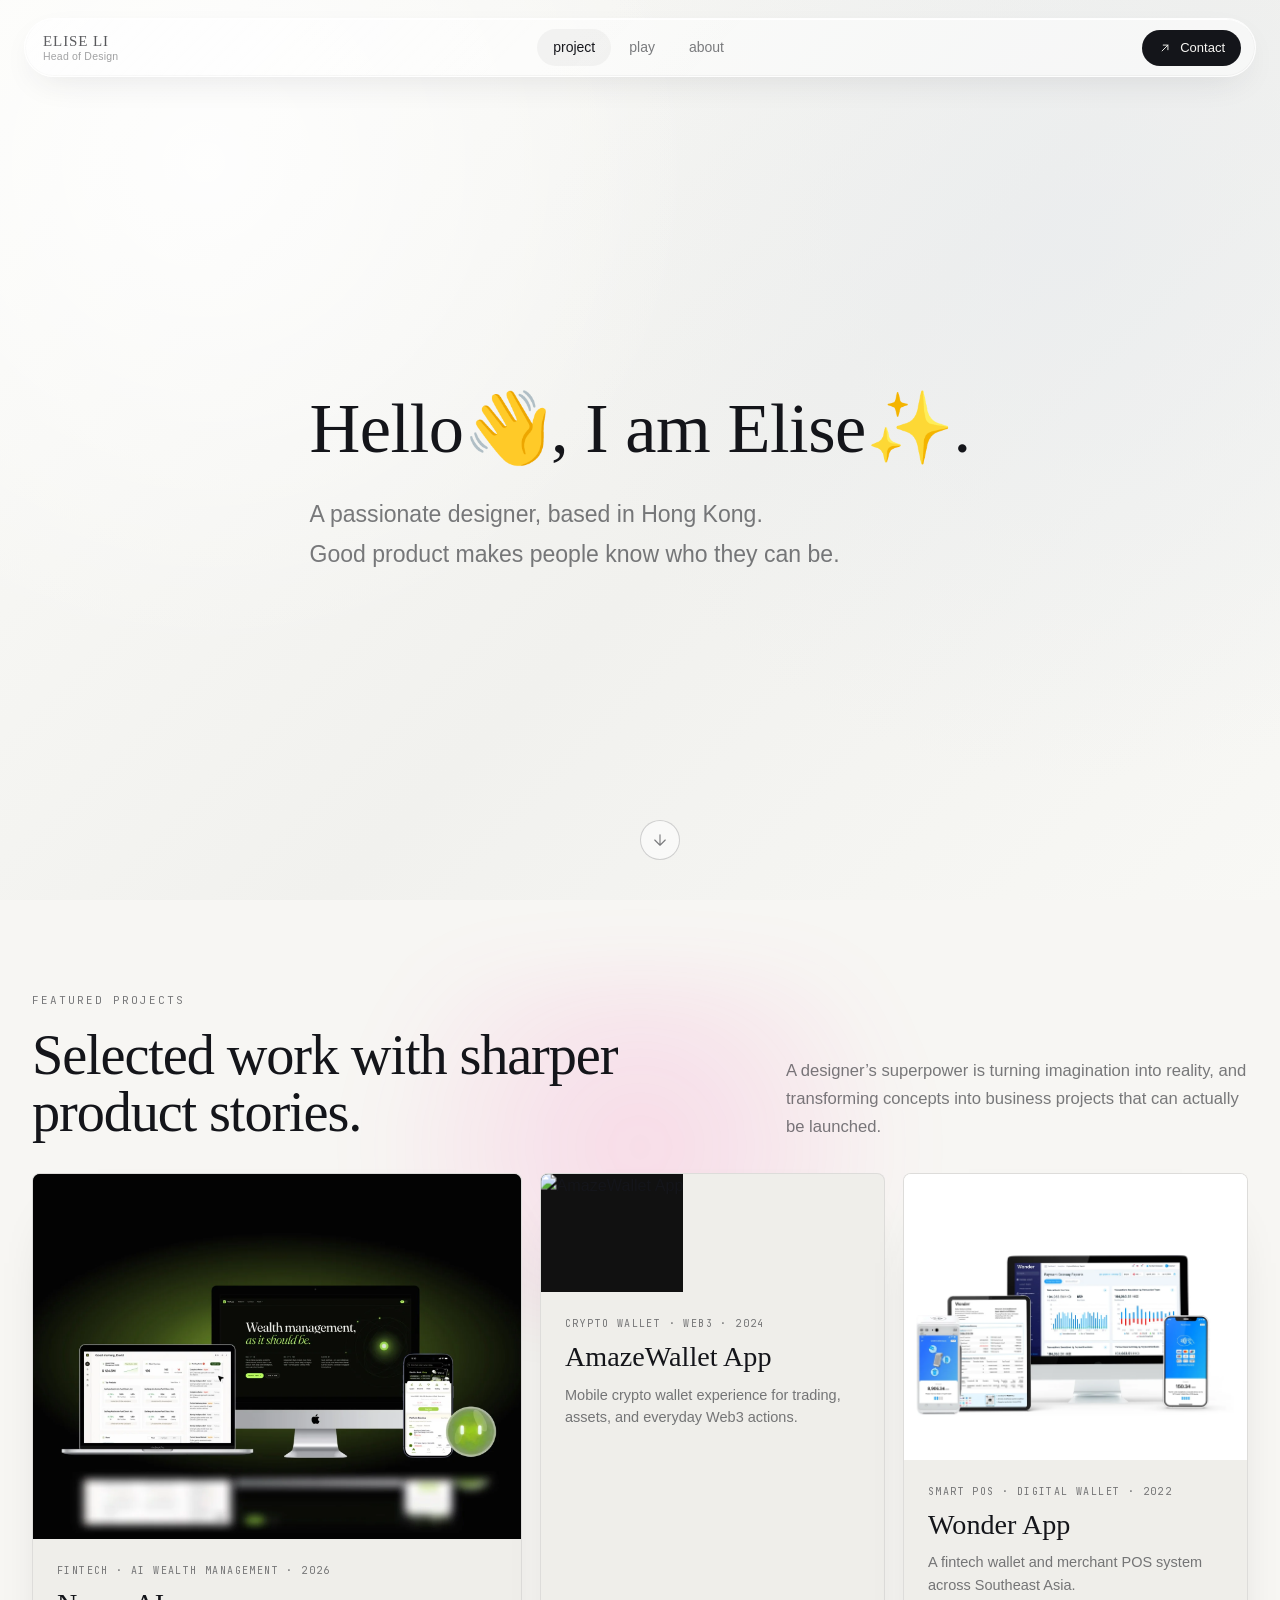
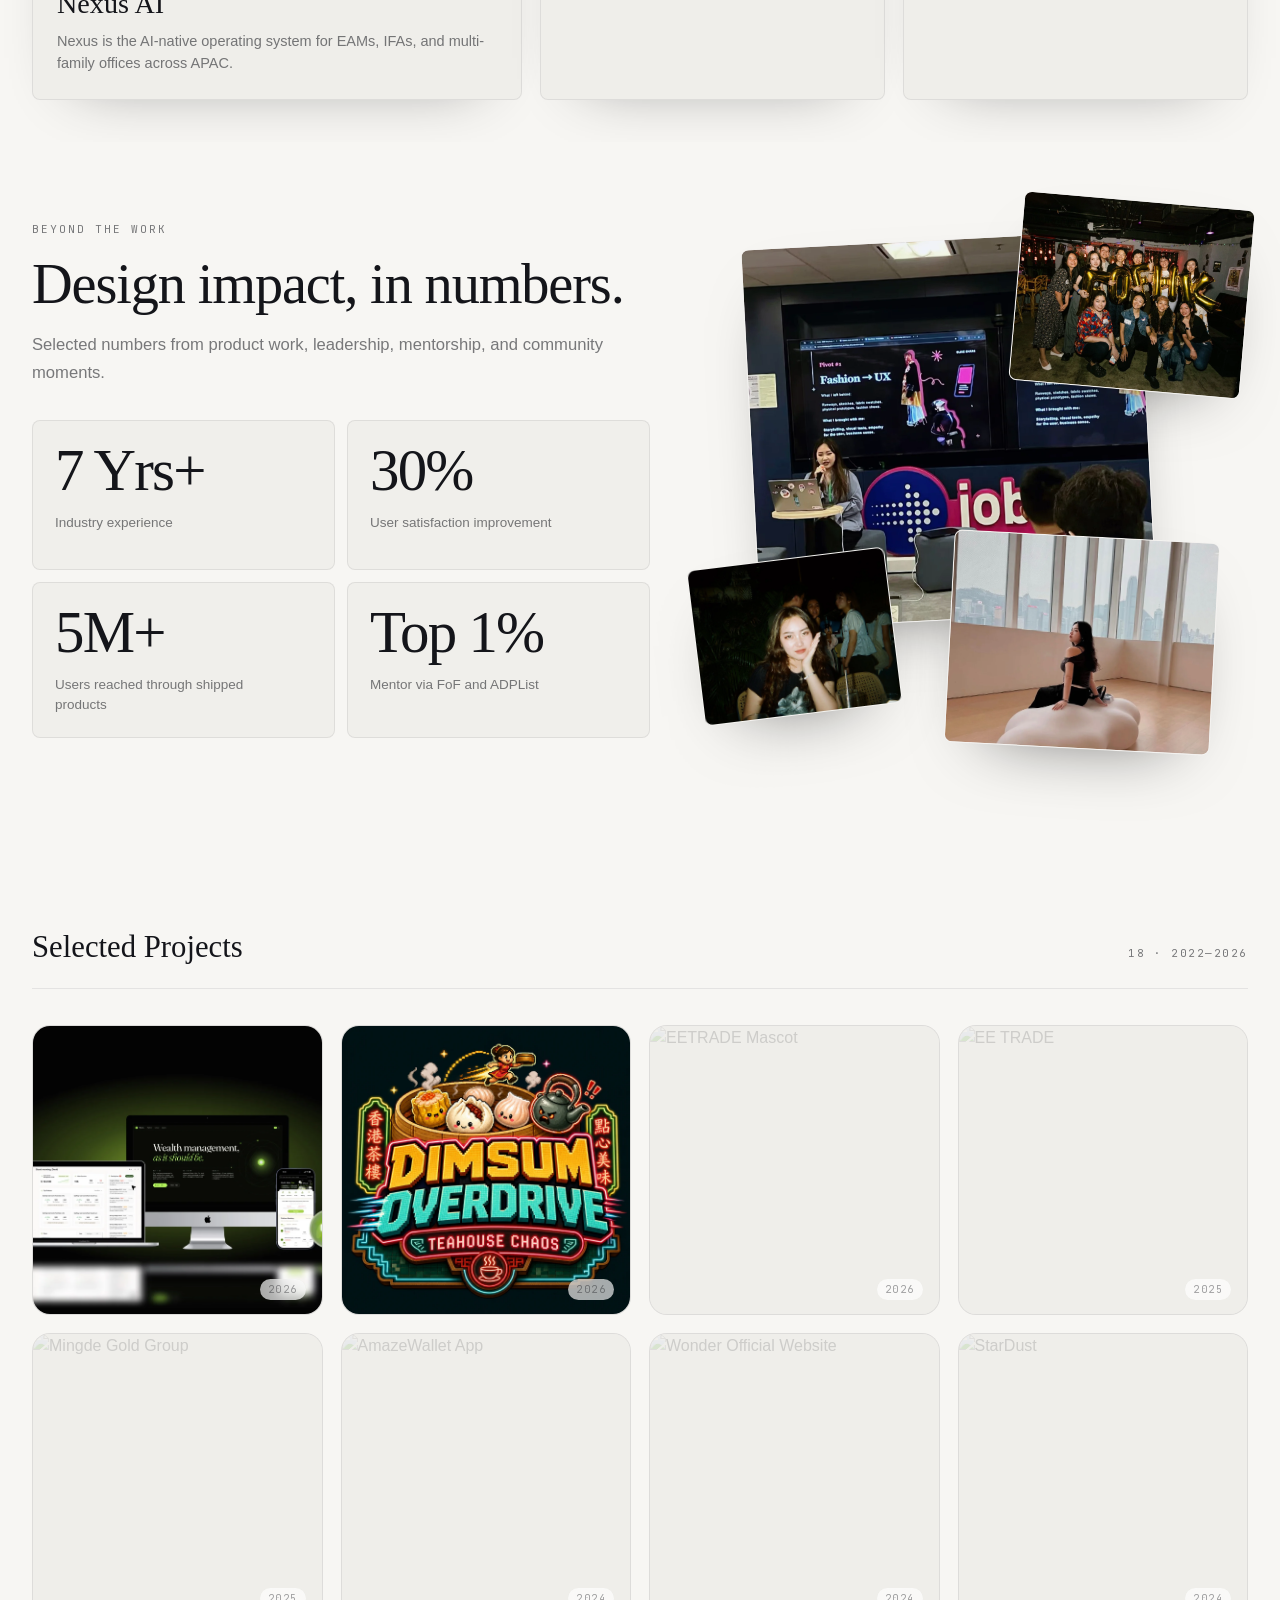
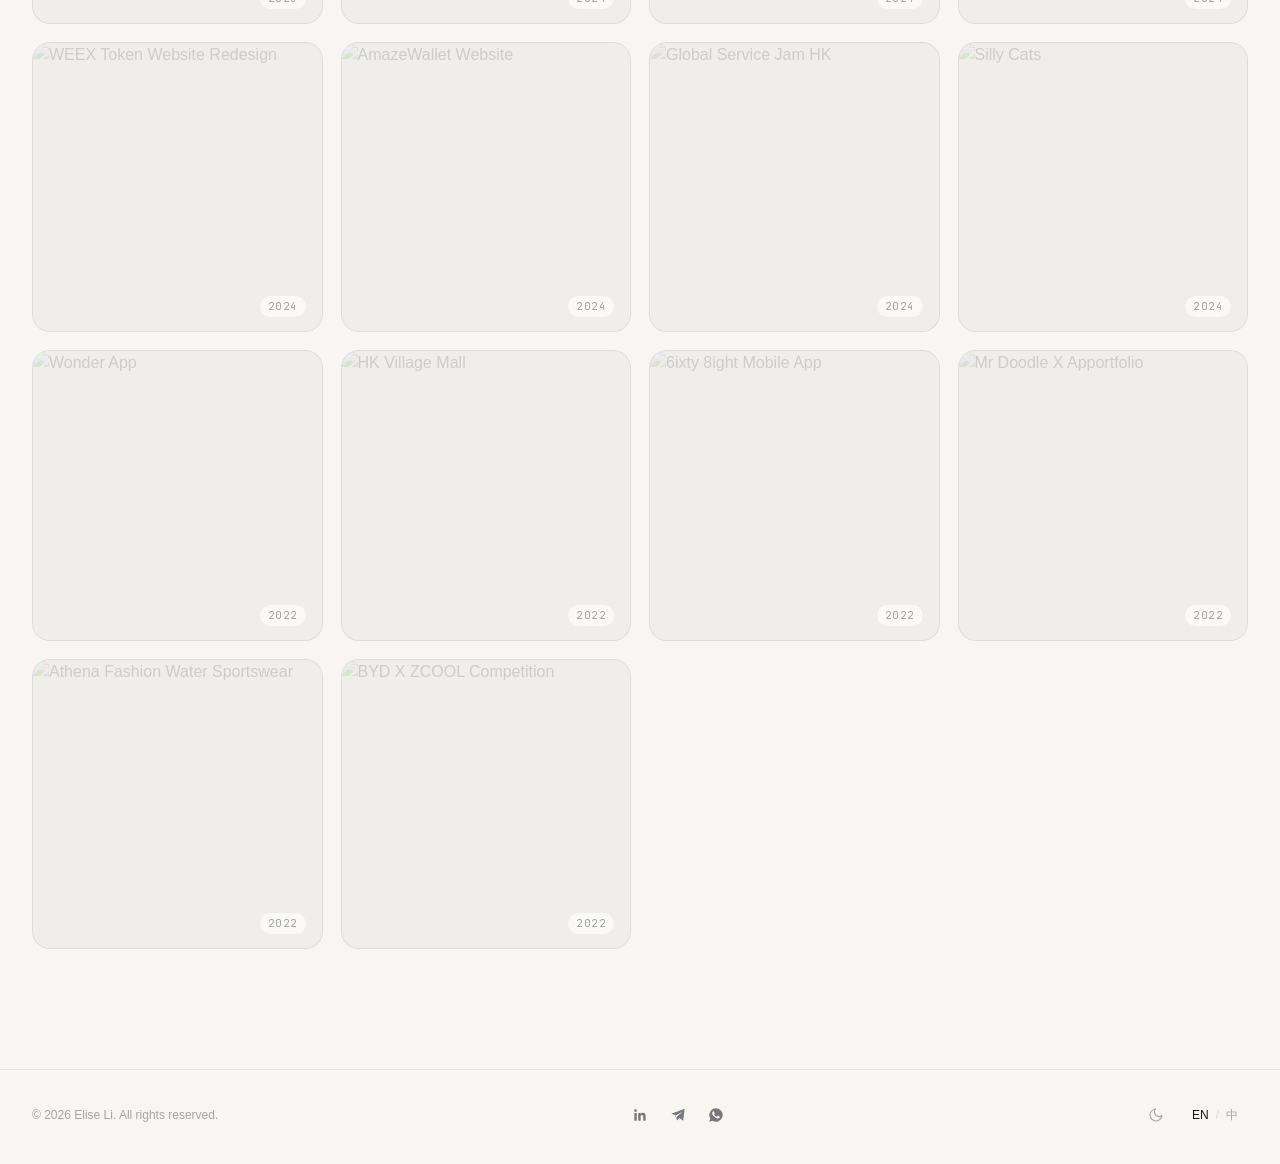
==== index.html @ 741d51d2 "Optimize portfolio loading performance" ====
<!DOCTYPE html>
<html lang="en"><head>
  <meta charset="UTF-8">
  <meta name="viewport" content="width=device-width, initial-scale=1.0">
  <title>Elise Li - Head of Design | Hong Kong</title>
  <link rel="preconnect" href="https://fonts.googleapis.com">
  <link rel="preconnect" href="https://fonts.gstatic.com" crossorigin="">
  <style>/* latin-ext */
@font-face {
  font-family: 'Instrument Serif';
  font-style: normal;
  font-weight: 400;
  font-display: swap;
  src: url("assets/runtime/008b05d5-8cd9-433d-9e8f-557899715bc1.woff2") format('woff2');
  unicode-range: U+0100-02BA, U+02BD-02C5, U+02C7-02CC, U+02CE-02D7, U+02DD-02FF, U+0304, U+0308, U+0329, U+1D00-1DBF, U+1E00-1E9F, U+1EF2-1EFF, U+2020, U+20A0-20AB, U+20AD-20C0, U+2113, U+2C60-2C7F, U+A720-A7FF;
}
/* latin */
@font-face {
  font-family: 'Instrument Serif';
  font-style: normal;
  font-weight: 400;
  font-display: swap;
  src: url("assets/runtime/35f47444-be4a-43a5-807c-e7fccd4fcd2a.woff2") format('woff2');
  unicode-range: U+0000-00FF, U+0131, U+0152-0153, U+02BB-02BC, U+02C6, U+02DA, U+02DC, U+0304, U+0308, U+0329, U+2000-206F, U+20AC, U+2122, U+2191, U+2193, U+2212, U+2215, U+FEFF, U+FFFD;
}
/* cyrillic-ext */
@font-face {
  font-family: 'Inter';
  font-style: normal;
  font-weight: 400;
  font-display: swap;
  src: url("assets/runtime/ab819bc1-9896-49fd-ade2-323b6c40a4cc.woff2") format('woff2');
  unicode-range: U+0460-052F, U+1C80-1C8A, U+20B4, U+2DE0-2DFF, U+A640-A69F, U+FE2E-FE2F;
}
/* cyrillic */
@font-face {
  font-family: 'Inter';
  font-style: normal;
  font-weight: 400;
  font-display: swap;
  src: url("assets/runtime/bf87e690-3f64-4522-810c-c35e4664015d.woff2") format('woff2');
  unicode-range: U+0301, U+0400-045F, U+0490-0491, U+04B0-04B1, U+2116;
}
/* greek-ext */
@font-face {
  font-family: 'Inter';
  font-style: normal;
  font-weight: 400;
  font-display: swap;
  src: url("assets/runtime/e9f978b3-cc55-4256-b772-7b486fe2147c.woff2") format('woff2');
  unicode-range: U+1F00-1FFF;
}
/* greek */
@font-face {
  font-family: 'Inter';
  font-style: normal;
  font-weight: 400;
  font-display: swap;
  src: url("assets/runtime/9557c598-feda-454b-9891-9af9fdb4c35d.woff2") format('woff2');
  unicode-range: U+0370-0377, U+037A-037F, U+0384-038A, U+038C, U+038E-03A1, U+03A3-03FF;
}
/* vietnamese */
@font-face {
  font-family: 'Inter';
  font-style: normal;
  font-weight: 400;
  font-display: swap;
  src: url("assets/runtime/21217ab7-f72a-4574-85fb-38e9f02f89db.woff2") format('woff2');
  unicode-range: U+0102-0103, U+0110-0111, U+0128-0129, U+0168-0169, U+01A0-01A1, U+01AF-01B0, U+0300-0301, U+0303-0304, U+0308-0309, U+0323, U+0329, U+1EA0-1EF9, U+20AB;
}
/* latin-ext */
@font-face {
  font-family: 'Inter';
  font-style: normal;
  font-weight: 400;
  font-display: swap;
  src: url("assets/runtime/d8df1a5a-8e14-4586-86bd-1c649bebc2a8.woff2") format('woff2');
  unicode-range: U+0100-02BA, U+02BD-02C5, U+02C7-02CC, U+02CE-02D7, U+02DD-02FF, U+0304, U+0308, U+0329, U+1D00-1DBF, U+1E00-1E9F, U+1EF2-1EFF, U+2020, U+20A0-20AB, U+20AD-20C0, U+2113, U+2C60-2C7F, U+A720-A7FF;
}
/* latin */
@font-face {
  font-family: 'Inter';
  font-style: normal;
  font-weight: 400;
  font-display: swap;
  src: url("assets/runtime/eeb7d9b5-f7ee-4813-8830-a12bee518d24.woff2") format('woff2');
  unicode-range: U+0000-00FF, U+0131, U+0152-0153, U+02BB-02BC, U+02C6, U+02DA, U+02DC, U+0304, U+0308, U+0329, U+2000-206F, U+20AC, U+2122, U+2191, U+2193, U+2212, U+2215, U+FEFF, U+FFFD;
}
/* cyrillic-ext */
@font-face {
  font-family: 'Inter';
  font-style: normal;
  font-weight: 500;
  font-display: swap;
  src: url("assets/runtime/ab819bc1-9896-49fd-ade2-323b6c40a4cc.woff2") format('woff2');
  unicode-range: U+0460-052F, U+1C80-1C8A, U+20B4, U+2DE0-2DFF, U+A640-A69F, U+FE2E-FE2F;
}
/* cyrillic */
@font-face {
  font-family: 'Inter';
  font-style: normal;
  font-weight: 500;
  font-display: swap;
  src: url("assets/runtime/bf87e690-3f64-4522-810c-c35e4664015d.woff2") format('woff2');
  unicode-range: U+0301, U+0400-045F, U+0490-0491, U+04B0-04B1, U+2116;
}
/* greek-ext */
@font-face {
  font-family: 'Inter';
  font-style: normal;
  font-weight: 500;
  font-display: swap;
  src: url("assets/runtime/e9f978b3-cc55-4256-b772-7b486fe2147c.woff2") format('woff2');
  unicode-range: U+1F00-1FFF;
}
/* greek */
@font-face {
  font-family: 'Inter';
  font-style: normal;
  font-weight: 500;
  font-display: swap;
  src: url("assets/runtime/9557c598-feda-454b-9891-9af9fdb4c35d.woff2") format('woff2');
  unicode-range: U+0370-0377, U+037A-037F, U+0384-038A, U+038C, U+038E-03A1, U+03A3-03FF;
}
/* vietnamese */
@font-face {
  font-family: 'Inter';
  font-style: normal;
  font-weight: 500;
  font-display: swap;
  src: url("assets/runtime/21217ab7-f72a-4574-85fb-38e9f02f89db.woff2") format('woff2');
  unicode-range: U+0102-0103, U+0110-0111, U+0128-0129, U+0168-0169, U+01A0-01A1, U+01AF-01B0, U+0300-0301, U+0303-0304, U+0308-0309, U+0323, U+0329, U+1EA0-1EF9, U+20AB;
}
/* latin-ext */
@font-face {
  font-family: 'Inter';
  font-style: normal;
  font-weight: 500;
  font-display: swap;
  src: url("assets/runtime/d8df1a5a-8e14-4586-86bd-1c649bebc2a8.woff2") format('woff2');
  unicode-range: U+0100-02BA, U+02BD-02C5, U+02C7-02CC, U+02CE-02D7, U+02DD-02FF, U+0304, U+0308, U+0329, U+1D00-1DBF, U+1E00-1E9F, U+1EF2-1EFF, U+2020, U+20A0-20AB, U+20AD-20C0, U+2113, U+2C60-2C7F, U+A720-A7FF;
}
/* latin */
@font-face {
  font-family: 'Inter';
  font-style: normal;
  font-weight: 500;
  font-display: swap;
  src: url("assets/runtime/eeb7d9b5-f7ee-4813-8830-a12bee518d24.woff2") format('woff2');
  unicode-range: U+0000-00FF, U+0131, U+0152-0153, U+02BB-02BC, U+02C6, U+02DA, U+02DC, U+0304, U+0308, U+0329, U+2000-206F, U+20AC, U+2122, U+2191, U+2193, U+2212, U+2215, U+FEFF, U+FFFD;
}
/* cyrillic-ext */
@font-face {
  font-family: 'Inter';
  font-style: normal;
  font-weight: 600;
  font-display: swap;
  src: url("assets/runtime/ab819bc1-9896-49fd-ade2-323b6c40a4cc.woff2") format('woff2');
  unicode-range: U+0460-052F, U+1C80-1C8A, U+20B4, U+2DE0-2DFF, U+A640-A69F, U+FE2E-FE2F;
}
/* cyrillic */
@font-face {
  font-family: 'Inter';
  font-style: normal;
  font-weight: 600;
  font-display: swap;
  src: url("assets/runtime/bf87e690-3f64-4522-810c-c35e4664015d.woff2") format('woff2');
  unicode-range: U+0301, U+0400-045F, U+0490-0491, U+04B0-04B1, U+2116;
}
/* greek-ext */
@font-face {
  font-family: 'Inter';
  font-style: normal;
  font-weight: 600;
  font-display: swap;
  src: url("assets/runtime/e9f978b3-cc55-4256-b772-7b486fe2147c.woff2") format('woff2');
  unicode-range: U+1F00-1FFF;
}
/* greek */
@font-face {
  font-family: 'Inter';
  font-style: normal;
  font-weight: 600;
  font-display: swap;
  src: url("assets/runtime/9557c598-feda-454b-9891-9af9fdb4c35d.woff2") format('woff2');
  unicode-range: U+0370-0377, U+037A-037F, U+0384-038A, U+038C, U+038E-03A1, U+03A3-03FF;
}
/* vietnamese */
@font-face {
  font-family: 'Inter';
  font-style: normal;
  font-weight: 600;
  font-display: swap;
  src: url("assets/runtime/21217ab7-f72a-4574-85fb-38e9f02f89db.woff2") format('woff2');
  unicode-range: U+0102-0103, U+0110-0111, U+0128-0129, U+0168-0169, U+01A0-01A1, U+01AF-01B0, U+0300-0301, U+0303-0304, U+0308-0309, U+0323, U+0329, U+1EA0-1EF9, U+20AB;
}
/* latin-ext */
@font-face {
  font-family: 'Inter';
  font-style: normal;
  font-weight: 600;
  font-display: swap;
  src: url("assets/runtime/d8df1a5a-8e14-4586-86bd-1c649bebc2a8.woff2") format('woff2');
  unicode-range: U+0100-02BA, U+02BD-02C5, U+02C7-02CC, U+02CE-02D7, U+02DD-02FF, U+0304, U+0308, U+0329, U+1D00-1DBF, U+1E00-1E9F, U+1EF2-1EFF, U+2020, U+20A0-20AB, U+20AD-20C0, U+2113, U+2C60-2C7F, U+A720-A7FF;
}
/* latin */
@font-face {
  font-family: 'Inter';
  font-style: normal;
  font-weight: 600;
  font-display: swap;
  src: url("assets/runtime/eeb7d9b5-f7ee-4813-8830-a12bee518d24.woff2") format('woff2');
  unicode-range: U+0000-00FF, U+0131, U+0152-0153, U+02BB-02BC, U+02C6, U+02DA, U+02DC, U+0304, U+0308, U+0329, U+2000-206F, U+20AC, U+2122, U+2191, U+2193, U+2212, U+2215, U+FEFF, U+FFFD;
}
/* cyrillic-ext */
@font-face {
  font-family: 'JetBrains Mono';
  font-style: normal;
  font-weight: 400;
  font-display: swap;
  src: url("assets/runtime/959c5e12-c4d9-45f0-aefe-ec2b4e2d69d8.woff2") format('woff2');
  unicode-range: U+0460-052F, U+1C80-1C8A, U+20B4, U+2DE0-2DFF, U+A640-A69F, U+FE2E-FE2F;
}
/* cyrillic */
@font-face {
  font-family: 'JetBrains Mono';
  font-style: normal;
  font-weight: 400;
  font-display: swap;
  src: url("assets/runtime/a4d61aa7-5b30-4887-9541-67537c19de74.woff2") format('woff2');
  unicode-range: U+0301, U+0400-045F, U+0490-0491, U+04B0-04B1, U+2116;
}
/* greek */
@font-face {
  font-family: 'JetBrains Mono';
  font-style: normal;
  font-weight: 400;
  font-display: swap;
  src: url("assets/runtime/e99760e6-d2be-4e75-8763-7844ebb234a1.woff2") format('woff2');
  unicode-range: U+0370-0377, U+037A-037F, U+0384-038A, U+038C, U+038E-03A1, U+03A3-03FF;
}
/* vietnamese */
@font-face {
  font-family: 'JetBrains Mono';
  font-style: normal;
  font-weight: 400;
  font-display: swap;
  src: url("assets/runtime/e647b325-373a-4dce-a54d-a87c7304df06.woff2") format('woff2');
  unicode-range: U+0102-0103, U+0110-0111, U+0128-0129, U+0168-0169, U+01A0-01A1, U+01AF-01B0, U+0300-0301, U+0303-0304, U+0308-0309, U+0323, U+0329, U+1EA0-1EF9, U+20AB;
}
/* latin-ext */
@font-face {
  font-family: 'JetBrains Mono';
  font-style: normal;
  font-weight: 400;
  font-display: swap;
  src: url("assets/runtime/f8cf8564-e335-4ba7-b437-d4a718598fdc.woff2") format('woff2');
  unicode-range: U+0100-02BA, U+02BD-02C5, U+02C7-02CC, U+02CE-02D7, U+02DD-02FF, U+0304, U+0308, U+0329, U+1D00-1DBF, U+1E00-1E9F, U+1EF2-1EFF, U+2020, U+20A0-20AB, U+20AD-20C0, U+2113, U+2C60-2C7F, U+A720-A7FF;
}
/* latin */
@font-face {
  font-family: 'JetBrains Mono';
  font-style: normal;
  font-weight: 400;
  font-display: swap;
  src: url("assets/runtime/9a275c7b-12c1-49a5-88e5-d423906c7288.woff2") format('woff2');
  unicode-range: U+0000-00FF, U+0131, U+0152-0153, U+02BB-02BC, U+02C6, U+02DA, U+02DC, U+0304, U+0308, U+0329, U+2000-206F, U+20AC, U+2122, U+2191, U+2193, U+2212, U+2215, U+FEFF, U+FFFD;
}
/* cyrillic-ext */
@font-face {
  font-family: 'JetBrains Mono';
  font-style: normal;
  font-weight: 500;
  font-display: swap;
  src: url("assets/runtime/959c5e12-c4d9-45f0-aefe-ec2b4e2d69d8.woff2") format('woff2');
  unicode-range: U+0460-052F, U+1C80-1C8A, U+20B4, U+2DE0-2DFF, U+A640-A69F, U+FE2E-FE2F;
}
/* cyrillic */
@font-face {
  font-family: 'JetBrains Mono';
  font-style: normal;
  font-weight: 500;
  font-display: swap;
  src: url("assets/runtime/a4d61aa7-5b30-4887-9541-67537c19de74.woff2") format('woff2');
  unicode-range: U+0301, U+0400-045F, U+0490-0491, U+04B0-04B1, U+2116;
}
/* greek */
@font-face {
  font-family: 'JetBrains Mono';
  font-style: normal;
  font-weight: 500;
  font-display: swap;
  src: url("assets/runtime/e99760e6-d2be-4e75-8763-7844ebb234a1.woff2") format('woff2');
  unicode-range: U+0370-0377, U+037A-037F, U+0384-038A, U+038C, U+038E-03A1, U+03A3-03FF;
}
/* vietnamese */
@font-face {
  font-family: 'JetBrains Mono';
  font-style: normal;
  font-weight: 500;
  font-display: swap;
  src: url("assets/runtime/e647b325-373a-4dce-a54d-a87c7304df06.woff2") format('woff2');
  unicode-range: U+0102-0103, U+0110-0111, U+0128-0129, U+0168-0169, U+01A0-01A1, U+01AF-01B0, U+0300-0301, U+0303-0304, U+0308-0309, U+0323, U+0329, U+1EA0-1EF9, U+20AB;
}
/* latin-ext */
@font-face {
  font-family: 'JetBrains Mono';
  font-style: normal;
  font-weight: 500;
  font-display: swap;
  src: url("assets/runtime/f8cf8564-e335-4ba7-b437-d4a718598fdc.woff2") format('woff2');
  unicode-range: U+0100-02BA, U+02BD-02C5, U+02C7-02CC, U+02CE-02D7, U+02DD-02FF, U+0304, U+0308, U+0329, U+1D00-1DBF, U+1E00-1E9F, U+1EF2-1EFF, U+2020, U+20A0-20AB, U+20AD-20C0, U+2113, U+2C60-2C7F, U+A720-A7FF;
}
/* latin */
@font-face {
  font-family: 'JetBrains Mono';
  font-style: normal;
  font-weight: 500;
  font-display: swap;
  src: url("assets/runtime/9a275c7b-12c1-49a5-88e5-d423906c7288.woff2") format('woff2');
  unicode-range: U+0000-00FF, U+0131, U+0152-0153, U+02BB-02BC, U+02C6, U+02DA, U+02DC, U+0304, U+0308, U+0329, U+2000-206F, U+20AC, U+2122, U+2191, U+2193, U+2212, U+2215, U+FEFF, U+FFFD;
}
/* vietnamese */
@font-face {
  font-family: 'Space Grotesk';
  font-style: normal;
  font-weight: 400;
  font-display: swap;
  src: url("assets/runtime/344ca8e6-dadb-447f-9f24-f32189b959aa.woff2") format('woff2');
  unicode-range: U+0102-0103, U+0110-0111, U+0128-0129, U+0168-0169, U+01A0-01A1, U+01AF-01B0, U+0300-0301, U+0303-0304, U+0308-0309, U+0323, U+0329, U+1EA0-1EF9, U+20AB;
}
/* latin-ext */
@font-face {
  font-family: 'Space Grotesk';
  font-style: normal;
  font-weight: 400;
  font-display: swap;
  src: url("assets/runtime/6c886e21-f636-4505-a0e7-46f597de5b56.woff2") format('woff2');
  unicode-range: U+0100-02BA, U+02BD-02C5, U+02C7-02CC, U+02CE-02D7, U+02DD-02FF, U+0304, U+0308, U+0329, U+1D00-1DBF, U+1E00-1E9F, U+1EF2-1EFF, U+2020, U+20A0-20AB, U+20AD-20C0, U+2113, U+2C60-2C7F, U+A720-A7FF;
}
/* latin */
@font-face {
  font-family: 'Space Grotesk';
  font-style: normal;
  font-weight: 400;
  font-display: swap;
  src: url("assets/runtime/3b78ec64-e31f-42fb-864a-60ef7f6c1920.woff2") format('woff2');
  unicode-range: U+0000-00FF, U+0131, U+0152-0153, U+02BB-02BC, U+02C6, U+02DA, U+02DC, U+0304, U+0308, U+0329, U+2000-206F, U+20AC, U+2122, U+2191, U+2193, U+2212, U+2215, U+FEFF, U+FFFD;
}
/* vietnamese */
@font-face {
  font-family: 'Space Grotesk';
  font-style: normal;
  font-weight: 500;
  font-display: swap;
  src: url("assets/runtime/344ca8e6-dadb-447f-9f24-f32189b959aa.woff2") format('woff2');
  unicode-range: U+0102-0103, U+0110-0111, U+0128-0129, U+0168-0169, U+01A0-01A1, U+01AF-01B0, U+0300-0301, U+0303-0304, U+0308-0309, U+0323, U+0329, U+1EA0-1EF9, U+20AB;
}
/* latin-ext */
@font-face {
  font-family: 'Space Grotesk';
  font-style: normal;
  font-weight: 500;
  font-display: swap;
  src: url("assets/runtime/6c886e21-f636-4505-a0e7-46f597de5b56.woff2") format('woff2');
  unicode-range: U+0100-02BA, U+02BD-02C5, U+02C7-02CC, U+02CE-02D7, U+02DD-02FF, U+0304, U+0308, U+0329, U+1D00-1DBF, U+1E00-1E9F, U+1EF2-1EFF, U+2020, U+20A0-20AB, U+20AD-20C0, U+2113, U+2C60-2C7F, U+A720-A7FF;
}
/* latin */
@font-face {
  font-family: 'Space Grotesk';
  font-style: normal;
  font-weight: 500;
  font-display: swap;
  src: url("assets/runtime/3b78ec64-e31f-42fb-864a-60ef7f6c1920.woff2") format('woff2');
  unicode-range: U+0000-00FF, U+0131, U+0152-0153, U+02BB-02BC, U+02C6, U+02DA, U+02DC, U+0304, U+0308, U+0329, U+2000-206F, U+20AC, U+2122, U+2191, U+2193, U+2212, U+2215, U+FEFF, U+FFFD;
}
/* vietnamese */
@font-face {
  font-family: 'Space Grotesk';
  font-style: normal;
  font-weight: 600;
  font-display: swap;
  src: url("assets/runtime/344ca8e6-dadb-447f-9f24-f32189b959aa.woff2") format('woff2');
  unicode-range: U+0102-0103, U+0110-0111, U+0128-0129, U+0168-0169, U+01A0-01A1, U+01AF-01B0, U+0300-0301, U+0303-0304, U+0308-0309, U+0323, U+0329, U+1EA0-1EF9, U+20AB;
}
/* latin-ext */
@font-face {
  font-family: 'Space Grotesk';
  font-style: normal;
  font-weight: 600;
  font-display: swap;
  src: url("assets/runtime/6c886e21-f636-4505-a0e7-46f597de5b56.woff2") format('woff2');
  unicode-range: U+0100-02BA, U+02BD-02C5, U+02C7-02CC, U+02CE-02D7, U+02DD-02FF, U+0304, U+0308, U+0329, U+1D00-1DBF, U+1E00-1E9F, U+1EF2-1EFF, U+2020, U+20A0-20AB, U+20AD-20C0, U+2113, U+2C60-2C7F, U+A720-A7FF;
}
/* latin */
@font-face {
  font-family: 'Space Grotesk';
  font-style: normal;
  font-weight: 600;
  font-display: swap;
  src: url("assets/runtime/3b78ec64-e31f-42fb-864a-60ef7f6c1920.woff2") format('woff2');
  unicode-range: U+0000-00FF, U+0131, U+0152-0153, U+02BB-02BC, U+02C6, U+02DA, U+02DC, U+0304, U+0308, U+0329, U+2000-206F, U+20AC, U+2122, U+2191, U+2193, U+2212, U+2215, U+FEFF, U+FFFD;
}
/* vietnamese */
@font-face {
  font-family: 'Space Grotesk';
  font-style: normal;
  font-weight: 700;
  font-display: swap;
  src: url("assets/runtime/344ca8e6-dadb-447f-9f24-f32189b959aa.woff2") format('woff2');
  unicode-range: U+0102-0103, U+0110-0111, U+0128-0129, U+0168-0169, U+01A0-01A1, U+01AF-01B0, U+0300-0301, U+0303-0304, U+0308-0309, U+0323, U+0329, U+1EA0-1EF9, U+20AB;
}
/* latin-ext */
@font-face {
  font-family: 'Space Grotesk';
  font-style: normal;
  font-weight: 700;
  font-display: swap;
  src: url("assets/runtime/6c886e21-f636-4505-a0e7-46f597de5b56.woff2") format('woff2');
  unicode-range: U+0100-02BA, U+02BD-02C5, U+02C7-02CC, U+02CE-02D7, U+02DD-02FF, U+0304, U+0308, U+0329, U+1D00-1DBF, U+1E00-1E9F, U+1EF2-1EFF, U+2020, U+20A0-20AB, U+20AD-20C0, U+2113, U+2C60-2C7F, U+A720-A7FF;
}
/* latin */
@font-face {
  font-family: 'Space Grotesk';
  font-style: normal;
  font-weight: 700;
  font-display: swap;
  src: url("assets/runtime/3b78ec64-e31f-42fb-864a-60ef7f6c1920.woff2") format('woff2');
  unicode-range: U+0000-00FF, U+0131, U+0152-0153, U+02BB-02BC, U+02C6, U+02DA, U+02DC, U+0304, U+0308, U+0329, U+2000-206F, U+20AC, U+2122, U+2191, U+2193, U+2212, U+2215, U+FEFF, U+FFFD;
}

/* Codex update 2026-07-06: Design impact micro-interactions */
.beyond-work .section-kicker,
.beyond-work__copy h2,
.beyond-work__copy > p,
.beyond-stat {
  opacity: 0;
  transition: opacity .7s ease, transform .7s cubic-bezier(.2,.8,.2,1), box-shadow .28s ease, border-color .28s ease;
}
.speaker-photo {
  opacity: 0;
  transition: opacity .7s ease, filter .7s ease;
}
.beyond-work .section-kicker { transform: translateY(12px); }
.beyond-work__copy h2 { transform: translateY(16px); }
.beyond-work__copy > p { transform: translateY(18px); }
.beyond-stat { transform: translateY(22px); will-change: transform; }
.speaker-photo { filter: saturate(.96) brightness(.98); }
.beyond-work.is-visible .section-kicker,
.beyond-work.is-visible .beyond-work__copy h2,
.beyond-work.is-visible .beyond-work__copy > p,
.beyond-work.is-visible .beyond-stat {
  opacity: 1;
  transform: translateY(0);
}
.beyond-work.is-visible .speaker-photo { opacity: 1; }
.beyond-work.is-visible .beyond-work__copy h2 { transition-delay: .08s; }
.beyond-work.is-visible .beyond-work__copy > p { transition-delay: .14s; }
.beyond-work.is-visible .beyond-stat:nth-child(1) { transition-delay: .20s; }
.beyond-work.is-visible .beyond-stat:nth-child(2) { transition-delay: .27s; }
.beyond-work.is-visible .beyond-stat:nth-child(3) { transition-delay: .34s; }
.beyond-work.is-visible .beyond-stat:nth-child(4) { transition-delay: .41s; }
.beyond-work.is-visible .speaker-photo { animation: beyondPhotoBreath 6.5s ease-in-out infinite; }
.beyond-work.is-visible .speaker-photo--top { animation-delay: .35s; }
.beyond-work.is-visible .speaker-photo--bottom { animation-delay: .7s; }
.beyond-work.is-visible .speaker-photo--side { animation-delay: 1s; }
.beyond-stat:hover {
  transform: translateY(-5px) !important;
  border-color: color-mix(in srgb, var(--ink) 18%, var(--hairline));
  box-shadow: 0 24px 70px -52px rgba(20,21,26,.62);
}
.beyond-stat__value { font-variant-numeric: tabular-nums; }
@keyframes beyondPhotoBreath {
  0%, 100% { filter: saturate(1) brightness(1); }
  50% { filter: saturate(1.06) brightness(1.035); }
}
@media (prefers-reduced-motion: reduce) {
  .beyond-work .section-kicker,
  .beyond-work__copy h2,
  .beyond-work__copy > p,
  .beyond-stat,
  .speaker-photo { opacity: 1 !important; transform: none !important; transition: none !important; animation: none !important; }
}


/* Codex update 2026-07-13: final about typography alignment */
.about-values .section-label,
.about-community--impact .impact-heading {
  font-family: var(--font-display) !important;
  font-size: clamp(44px, 4.2vw, 70px) !important;
  line-height: 1.08 !important;
  font-weight: 400 !important;
  letter-spacing: -0.01em !important;
  text-transform: none !important;
  color: var(--ink) !important;
  max-width: 1180px !important;
}
.about-values .section-label { margin-bottom: 34px !important; }
.about-community--impact .impact-heading { margin-bottom: 34px !important; }
.value-card__title,
.impact-card h4 {
  font-family: var(--font-display) !important;
  font-size: clamp(30px, 2.25vw, 40px) !important;
  line-height: 1.08 !important;
  font-weight: 400 !important;
  letter-spacing: -0.01em !important;
  color: var(--ink) !important;
}
.value-card__desc,
.impact-card p {
  font-family: var(--font-body) !important;
}
@media (max-width: 760px) {
  .about-values .section-label,
  .about-community--impact .impact-heading {
    font-size: clamp(36px, 11vw, 50px) !important;
  }
  .value-card__title,
  .impact-card h4 {
    font-size: clamp(26px, 8vw, 34px) !important;
  }
}


/* Codex update 2026-07-13: collage drift and Nexus lightweight orb */
.beyond-work.is-visible .speaker-photo {
  animation-name: beyondPhotoBreath, collageSoftDrift;
  animation-duration: 6.5s, 9s;
  animation-timing-function: ease-in-out, ease-in-out;
  animation-iteration-count: infinite, infinite;
}
.beyond-work.is-visible .speaker-photo--large { animation-duration: 6.5s, 10s; }
.beyond-work.is-visible .speaker-photo--top { animation-delay: .35s, .2s; animation-duration: 6.5s, 8.8s; }
.beyond-work.is-visible .speaker-photo--bottom { animation-delay: .7s, .45s; animation-duration: 6.5s, 9.6s; }
.beyond-work.is-visible .speaker-photo--side { animation-delay: 1s, .7s; animation-duration: 6.5s, 8.4s; }
@keyframes collageSoftDrift {
  0%, 100% { translate: 0 0; }
  35% { translate: 0 -8px; }
  70% { translate: 7px 4px; }
}
.nexus-detail__header-orb { display: none !important; }
.nexus-agent-section--visual {
  max-width: 1120px;
  min-height: 360px;
  margin: 34px auto;
  padding: clamp(36px, 6vw, 72px);
  display: grid !important;
  grid-template-columns: 1fr !important;
  place-items: center;
  overflow: hidden;
  contain: layout paint;
}
.nexus-agent-section--visual::before {
  content: "";
  position: absolute;
  inset: -30%;
  background: radial-gradient(circle at 50% 50%, rgba(188,255,57,0.18), transparent 38%), radial-gradient(circle at 58% 42%, rgba(0,255,196,0.10), transparent 28%);
  pointer-events: none;
}
.nexus-light-orb {
  position: relative;
  width: min(42vw, 360px);
  aspect-ratio: 1;
  border-radius: 50%;
  display: grid;
  place-items: center;
  background: radial-gradient(circle at 50% 50%, rgba(188,255,57,.42), rgba(113,166,35,.18) 34%, rgba(0,0,0,.04) 62%, transparent 72%);
  filter: drop-shadow(0 0 38px rgba(188,255,57,.22));
  animation: nexusOrbPulse 5.8s ease-in-out infinite;
  z-index: 1;
}
.nexus-light-orb__core {
  width: 18%;
  aspect-ratio: 1;
  border-radius: 50%;
  background: radial-gradient(circle, #fff 0 22%, #bcff39 42%, rgba(188,255,57,.24) 72%, transparent 100%);
  box-shadow: 0 0 34px rgba(188,255,57,.68), 0 0 96px rgba(188,255,57,.32);
}
.nexus-light-orb__ring {
  position: absolute;
  inset: 22%;
  border: 1.4px solid rgba(188,255,57,.42);
  border-radius: 50%;
  transform: rotateX(64deg) rotateZ(0deg);
  animation: nexusOrbSpin 12s linear infinite;
}
.nexus-light-orb__ring--two { transform: rotateX(64deg) rotateZ(60deg); animation-duration: 15s; opacity: .72; }
.nexus-light-orb__ring--three { transform: rotateX(64deg) rotateZ(120deg); animation-duration: 18s; opacity: .5; }
@keyframes nexusOrbPulse { 0%,100% { scale: .985; opacity: .88; } 50% { scale: 1.025; opacity: 1; } }
@keyframes nexusOrbSpin { to { rotate: 360deg; } }
@media (prefers-reduced-motion: reduce) {
  .beyond-work.is-visible .speaker-photo,
  .nexus-light-orb,
  .nexus-light-orb__ring { animation: none !important; }
}


/* Codex update 2026-07-13: final small typography and real Nexus orb */
.about-values .shell > .section-label,
.about-community--impact .impact-heading {
  font-family: var(--font-display) !important;
  font-size: clamp(38px, 3.1vw, 56px) !important;
  line-height: 1.10 !important;
  font-weight: 400 !important;
  letter-spacing: -0.01em !important;
  text-transform: none !important;
  color: var(--ink) !important;
  max-width: 1120px !important;
}
.about-values .value-card .value-card__title,
.about-community--impact .impact-card h4 {
  font-family: var(--font-display) !important;
  font-size: clamp(23px, 1.55vw, 30px) !important;
  line-height: 1.12 !important;
  font-weight: 400 !important;
  letter-spacing: -0.005em !important;
  color: var(--ink) !important;
}
.about-values .value-card .value-card__desc {
  font-size: clamp(14px, 1.05vw, 17px) !important;
  line-height: 1.55 !important;
}
.about-community--impact .impact-card__num {
  font-size: clamp(42px, 4vw, 62px) !important;
  line-height: .95 !important;
}
.about-community--impact .impact-card p {
  font-size: clamp(13px, .95vw, 15px) !important;
  line-height: 1.45 !important;
}
.nexus-light-orb { display: none !important; }
.nexus-agent-single-orb {
  min-height: 330px;
  display: grid;
  place-items: center;
  position: relative;
  z-index: 1;
}
.nexus-agent-single-orb smoke-orb {
  display: block;
  filter: drop-shadow(0 22px 64px rgba(188,255,57,.24));
}
@media (max-width: 760px) {
  .about-values .shell > .section-label,
  .about-community--impact .impact-heading { font-size: clamp(32px, 9vw, 44px) !important; }
  .about-values .value-card .value-card__title,
  .about-community--impact .impact-card h4 { font-size: clamp(22px, 7vw, 28px) !important; }
  .about-community--impact .impact-card__num { font-size: clamp(38px, 12vw, 52px) !important; }
}


/* Codex update 2026-07-13: Nexus video orb performance */
.nexus-agent-section--video {
  min-height: 380px;
  display: grid !important;
  grid-template-columns: 1fr !important;
  place-items: center;
  contain: layout paint;
}
.nexus-agent-video-wrap {
  width: min(44vw, 380px);
  aspect-ratio: 1;
  border-radius: 50%;
  display: grid;
  place-items: center;
  position: relative;
  overflow: visible;
  filter: drop-shadow(0 28px 80px rgba(188,255,57,.20));
}
.nexus-agent-video-wrap::before {
  content: "";
  position: absolute;
  inset: -16%;
  border-radius: 50%;
  background: radial-gradient(circle, rgba(188,255,57,.24), rgba(68,255,197,.08) 42%, transparent 70%);
  animation: nexusVideoAura 5s ease-in-out infinite;
}
.nexus-agent-video {
  width: 100%;
  height: 100%;
  display: block;
  border-radius: 50%;
  object-fit: cover;
  position: relative;
  z-index: 1;
  background: #030503;
}
.nexus-agent-single-orb,
.nexus-light-orb { display: none !important; }
@keyframes nexusVideoAura { 0%,100% { transform: scale(.96); opacity: .68; } 50% { transform: scale(1.05); opacity: 1; } }
@media (prefers-reduced-motion: reduce) { .nexus-agent-video-wrap::before { animation: none !important; } }


/* Codex update 2026-07-13: rollback to real Nexus smoke orb */
.nexus-agent-section--video .nexus-agent-video-wrap,
.nexus-agent-video-wrap,
.nexus-agent-video { display: none !important; }
.nexus-agent-single-orb {
  min-height: 330px;
  display: grid !important;
  place-items: center;
  position: relative;
  z-index: 1;
}
.nexus-agent-single-orb smoke-orb {
  display: block !important;
  filter: drop-shadow(0 22px 64px rgba(188,255,57,.24));
}

</style>
  <style>:root {
  --bg: #F7F6F3;
  --bg-soft: #EFEEEA;
  --ink: #14151A;
  --ink-80: rgba(20,21,26,0.78);
  --ink-60: rgba(20,21,26,0.56);
  --ink-40: rgba(20,21,26,0.36);
  --hairline: rgba(20,21,26,0.08);
  --hairline-strong: rgba(20,21,26,0.18);
  --glass-bg: rgba(255,255,255,0.52);
  --glass-bg-strong: rgba(255,255,255,0.72);
  --glass-border: rgba(255,255,255,0.78);
  --glass-blur: 24px;
  --glass-shadow:
    0 1px 0 rgba(255,255,255,0.9) inset,
    0 0 0 1px rgba(20,21,26,0.03) inset,
    0 12px 36px -14px rgba(40,40,60,0.14);
  --font-display: Georgia, "Times New Roman", serif;
  --font-body: "Avenir", "Avenir Next", -apple-system, "Helvetica Neue", sans-serif;
  --font-mono: "JetBrains Mono", ui-monospace, monospace;
  --font-serif: Georgia, "Times New Roman", serif;
  --radius: 18px;
  --radius-lg: 28px;
  --accent: #9FC2FF;
}

/* DARK MODE — sci-fi glassmorphism */
body.dark {
  --bg: #08090E;
  --bg-soft: #0E1018;
  --ink: #E8ECF8;
  --ink-80: rgba(232,236,248,0.78);
  --ink-60: rgba(232,236,248,0.50);
  --ink-40: rgba(232,236,248,0.30);
  --hairline: rgba(232,236,248,0.06);
  --hairline-strong: rgba(232,236,248,0.12);
  --glass-bg: rgba(16,20,36,0.65);
  --glass-bg-strong: rgba(16,20,36,0.80);
  --glass-border: rgba(120,140,200,0.12);
  --glass-blur: 32px;
  --glass-shadow:
    0 1px 0 rgba(255,255,255,0.04) inset,
    0 0 0 1px rgba(255,255,255,0.03) inset,
    0 24px 60px -16px rgba(0,0,0,0.7);
  --accent: #7B9EFF;
}

* { box-sizing: border-box; margin: 0; padding: 0; }

html, body {
  background: var(--bg);
  color: var(--ink);
  font-family: var(--font-body);
  font-size: 16px; line-height: 1.5; font-weight: 300;
  -webkit-font-smoothing: antialiased;
  overflow-x: hidden;
  transition: background 0.6s ease, color 0.6s ease;
}

img { display: block; max-width: 100%; }
a { color: inherit; text-decoration: none; }
button { font: inherit; cursor: pointer; border: 0; background: 0; color: inherit; }

/* ═══ DARK FLUID MESH BG ═══ */
.dark-mesh {
  position: fixed; inset: 0; z-index: 0; pointer-events: none;
  opacity: 0; transition: opacity 0.8s ease;
}
body.dark .dark-mesh { opacity: 1; }

.dark-mesh__orb {
  position: absolute; border-radius: 50%;
  filter: blur(100px);
  animation: orb-float 20s ease-in-out infinite;
}
.dark-mesh__orb--1 {
  width: 50vw; height: 50vw; top: -15%; left: -10%;
  background: radial-gradient(circle, rgba(80,100,220,0.15) 0%, transparent 70%);
  animation-delay: 0s;
}
.dark-mesh__orb--2 {
  width: 40vw; height: 40vw; top: 30%; right: -10%;
  background: radial-gradient(circle, rgba(60,180,160,0.10) 0%, transparent 70%);
  animation-delay: -7s;
}
.dark-mesh__orb--3 {
  width: 45vw; height: 45vw; bottom: -20%; left: 30%;
  background: radial-gradient(circle, rgba(120,80,200,0.10) 0%, transparent 70%);
  animation-delay: -14s;
}
@keyframes orb-float {
  0%, 100% { transform: translate(0,0) scale(1); }
  33% { transform: translate(3vw, -2vw) scale(1.08); }
  66% { transform: translate(-2vw, 3vw) scale(0.95); }
}

/* ═══ LIQUID (light mode) ═══ */
.liquid { position: absolute; inset: 0; z-index: 0; overflow: hidden; pointer-events: none; }
body.dark .liquid { opacity: 0; }
.liquid__base { position: absolute; inset: -10%; filter: blur(60px) saturate(1.4); opacity: 0.7; }
.liquid__blob { position: absolute; border-radius: 50%; mix-blend-mode: multiply; animation: blob-drift 30s ease-in-out infinite; }
.liquid__blob--a { width: 60vw; height: 60vw; top: -20%; left: -10%; background: radial-gradient(circle, #B5C8FF 0%, transparent 65%); }
.liquid__blob--b { width: 55vw; height: 55vw; top: -10%; right: -15%; background: radial-gradient(circle, #C8DCC8 0%, transparent 65%); animation-delay: -10s; }
.liquid__blob--c { width: 50vw; height: 50vw; bottom: -30%; left: 25%; background: radial-gradient(circle, #BFE8FF 0%, transparent 65%); animation-delay: -18s; }
.liquid__blob--d { width: 38vw; height: 38vw; top: 35%; left: 50%; background: radial-gradient(circle, #E0D8C4 0%, transparent 65%); animation-delay: -6s; }
.liquid__blob--e { width: 32vw; height: 32vw; top: 10%; left: 38%; background: radial-gradient(circle, #FFE4B5 0%, transparent 65%); animation-delay: -22s; }
@keyframes blob-drift {
  0%, 100% { transform: translate3d(0,0,0) scale(1) rotate(0deg); }
  25% { transform: translate3d(4vw,-2vw,0) scale(1.06) rotate(20deg); }
  50% { transform: translate3d(-3vw,3vw,0) scale(0.94) rotate(-15deg); }
  75% { transform: translate3d(2vw,4vw,0) scale(1.08) rotate(10deg); }
}
.liquid__grain {
  position: absolute; inset: 0;
  background-image: url("data:image/svg+xml;utf8,<svg xmlns='http://www.w3.org/2000/svg' width='200' height='200'><filter id='n'><feTurbulence type='fractalNoise' baseFrequency='0.85' numOctaves='2'/><feColorMatrix values='0 0 0 0 0 0 0 0 0 0 0 0 0 0 0 0 0 0 0.05 0'/></filter><rect width='200' height='200' filter='url(%23n)'/></svg>");
  opacity: 0.35; mix-blend-mode: multiply;
}
body.dark .liquid__grain { mix-blend-mode: screen; opacity: 0.15; }

.particles-canvas { position: absolute; inset: 0; width: 100%; height: 100%; z-index: 1; pointer-events: none; }

/* ═══ GLASS ═══ */
.glass {
  background: var(--glass-bg);
  backdrop-filter: blur(var(--glass-blur)) saturate(180%);
  -webkit-backdrop-filter: blur(var(--glass-blur)) saturate(180%);
  border: 1px solid var(--glass-border);
  border-radius: var(--radius);
  box-shadow: var(--glass-shadow);
  position: relative;
}
.glass::after {
  content: ""; position: absolute; inset: 0; border-radius: inherit;
  background: linear-gradient(135deg, rgba(255,255,255,0.35) 0%, rgba(255,255,255,0.02) 40%, transparent 60%);
  pointer-events: none;
}
body.dark .glass::after {
  background: linear-gradient(135deg, rgba(255,255,255,0.06) 0%, rgba(255,255,255,0.01) 40%, transparent 60%);
}

/* ═══ LAYOUT ═══ */
.shell { max-width: 1480px; margin: 0 auto; padding: 0 32px; position: relative; z-index: 2; }
@media (max-width: 720px) { .shell { padding: 0 18px; } }

/* ═══ HEADER ═══ */
.header { position: fixed; top: 18px; left: 0; right: 0; z-index: 50; padding: 0 24px; }
@media (max-width: 720px) { .header { padding: 0 12px; top: 12px; } }

.header__bar {
  max-width: 1480px; margin: 0 auto;
  display: grid; grid-template-columns: auto 1fr auto;
  align-items: center; gap: 24px;
  padding: 10px 14px 10px 18px; border-radius: 999px;
}

.brand { display: flex; align-items: center; gap: 10px; color: var(--ink); }
.brand svg { flex-shrink: 0; }
.brand__text { display: flex; flex-direction: column; line-height: 1.2; }
.brand__name {
  font-family: Georgia, serif;
  font-size: 15px; font-weight: 400; letter-spacing: 0.06em;
  color: var(--ink);
}
.brand__sub {
  font-family: var(--font-body);
  font-size: 10.5px; font-weight: 300;
  color: var(--ink-60); letter-spacing: 0.02em;
}

.nav-center { display: flex; justify-content: center; gap: 2px; }
.nav-center a {
  padding: 8px 16px; border-radius: 999px;
  font-size: 14px; font-weight: 300; text-transform: lowercase;
  color: var(--ink-60); font-family: var(--font-body);
  transition: background 0.2s ease, color 0.2s ease;
}
.nav-center a:hover, .nav-center a.active { color: var(--ink); background: rgba(128,128,128,0.08); }

.header__right { display: flex; align-items: center; gap: 4px; }

.contact-btn {
  height: 36px; padding: 0 16px; border-radius: 999px;
  background: var(--ink); color: var(--bg);
  font-size: 13px; font-weight: 400; font-family: var(--font-body);
  display: inline-flex; align-items: center; gap: 8px;
  transition: transform 0.2s ease, opacity 0.2s ease;
}
.contact-btn:hover { transform: translateY(-1px); opacity: 0.9; }
.contact-btn__arrow {
  display: inline-flex; transition: transform 0.3s cubic-bezier(0.4,0,0.2,1);
}
.contact-btn:hover .contact-btn__arrow { transform: translate(2px, -2px); }

@media (max-width: 760px) {
  .nav-center { display: none; }
  .contact-btn span { display: none; }
  .contact-btn { padding: 0 12px; width: 36px; justify-content: center; }
}

/* ═══ BANNER ═══ */
.banner {
  position: relative; min-height: 100vh;
  display: flex; align-items: center;
  padding: 140px 0 80px; overflow: hidden;
}
.banner__inner {
  position: relative; z-index: 2;
  display: flex; flex-direction: column; gap: 28px; max-width: 900px;
}
.banner__hero { font-family: Georgia, serif; font-weight: 400; letter-spacing: -0.02em; }
.banner__hero-line {
  display: block; opacity: 0; transform: translateY(24px);
  animation: rise 1s cubic-bezier(0.2,0.8,0.2,1) forwards;
  font-size: clamp(40px, 5.5vw, 72px); line-height: 1.15;
}
@keyframes rise { to { opacity: 1; transform: translateY(0); } }
.banner__wave-emoji { display: inline-block; animation: wave 2.6s ease-in-out infinite; transform-origin: 70% 80%; }
@keyframes wave { 0%,60%,100% { transform: rotate(0); } 10%,30% { transform: rotate(18deg); } 20%,40% { transform: rotate(-12deg); } }

.banner__subs {
  display: flex; flex-direction: column; gap: 6px;
  opacity: 0; animation: rise 1s cubic-bezier(0.2,0.8,0.2,1) 0.2s forwards;
}
.banner__sub-line {
  font-family: var(--font-body);
  font-size: clamp(17px, 1.8vw, 24px);
  font-weight: 300; color: var(--ink-60); line-height: 1.5;
}

/* SCROLL ARROW */
.scroll-arrow {
  position: absolute; bottom: 40px; left: 50%; transform: translateX(-50%);
  z-index: 3; width: 40px; height: 40px; border-radius: 50%;
  border: 1px solid var(--hairline-strong);
  display: flex; align-items: center; justify-content: center;
  color: var(--ink-60); background: var(--glass-bg);
  backdrop-filter: blur(10px);
  transition: transform 0.3s ease, color 0.3s ease, border-color 0.3s ease;
  opacity: 0; animation: rise 1s ease 0.8s forwards; cursor: pointer;
}
.scroll-arrow:hover { transform: translateX(-50%) translateY(3px); color: var(--ink); border-color: var(--ink-40); }
.scroll-arrow svg { animation: bounce-down 2s ease-in-out infinite; }
@keyframes bounce-down { 0%,100% { transform: translateY(0); } 50% { transform: translateY(3px); } }

/* PAGE BANNER */
.page-banner {
  position: relative; min-height: 40vh;
  display: flex; align-items: center;
  padding: 140px 0 60px; overflow: hidden;
}
.page-banner__inner { position: relative; z-index: 2; }
.page-banner__title { font-family: Georgia, serif; font-weight: 400; font-size: clamp(48px,8vw,100px); line-height: 1; letter-spacing: -0.02em; }
.page-banner__title em { font-style: italic; color: var(--ink-60); }
.page-banner__sub { font-family: var(--font-body); font-weight: 300; font-size: clamp(16px,1.6vw,22px); color: var(--ink-60); margin-top: 16px; max-width: 540px; }


/* ═══ FEATURED PROJECTS ═══ */
.section-kicker {
  font-family: var(--font-mono); font-size: 11px; letter-spacing: 0.18em; text-transform: uppercase; color: var(--ink-60); margin-bottom: 18px;
}
.featured-projects { padding: 92px 0 42px; position: relative; overflow: hidden; }
.featured-projects::before {
  content: ""; position: absolute; left: 50%; top: 8%; width: min(820px, 78vw); height: 360px; transform: translateX(-50%);
  background: radial-gradient(circle, rgba(255, 46, 158, 0.14), transparent 62%); filter: blur(34px); pointer-events: none;
}
body.dark .featured-projects::before { background: radial-gradient(circle, rgba(130, 255, 168, 0.12), rgba(255, 46, 158, 0.08) 38%, transparent 68%); }
.featured-projects__head { display: grid; grid-template-columns: minmax(0, 1.1fr) minmax(260px, 0.7fr); gap: 28px; align-items: end; margin-bottom: 32px; }
.featured-projects__head h2, .beyond-work__copy h2 { font-family: Georgia, serif; font-size: clamp(34px, 4.4vw, 72px); line-height: 1.02; font-weight: 400; letter-spacing: -0.02em; max-width: 860px; }
.featured-projects__head p, .beyond-work__copy > p { color: var(--ink-60); font-size: clamp(15px, 1.3vw, 18px); line-height: 1.7; font-weight: 300; }
.featured-projects__grid { display: grid; grid-template-columns: 1.25fr 0.88fr 0.88fr; gap: 18px; align-items: stretch; }
.featured-card {
  appearance: none; border: 1px solid var(--hairline); background: var(--bg-soft); color: var(--ink); text-align: left; padding: 0; border-radius: 8px; overflow: hidden; cursor: pointer;
  display: flex; flex-direction: column; min-height: 520px; box-shadow: 0 24px 60px -45px rgba(0,0,0,0.45); transition: transform 0.45s cubic-bezier(0.2,0.8,0.2,1), box-shadow 0.45s ease, border-color 0.45s ease;
}
.featured-card:hover { transform: translateY(-6px); border-color: var(--ink-40); box-shadow: 0 34px 80px -44px rgba(0,0,0,0.56); }
.featured-card__media { display: block; position: relative; aspect-ratio: 1.2/1; overflow: hidden; background: #111; }
.featured-card--1 .featured-card__media { aspect-ratio: 1.34/1; }
.featured-card__media img { width: 100%; height: 100%; object-fit: cover; transform: scale(1.01); transition: transform 0.7s cubic-bezier(0.2,0.8,0.2,1), filter 0.45s ease; }
.featured-card:hover .featured-card__media img { transform: scale(1.055); filter: saturate(1.06) contrast(1.02); }
.featured-card__body { display: flex; flex-direction: column; gap: 12px; padding: 24px; flex: 1; }
.featured-card__meta { font-family: var(--font-mono); font-size: 10px; letter-spacing: 0.14em; text-transform: uppercase; color: var(--ink-60); }
.featured-card__title { font-family: Georgia, serif; font-size: clamp(24px, 2.2vw, 36px); line-height: 1; }
.featured-card__brief { color: var(--ink-60); font-size: 14.5px; line-height: 1.55; font-weight: 300; max-width: 520px; }

/* ═══ BEYOND THE WORK ═══ */
.beyond-work { padding: 58px 0 84px; position: relative; overflow: hidden; }
.beyond-work__inner { display: grid; grid-template-columns: minmax(0, 0.95fr) minmax(360px, 0.85fr); gap: 44px; align-items: center; }
.beyond-work__copy > p { max-width: 720px; margin-top: 18px; }
.beyond-work__stats { display: grid; grid-template-columns: repeat(2, minmax(0, 1fr)); gap: 12px; margin-top: 32px; }
.beyond-stat { min-height: 150px; border: 1px solid var(--hairline); border-radius: 8px; padding: 22px; background: color-mix(in srgb, var(--bg-soft) 88%, transparent); }
.beyond-stat span { display: block; font-family: Georgia, serif; font-size: clamp(42px, 5vw, 76px); line-height: 0.95; letter-spacing: -0.03em; }
.beyond-stat p { margin-top: 14px; color: var(--ink-60); font-size: 13.5px; line-height: 1.5; font-weight: 300; }
.speaker-board { position: relative; min-height: 560px; }
.speaker-photo {
  position: absolute; border-radius: 8px; border: 1px solid rgba(255,255,255,0.44); overflow: hidden; box-shadow: 0 28px 70px -42px rgba(0,0,0,0.62);
  background: linear-gradient(135deg, rgba(255,255,255,0.82), rgba(255,46,158,0.2) 42%, rgba(134,255,191,0.22));
}
.speaker-photo::before { content: ""; position: absolute; inset: 0; background: linear-gradient(135deg, rgba(0,0,0,0.04), rgba(255,255,255,0.24)), repeating-linear-gradient(90deg, rgba(255,255,255,0.16) 0 1px, transparent 1px 18px); }
.speaker-photo span { position: absolute; left: 22px; bottom: 20px; font-family: var(--font-mono); font-size: 11px; letter-spacing: 0.16em; text-transform: uppercase; color: rgba(20,20,26,0.58); z-index: 1; }
.speaker-photo--large { width: 72%; height: 68%; left: 10%; top: 7%; transform: rotate(-3deg); }
.speaker-photo--top { width: 42%; height: 34%; right: 0; top: 0; transform: rotate(5deg); background: linear-gradient(135deg, rgba(224,248,255,0.92), rgba(255,46,158,0.18)); }
.speaker-photo--bottom { width: 48%; height: 38%; right: 6%; bottom: 2%; transform: rotate(3deg); background: linear-gradient(135deg, rgba(255,255,255,0.9), rgba(154,255,184,0.24), rgba(255,46,158,0.14)); }
body.dark .speaker-photo { border-color: rgba(255,255,255,0.1); background: linear-gradient(135deg, rgba(12,18,18,0.95), rgba(56,255,188,0.2) 46%, rgba(255,46,158,0.16)); }
body.dark .speaker-photo span { color: rgba(255,255,255,0.58); }

@media (max-width: 960px) {
  .featured-projects__head, .beyond-work__inner { grid-template-columns: 1fr; }
  .featured-projects__grid { grid-template-columns: 1fr; }
  .featured-card { min-height: auto; }
  .featured-card__media, .featured-card--1 .featured-card__media { aspect-ratio: 1.42/1; }
  .speaker-board { min-height: 460px; }
}
@media (max-width: 560px) {
  .featured-projects { padding: 72px 0 30px; }
  .beyond-work { padding: 42px 0 60px; }
  .featured-projects__head h2, .beyond-work__copy h2 { font-size: 38px; }
  .featured-card__body { padding: 20px; }
  .beyond-work__stats { grid-template-columns: 1fr; }
  .beyond-stat { min-height: 128px; }
  .speaker-board { min-height: 380px; }
  .speaker-photo--large { width: 76%; height: 62%; left: 2%; }
  .speaker-photo--top { width: 50%; height: 30%; }
  .speaker-photo--bottom { width: 58%; height: 34%; right: 0; }
}

/* ═══ PROJECTS ═══ */
.projects { padding: 80px 0 120px; position: relative; }
.projects__head {
  display: flex; justify-content: space-between; align-items: baseline;
  margin-bottom: 36px; padding-bottom: 18px; border-bottom: 1px solid var(--hairline);
}
.projects__title { font-family: Georgia, serif; font-size: clamp(22px,2.4vw,32px); font-weight: 400; }
.projects__count { font-family: var(--font-mono); font-size: 11px; letter-spacing: 0.14em; color: var(--ink-60); }

.grid { display: grid; grid-template-columns: repeat(auto-fill, minmax(220px, 1fr)); gap: 18px; }
@media (min-width: 1080px) { .grid { grid-template-columns: repeat(4, 1fr); } }
@media (max-width: 540px) { .grid { grid-template-columns: repeat(2, 1fr); gap: 12px; } }

.tile {
  position: relative; aspect-ratio: 1/1;
  border-radius: var(--radius); overflow: hidden;
  background: var(--bg-soft); border: 1px solid var(--hairline);
  cursor: pointer;
  transition: transform 0.5s cubic-bezier(0.2,0.8,0.2,1), box-shadow 0.5s ease;
  opacity: 0; transform: translateY(16px);
}
.tile.in { opacity: 1; transform: translateY(0); transition: transform 0.7s cubic-bezier(0.2,0.8,0.2,1) var(--d,0s), opacity 0.7s ease var(--d,0s); }
.tile:hover { transform: translateY(-4px) !important; box-shadow: 0 24px 50px -20px rgba(0,0,30,0.25); }
body.dark .tile:hover { box-shadow: 0 24px 60px -16px rgba(0,0,0,0.6); }

.tile__media { position: absolute; inset: 0; background: var(--bg-soft); }
.tile__media img { width: 100%; height: 100%; object-fit: cover; transition: transform 0.8s cubic-bezier(0.2,0.8,0.2,1), filter 0.5s ease; }
.tile__placeholder { width: 100%; height: 100%; }
.tile:hover .tile__media img { transform: scale(1.06); filter: brightness(0.5) saturate(1.1); }

.tile__overlay {
  position: absolute; inset: 0; padding: 22px 20px 18px;
  display: flex; flex-direction: column; justify-content: flex-end;
  background: linear-gradient(180deg, transparent 40%, rgba(8,9,18,0.88) 100%);
  opacity: 0; transition: opacity 0.35s ease; color: #FAFAF7;
}
.tile:hover .tile__overlay { opacity: 1; }
.tile__tag { font-family: var(--font-mono); font-size: 10px; letter-spacing: 0.16em; text-transform: uppercase; opacity: 0.7; margin-bottom: 8px; transform: translateY(8px); transition: transform 0.4s ease 0.05s; }
.tile__name { font-family: Georgia, serif; font-size: 18px; font-weight: 400; line-height: 1.15; transform: translateY(8px); transition: transform 0.4s ease 0.1s; }
.tile__brief { font-size: 12.5px; line-height: 1.45; margin-top: 8px; color: rgba(255,255,255,0.78); font-weight: 300; transform: translateY(8px); transition: transform 0.4s ease 0.15s; }
.tile__arrow {
  position: absolute; top: 16px; right: 16px; width: 30px; height: 30px;
  border-radius: 50%; background: rgba(255,255,255,0.15); backdrop-filter: blur(10px);
  display: flex; align-items: center; justify-content: center; color: white;
  opacity: 0; transform: translate(6px,-6px); transition: opacity 0.35s ease, transform 0.4s ease;
}
.tile:hover .tile__overlay > * { transform: translateY(0); }
.tile:hover .tile__arrow { opacity: 1; transform: translate(0,0); }

.tile__year {
  position: absolute; bottom: 14px; right: 16px;
  font-family: var(--font-mono); font-size: 10px; letter-spacing: 0.14em;
  color: rgba(20,21,26,0.4); background: rgba(255,255,255,0.65);
  padding: 3px 8px; border-radius: 999px; backdrop-filter: blur(10px);
  z-index: 2; transition: opacity 0.3s ease;
}
body.dark .tile__year { color: rgba(232,236,248,0.4); background: rgba(16,20,36,0.6); }
.tile:hover .tile__year { opacity: 0; }

/* ═══ PROJECT DETAIL ═══ */
.project-detail { padding: 100px 0 80px; position: relative; z-index: 2; }
.project-detail__back { display: inline-flex; align-items: center; gap: 8px; font-size: 14px; font-weight: 300; color: var(--ink-60); margin-bottom: 32px; transition: color 0.2s; }
.project-detail__back:hover { color: var(--ink); }
.project-detail__hero { margin-bottom: 40px; }
.project-detail__hero-img { width: 100%; aspect-ratio: 16/9; border-radius: var(--radius-lg); overflow: hidden; background: var(--bg-soft); }
.project-detail__hero-img img { width: 100%; height: 100%; object-fit: cover; }
.project-detail__header { margin-bottom: 48px; }
.project-detail__title { font-family: Georgia, serif; font-size: clamp(32px,4vw,56px); font-weight: 400; letter-spacing: -0.02em; margin-bottom: 12px; }
.project-detail__meta { display: flex; gap: 16px; align-items: center; }
.project-detail__tag { font-family: var(--font-mono); font-size: 11px; letter-spacing: 0.12em; text-transform: uppercase; color: var(--ink-60); }
.project-detail__year { font-family: var(--font-mono); font-size: 11px; letter-spacing: 0.12em; color: var(--ink-40); }
.project-detail__content { max-width: 800px; }
.project-detail__section { margin-bottom: 40px; padding-bottom: 40px; border-bottom: 1px solid var(--hairline); }
.project-detail__section:last-child { border-bottom: none; }
.project-detail__section h3 { font-family: Georgia, serif; font-size: 20px; font-weight: 400; margin-bottom: 14px; }
.project-detail__section p { font-size: 16px; line-height: 1.7; color: var(--ink-80); font-weight: 300; }
.project-detail__section ul { list-style: none; padding: 0; }
.project-detail__section li { font-size: 16px; line-height: 1.7; color: var(--ink-80); font-weight: 300; padding-left: 20px; position: relative; margin-bottom: 8px; }
.project-detail__section li::before { content: ""; position: absolute; left: 0; top: 10px; width: 6px; height: 6px; border-radius: 50%; background: var(--ink-40); }
.project-detail__grid-2 { display: grid; grid-template-columns: 1fr 1fr; gap: 24px; margin-bottom: 40px; padding-bottom: 40px; border-bottom: 1px solid var(--hairline); }
@media (max-width: 540px) { .project-detail__grid-2 { grid-template-columns: 1fr; } }
.project-detail__grid-2 .project-detail__section { margin-bottom: 0; padding-bottom: 0; border-bottom: none; }
.project-detail__stats { display: grid; grid-template-columns: repeat(3,1fr); gap: 16px; }
@media (max-width: 540px) { .project-detail__stats { grid-template-columns: 1fr; } }
.stat-card { padding: 24px 20px; border-radius: var(--radius); text-align: center; }
.stat-card__num { font-family: Georgia, serif; font-size: 32px; font-weight: 400; margin-bottom: 4px; }
.stat-card__label { font-size: 13px; color: var(--ink-60); font-weight: 300; }

/* ═══ ABOUT ═══ */
.about-intro { padding: 0 0 80px; position: relative; z-index: 2; }
.about-intro__grid { display: grid; grid-template-columns: 1fr 1fr; gap: 48px; align-items: start; }
@media (max-width: 760px) { .about-intro__grid { grid-template-columns: 1fr; } }
.about-intro__text { font-size: 17px; line-height: 1.75; color: var(--ink-80); font-weight: 300; }
.about-intro__email { display: inline-flex; align-items: center; gap: 8px; margin-top: 24px; font-family: var(--font-mono); font-size: 13px; color: var(--ink-60); border-bottom: 1px solid var(--hairline); padding-bottom: 2px; transition: color 0.2s; }
.about-intro__email:hover { color: var(--ink); }
.about-intro__photo-placeholder { aspect-ratio: 3/4; border-radius: var(--radius-lg); display: flex; align-items: center; justify-content: center; color: var(--ink-40); font-family: var(--font-mono); font-size: 13px; overflow: hidden; }
.about-intro__photo-placeholder img { width: 100%; height: 100%; object-fit: cover; }

.about-values, .about-community, .about-interests { padding: 40px 0; position: relative; z-index: 2; }
.section-label { font-family: var(--font-body); font-size: 12px; font-weight: 600; letter-spacing: 0.12em; text-transform: uppercase; color: var(--ink-40); margin-bottom: 24px; }

.values-grid, .community-grid { display: grid; grid-template-columns: repeat(3,1fr); gap: 18px; }
@media (max-width: 760px) { .values-grid, .community-grid { grid-template-columns: 1fr; } }

.value-card { padding: 28px 24px; border-radius: var(--radius); transition: transform 0.3s ease; }
.value-card:hover { transform: translateY(-2px); }
.value-card__icon { font-size: 28px; margin-bottom: 14px; }
.value-card__title { font-family: Georgia, serif; font-size: 18px; font-weight: 400; margin-bottom: 8px; }
.value-card__desc { font-size: 14px; color: var(--ink-60); line-height: 1.5; font-weight: 300; }

.community-card { padding: 28px 24px; border-radius: var(--radius); transition: transform 0.3s ease; }
.community-card:hover { transform: translateY(-2px); }
.community-card__num { font-family: Georgia, serif; font-size: 36px; font-weight: 400; margin-bottom: 8px; }
.community-card h4 { font-family: Georgia, serif; font-size: 16px; font-weight: 400; margin-bottom: 6px; }
.community-card p { font-size: 13px; color: var(--ink-60); line-height: 1.5; font-weight: 300; }

/* INTERACTIVE INTEREST TAGS */
.interests-cols { display: grid; grid-template-columns: 1fr 1fr; gap: 48px; }
@media (max-width: 760px) { .interests-cols { grid-template-columns: 1fr; gap: 32px; } }
.interest-tags { display: flex; flex-wrap: wrap; gap: 10px; }
.interest-tag {
  display: inline-flex; align-items: center; gap: 8px;
  padding: 10px 20px; border-radius: 999px;
  background: var(--glass-bg); backdrop-filter: blur(10px);
  border: 1px solid var(--glass-border);
  font-size: 14px; color: var(--ink-80); font-weight: 300;
  cursor: pointer; user-select: none;
  transition: transform 0.25s cubic-bezier(0.2,0.8,0.2,1), background 0.2s, box-shadow 0.3s, border-color 0.2s;
}
.interest-tag:hover {
  transform: translateY(-3px) scale(1.03);
  background: var(--glass-bg-strong);
  box-shadow: 0 8px 24px -8px rgba(0,0,0,0.12);
}
body.dark .interest-tag:hover { box-shadow: 0 8px 24px -8px rgba(0,0,0,0.4); }
.interest-tag.active {
  background: var(--ink);
  color: var(--bg);
  border-color: var(--ink);
  transform: scale(1.05);
}
.interest-tag__emoji { font-size: 16px; transition: transform 0.3s cubic-bezier(0.2,0.8,0.2,1); }
.interest-tag:hover .interest-tag__emoji { transform: scale(1.2) rotate(-8deg); }
.interest-tag.active .interest-tag__emoji { transform: scale(1.15); }

/* CONTACT */
.contact-page { min-height: calc(100vh - 160px); display: flex; align-items: center; padding: 140px 0 80px; }
.contact-page__inner { max-width: 560px; margin: 0 auto; text-align: center; }
.contact-page__title { font-family: Georgia, serif; font-size: clamp(36px,5vw,56px); font-weight: 400; letter-spacing: -0.02em; margin-bottom: 16px; }
.contact-page__sub { font-size: 17px; color: var(--ink-60); font-weight: 300; line-height: 1.6; margin-bottom: 48px; }
.contact-page__links { display: flex; flex-direction: column; gap: 1px; }
.contact-link { display: flex; align-items: center; gap: 16px; padding: 20px 24px; border-radius: var(--radius); transition: background 0.2s; text-align: left; }
.contact-link:hover { background: var(--glass-bg); }
.contact-link__icon { width: 44px; height: 44px; border-radius: 50%; background: var(--glass-bg); border: 1px solid var(--glass-border); display: flex; align-items: center; justify-content: center; color: var(--ink-80); flex-shrink: 0; }
.contact-link__info { flex: 1; display: flex; flex-direction: column; gap: 2px; }
.contact-link__label { font-size: 12px; color: var(--ink-40); font-weight: 400; letter-spacing: 0.06em; text-transform: uppercase; }
.contact-link__value { font-size: 15px; color: var(--ink-80); font-weight: 300; }

/* ═══ FOOTER ═══ */
.footer { padding: 28px 0 32px; border-top: 1px solid var(--hairline); position: relative; z-index: 2; }
.footer__inner { display: flex; justify-content: space-between; align-items: center; gap: 24px; flex-wrap: wrap; }
.footer__copy { font-family: var(--font-body); font-size: 12px; font-weight: 300; color: var(--ink-40); }
.footer__socials { display: flex; gap: 4px; }
.footer__social { width: 34px; height: 34px; border-radius: 50%; display: flex; align-items: center; justify-content: center; color: var(--ink-60); transition: color 0.2s, transform 0.2s; }
.footer__social:hover { color: var(--ink); transform: translateY(-1px); }
.footer__controls { display: flex; align-items: center; gap: 8px; }
.footer__toggle { display: flex; align-items: center; gap: 4px; padding: 5px 10px; border-radius: 999px; font-size: 12px; color: var(--ink-40); transition: background 0.2s, color 0.2s; }
.footer__toggle:hover { background: var(--glass-bg); color: var(--ink-60); }
.footer__toggle--active { color: var(--ink); font-weight: 500; }
@media (max-width: 600px) { .footer__inner { justify-content: center; text-align: center; } }


/* Codex refinements: Variant-style dark background, About layout, interactive snapshot board */
.dark-mesh { position: fixed; inset: 0; z-index: 0; pointer-events: none; opacity: 0; transition: opacity 0.8s ease; background: radial-gradient(circle at 16% 48%, rgba(90,150,230,0.18), transparent 24%), linear-gradient(90deg, rgba(8,16,32,0.92) 0%, rgba(5,7,12,0.98) 42%, #020307 100%); overflow: hidden; }
body.dark .dark-mesh { opacity: 1; }
.dark-mesh::before { content: ""; position: absolute; width: min(72vw, 900px); height: min(86vw, 1100px); left: max(-42vw, -560px); top: 18vh; border-radius: 50%; border: clamp(34px, 5vw, 72px) solid rgba(210,235,255,0.96); box-shadow: 0 0 18px 8px rgba(255,255,255,0.85) inset, 0 0 28px 12px rgba(190,225,255,0.95), 0 0 80px 34px rgba(110,175,255,0.38), 0 0 160px 64px rgba(45,95,180,0.20); filter: blur(1.8px); transform: rotate(-18deg) scale(1); animation: uplink-pulse 7s ease-in-out infinite; }
.dark-mesh::after { content: "UPLINK_ESTABLISHED_"; position: absolute; left: clamp(28px, 6vw, 76px); bottom: clamp(34px, 7vh, 78px); font-family: var(--font-mono); font-size: 13px; letter-spacing: 0.34em; color: rgba(190,200,220,0.42); }
.dark-mesh__orb { display: none; }
@keyframes uplink-pulse { 0%,100% { transform: rotate(-18deg) translate3d(0,0,0) scale(1); opacity: 0.92; } 45% { transform: rotate(-15deg) translate3d(2.5vw,-1.2vh,0) scale(1.025); opacity: 1; } 70% { transform: rotate(-20deg) translate3d(-1vw,1vh,0) scale(0.985); opacity: 0.86; } }
.about-intro { padding: 0 0 96px; position: relative; z-index: 2; }
.about-intro__grid { display: grid; grid-template-columns: minmax(320px, 0.92fr) minmax(320px, 0.76fr); gap: clamp(44px, 7vw, 96px); align-items: center; max-width: 1240px; margin: 0 auto; }
.about-intro__copy { text-align: center; padding: 24px 0; }
.about-intro__name { font-family: Georgia, serif; font-size: clamp(30px, 3vw, 42px); font-weight: 400; margin-bottom: 18px; }
.about-intro__role { font-family: Georgia, serif; font-size: clamp(18px, 2vw, 24px); letter-spacing: 0.16em; line-height: 1.5; margin-bottom: clamp(42px, 6vw, 68px); color: var(--ink); }
.about-intro__text { max-width: 660px; margin: 0 auto; font-size: clamp(16px, 1.45vw, 20px); line-height: 1.9; color: var(--ink-80); font-weight: 300; }
.about-intro__text p + p { margin-top: 34px; }
.about-intro__email { display: inline-flex; align-items: center; gap: 8px; margin-top: 28px; font-family: var(--font-body); font-size: 17px; color: var(--ink-80); padding-bottom: 2px; transition: color 0.2s; }
.about-intro__photo-placeholder { aspect-ratio: 4/5; border-radius: 8px; overflow: hidden; background: var(--bg-soft); box-shadow: 0 22px 70px -34px rgba(20,21,26,0.28); }
.about-intro__photo-placeholder img { width: 100%; height: 100%; object-fit: cover; }
@media (max-width: 840px) { .about-intro__grid { grid-template-columns: 1fr; gap: 36px; } }
.interest-tag { display: inline-flex; align-items: center; gap: 7px; padding: 8px 14px; border-radius: 999px; background: rgba(255,255,255,0.58); backdrop-filter: blur(10px); border: 1px solid rgba(20,21,26,0.10); font-size: 13px; color: var(--ink-80); font-weight: 300; cursor: pointer; user-select: none; transition: transform 0.25s cubic-bezier(0.2,0.8,0.2,1), background 0.2s, box-shadow 0.3s, border-color 0.2s; }
.interest-tag:hover { transform: translateY(-3px) scale(1.03); background: #fff; box-shadow: 0 10px 24px -14px rgba(0,0,0,0.18); }
body.dark .interest-tag { background: rgba(18,22,34,0.68); border-color: rgba(232,236,248,0.08); }
.about-board { padding: 54px 0 120px; position: relative; z-index: 2; overflow: hidden; }
.about-board__canvas { min-height: 720px; position: relative; border-radius: 8px; background-image: linear-gradient(rgba(20,21,26,0.055) 1px, transparent 1px), linear-gradient(90deg, rgba(20,21,26,0.055) 1px, transparent 1px); background-size: 36px 36px; }
body.dark .about-board__canvas { background-image: linear-gradient(rgba(232,236,248,0.045) 1px, transparent 1px), linear-gradient(90deg, rgba(232,236,248,0.045) 1px, transparent 1px); }
.about-board__headline { position: absolute; z-index: 1; left: 14%; right: 12%; top: 44%; transform: translateY(-50%); font-size: clamp(44px, 7vw, 92px); line-height: 0.98; font-weight: 700; letter-spacing: 0; color: var(--ink); }
.about-board__headline em { font-family: Georgia, serif; font-weight: 400; font-style: italic; }
.about-board__canvas small { display: block; font-family: var(--font-mono); letter-spacing: 0.14em; font-size: 11px; color: var(--ink-40); text-transform: uppercase; }
.about-board__canvas > *:not(.about-board__headline) { position: absolute; z-index: 2; box-shadow: 0 24px 70px -32px rgba(20,21,26,0.32); transition: transform 0.35s ease, box-shadow 0.35s ease; }
.about-board__tilt-a { transform: rotate(-6deg); } .about-board__tilt-a:hover { transform: rotate(-3deg) translateY(-4px); } .about-board__tilt-b { transform: rotate(-3deg); } .about-board__tilt-b:hover { transform: rotate(-1deg) translateY(-4px); } .about-board__tilt-c { transform: rotate(4deg); } .about-board__tilt-c:hover { transform: rotate(2deg) translateY(-4px); } .about-board__tilt-d { transform: rotate(-1deg); } .about-board__tilt-d:hover { transform: rotate(1deg) translateY(-4px); } .about-board__tilt-e { transform: rotate(-5deg); } .about-board__tilt-e:hover { transform: rotate(-2deg) translateY(-4px); } .about-board__tilt-f { transform: rotate(5deg); } .about-board__tilt-f:hover { transform: rotate(2deg) translateY(-4px); } .about-board__tilt-g { transform: rotate(2deg); } .about-board__tilt-g:hover { transform: rotate(1deg) translateY(-4px); } .about-board__tilt-h { transform: rotate(-4deg); } .about-board__tilt-h:hover { transform: rotate(-2deg) translateY(-4px); }
.about-board__polaroid { left: 3%; top: 10%; width: 230px; padding: 14px 14px 22px; border-radius: 18px; background: #fff; color: #111; } .about-board__polaroid img { width: 100%; aspect-ratio: 1/1.15; object-fit: cover; border-radius: 10px; filter: grayscale(1); } .about-board__polaroid span { display: block; margin-top: 14px; text-align: center; font-family: var(--font-mono); color: rgba(20,21,26,0.62); }
.about-board__music { left: 43%; top: 8%; width: 340px; min-height: 142px; display: grid; grid-template-columns: 58px 1fr 38px; align-items: center; gap: 16px; padding: 22px 24px; border-radius: 20px; background: #101010; color: #f9f9f9; text-align: left; }
.about-board__album { width: 58px; height: 58px; border-radius: 8px; overflow: hidden; background: #333; } .about-board__album img { width: 100%; height: 100%; object-fit: cover; filter: grayscale(1) contrast(1.1); }
.about-board__track strong, .about-board__call strong, .about-board__status strong, .about-board__online strong { display: block; font-size: 18px; line-height: 1.2; } .about-board__track span, .about-board__call span, .about-board__online span { display: block; margin-top: 5px; font-size: 13px; color: rgba(255,255,255,0.55); }
.about-board__play { grid-column: 1 / -1; justify-self: center; width: 46px; height: 46px; border-radius: 50%; background: #fff; color: #101010; display: inline-flex; align-items: center; justify-content: center; font-size: 18px; }
.about-board__bars { display: flex; align-items: end; gap: 4px; height: 32px; justify-self: end; } .about-board__bars i { width: 4px; height: 14px; border-radius: 99px; background: rgba(255,255,255,0.7); animation: none; } .about-board__music.is-playing .about-board__bars i { animation: equalize 0.58s ease-in-out infinite alternate; } .about-board__music.is-playing .about-board__bars i:nth-child(2) { animation-delay: -0.16s; } .about-board__music.is-playing .about-board__bars i:nth-child(3) { animation-delay: -0.32s; } .about-board__music.is-playing .about-board__bars i:nth-child(4) { animation-delay: -0.48s; } @keyframes equalize { from { height: 10px; } to { height: 30px; } }
.about-board__call { right: 27%; top: 20%; width: 210px; padding: 24px 28px; border-radius: 18px; background: #101010; color: #fff; } .about-board__status { right: 3%; top: 8%; width: 250px; padding: 28px; border-radius: 18px; background: #74cfaa; color: #123327; } .about-board__status span { display:block; margin-top:5px; font-size:13px; color: rgba(18,51,39,0.78); } .about-board__folder { left: 49%; top: 56%; width: 180px; height: 130px; border-radius: 12px; background: linear-gradient(#f6bd43, #ee9d28); color: rgba(80,50,0,0.62); display: flex; align-items: end; justify-content: center; padding-bottom: 16px; font-family: var(--font-mono); letter-spacing: 0.12em; font-size: 12px; } .about-board__folder span { position: absolute; left: 0; top: -18px; width: 70px; height: 26px; border-radius: 12px 12px 0 0; background: #d88925; }
.about-board__rate { left: 31%; top: 61%; width: 270px; padding: 24px 28px; border-radius: 18px; background: #fff; color: #111; } .about-board__rate div { margin-top: 12px; font-size: 34px; letter-spacing: 0.12em; color: #efb632; }
.about-board__book { right: 23%; top: 48%; width: 220px; padding: 20px 18px; border-radius: 14px; background: #fff; color: #111; } .about-board__book img { width: 100%; aspect-ratio: 3/4; object-fit: cover; border-radius: 10px; margin: 16px 0 12px; } .about-board__book span { font-size: 12px; color: rgba(20,21,26,0.56); }
.about-board__tags { left: 0; bottom: 0; width: 360px; padding: 24px; border-radius: 18px; background: #fff; color: #111; } .about-board__tags > div { display: flex; flex-wrap: wrap; gap: 10px; margin-top: 18px; }
.about-board__online { right: 7%; bottom: 3%; width: 220px; padding: 26px; border-radius: 18px; background: #2f6ecb; color: #fff; }
@media (max-width: 980px) { .about-board__canvas { min-height: auto; display: grid; grid-template-columns: 1fr; gap: 18px; background-size: 28px 28px; padding: 18px 0; } .about-board__canvas > * { position: relative !important; left: auto !important; right: auto !important; top: auto !important; bottom: auto !important; width: min(100%, 420px) !important; margin: 0 auto; } .about-board__headline { transform: none; font-size: clamp(42px, 12vw, 72px); padding: 40px 0 20px; } }





/* Codex adjustment: restore previous home background and hide stray system label */
.dark-mesh::after { content: none !important; display: none !important; }
.banner .liquid { opacity: 1; background: transparent; }
body.dark .banner .liquid { opacity: 0; }
.banner .liquid__base { position: absolute; inset: -10%; filter: blur(60px) saturate(1.4); opacity: 0.7; }
.banner .liquid__base::before, .banner .liquid__base::after { content: none !important; display: none !important; }
.banner .liquid__blob { display: block; }
.banner .liquid__grain { opacity: 0.35; mix-blend-mode: multiply; }
body.dark .banner .liquid__grain { mix-blend-mode: screen; opacity: 0.15; }


/* Codex adjustment: keep smaller about intro */
.about-intro__grid { grid-template-columns: minmax(280px, 0.86fr) minmax(280px, 0.62fr); max-width: 1080px; gap: clamp(34px, 5vw, 68px); }
.about-intro__copy { padding: 10px 0; }
.about-intro__name { font-size: clamp(26px, 2.45vw, 34px); margin-bottom: 14px; }
.about-intro__role { font-size: clamp(15px, 1.55vw, 20px); margin-bottom: clamp(26px, 4vw, 44px); letter-spacing: 0.13em; }
.about-intro__text { max-width: 560px; font-size: clamp(14px, 1.2vw, 17px); line-height: 1.82; }
.about-intro__text p + p { margin-top: 24px; }
.about-intro__email { margin-top: 22px; font-size: 14px; }
.about-intro__photo-placeholder { max-width: 460px; width: 100%; justify-self: center; }
.about-board__track strong { letter-spacing: 0; }


/* Codex adjustment: microsoft.ai-style interactive home aura */
.banner { --mx: 52%; --my: 42%; }
.home-aura { position: absolute; inset: -18%; z-index: 1; pointer-events: none; background: radial-gradient(circle at var(--mx) var(--my), rgba(255,255,255,0.72), rgba(255,255,255,0.20) 10%, transparent 30%), radial-gradient(circle at calc(var(--mx) + 18%) calc(var(--my) - 16%), rgba(180,210,255,0.44), transparent 28%), radial-gradient(circle at calc(var(--mx) - 22%) calc(var(--my) + 20%), rgba(255,190,150,0.36), transparent 32%); filter: blur(30px) saturate(1.22); mix-blend-mode: soft-light; opacity: 0.9; transition: opacity 0.4s ease; }
body.dark .home-aura { background: radial-gradient(circle at var(--mx) var(--my), rgba(160,205,255,0.64), rgba(88,130,230,0.22) 12%, transparent 34%), radial-gradient(circle at calc(var(--mx) + 16%) calc(var(--my) - 14%), rgba(120,90,255,0.30), transparent 30%), radial-gradient(circle at calc(var(--mx) - 20%) calc(var(--my) + 18%), rgba(65,210,230,0.20), transparent 34%); mix-blend-mode: screen; opacity: 0.82; }
.banner .liquid__base { transition: transform 0.3s ease-out; transform: translate3d(calc((var(--mx) - 50%) * 0.018), calc((var(--my) - 50%) * 0.018), 0); }


/* Codex adjustment: microsoft.ai closer hero background */
.banner { --mx: 50%; --my: 48%; background: #f4ad8d; isolation: isolate; }
.banner .liquid { opacity: 1 !important; background: #f4ad8d; }
body.dark .banner .liquid { opacity: 1 !important; background: #101524; }
.banner .liquid__base { inset: -24%; filter: blur(42px) saturate(1.18); opacity: 1; }
.banner .liquid__blob { display: block !important; mix-blend-mode: normal; border-radius: 44% 56% 58% 42% / 46% 42% 58% 54%; animation: mai-cloud-drift 18s ease-in-out infinite; opacity: 0.94; }
.banner .liquid__blob--a { width: 86vw; height: 64vw; top: -18%; left: -18%; background: radial-gradient(ellipse at 45% 45%, rgba(255,236,204,0.98) 0%, rgba(250,176,132,0.76) 38%, transparent 70%); }
.banner .liquid__blob--b { width: 80vw; height: 62vw; top: -12%; right: -24%; background: radial-gradient(ellipse at 42% 50%, rgba(255,204,166,0.95) 0%, rgba(242,143,116,0.72) 42%, transparent 72%); animation-delay: -5s; }
.banner .liquid__blob--c { width: 92vw; height: 56vw; bottom: -24%; left: 6%; background: radial-gradient(ellipse at 50% 50%, rgba(255,222,184,0.9) 0%, rgba(237,137,116,0.62) 48%, transparent 76%); animation-delay: -9s; }
.banner .liquid__blob--d { width: 52vw; height: 40vw; top: 18%; left: 46%; background: radial-gradient(ellipse at 50% 50%, rgba(140,112,138,0.28) 0%, rgba(114,89,122,0.22) 36%, transparent 72%); filter: blur(30px); animation-delay: -13s; }
.banner .liquid__blob--e { width: 58vw; height: 42vw; top: 54%; left: -18%; background: radial-gradient(ellipse at 50% 50%, rgba(125,92,122,0.28) 0%, rgba(105,83,126,0.2) 38%, transparent 72%); filter: blur(34px); animation-delay: -7s; }
.banner .liquid__grain { opacity: 0.10; mix-blend-mode: soft-light; }
.home-aura { position: absolute; inset: -22%; z-index: 1; pointer-events: none; background: radial-gradient(circle at var(--mx) var(--my), rgba(255,255,244,0.98) 0%, rgba(255,231,197,0.82) 10%, rgba(248,167,130,0.38) 25%, transparent 44%), radial-gradient(circle at calc(var(--mx) + 18%) calc(var(--my) - 18%), rgba(255,248,218,0.58), transparent 34%), radial-gradient(circle at calc(var(--mx) - 20%) calc(var(--my) + 22%), rgba(132,104,142,0.28), transparent 38%); filter: blur(24px) saturate(1.18); mix-blend-mode: soft-light; opacity: 1; }
.home-aura::before { content: ""; position: absolute; inset: 8%; background: conic-gradient(from 20deg at var(--mx) var(--my), transparent 0deg, rgba(255,255,245,0.24) 58deg, rgba(255,178,136,0.16) 112deg, transparent 190deg, rgba(118,88,122,0.18) 260deg, transparent 360deg); filter: blur(34px); animation: mai-cloud-breath 9s ease-in-out infinite; }
body.dark .banner .liquid__base { filter: blur(46px) saturate(1.35); }
body.dark .banner .liquid__blob--a { background: radial-gradient(ellipse at 45% 45%, rgba(118,176,255,0.58) 0%, rgba(34,57,120,0.65) 40%, transparent 72%); }
body.dark .banner .liquid__blob--b { background: radial-gradient(ellipse at 42% 50%, rgba(91,112,255,0.48) 0%, rgba(40,27,95,0.58) 44%, transparent 74%); }
body.dark .banner .liquid__blob--c { background: radial-gradient(ellipse at 50% 50%, rgba(58,215,225,0.34) 0%, rgba(22,72,102,0.52) 46%, transparent 74%); }
body.dark .home-aura { background: radial-gradient(circle at var(--mx) var(--my), rgba(215,238,255,0.88) 0%, rgba(96,156,255,0.58) 12%, rgba(64,90,220,0.28) 28%, transparent 48%), radial-gradient(circle at calc(var(--mx) + 18%) calc(var(--my) - 18%), rgba(130,105,255,0.42), transparent 34%), radial-gradient(circle at calc(var(--mx) - 20%) calc(var(--my) + 22%), rgba(80,225,230,0.24), transparent 38%); mix-blend-mode: screen; opacity: 1; }
@keyframes mai-cloud-drift { 0%,100% { transform: translate3d(0,0,0) rotate(0deg) scale(1); } 45% { transform: translate3d(4vw,-3vh,0) rotate(6deg) scale(1.05); } 72% { transform: translate3d(-3vw,2vh,0) rotate(-5deg) scale(0.98); } }
@keyframes mai-cloud-breath { 0%,100% { transform: scale(1) rotate(0deg); opacity: 0.72; } 50% { transform: scale(1.08) rotate(8deg); opacity: 1; } }


/* Codex adjustment: xhs-inspired black video banner */
.banner { --mx: 50%; --my: 48%; background: #f6c1a4; isolation: isolate; }
.banner .liquid { opacity: 1 !important; background: #f6c1a4; }
body.dark .banner, body.dark .banner .liquid { background: #000 !important; }
.banner .liquid__base { inset: -20%; filter: blur(54px) saturate(1.28); opacity: 1; }
.banner .liquid__blob { display: block !important; mix-blend-mode: screen; border-radius: 999px; animation: xhs-video-drift 16s ease-in-out infinite; }
.banner .liquid__blob--a { width: 78vw; height: 42vw; top: -14%; left: -22%; background: radial-gradient(ellipse at center, rgba(255,246,218,0.78) 0%, rgba(255,165,118,0.45) 36%, transparent 72%); }
.banner .liquid__blob--b { width: 64vw; height: 48vw; top: -8%; right: -18%; background: radial-gradient(ellipse at center, rgba(255,207,176,0.62) 0%, rgba(255,135,112,0.36) 44%, transparent 76%); animation-delay: -5s; }
.banner .liquid__blob--c { width: 82vw; height: 42vw; bottom: -18%; left: 8%; background: radial-gradient(ellipse at center, rgba(255,228,192,0.55) 0%, rgba(166,118,160,0.26) 48%, transparent 78%); animation-delay: -10s; }
.banner .liquid__blob--d { width: 52vw; height: 32vw; top: 28%; left: 48%; background: radial-gradient(ellipse at center, rgba(116,95,146,0.25) 0%, rgba(92,72,126,0.16) 42%, transparent 74%); animation-delay: -13s; }
.banner .liquid__blob--e { width: 54vw; height: 30vw; top: 56%; left: -16%; background: radial-gradient(ellipse at center, rgba(255,244,210,0.36) 0%, rgba(255,160,120,0.20) 42%, transparent 74%); animation-delay: -7s; }
body.dark .banner .liquid__base { filter: blur(48px) saturate(1.45); opacity: 0.96; }
body.dark .banner .liquid__blob--a { background: radial-gradient(ellipse at center, rgba(255,255,255,0.28) 0%, rgba(95,180,255,0.24) 28%, transparent 68%); }
body.dark .banner .liquid__blob--b { background: radial-gradient(ellipse at center, rgba(130,105,255,0.34) 0%, rgba(54,40,145,0.22) 42%, transparent 76%); }
body.dark .banner .liquid__blob--c { background: radial-gradient(ellipse at center, rgba(88,230,255,0.24) 0%, rgba(18,82,115,0.20) 46%, transparent 78%); }
body.dark .banner .liquid__blob--d { background: radial-gradient(ellipse at center, rgba(255,128,190,0.18) 0%, rgba(120,68,160,0.12) 45%, transparent 75%); }
body.dark .banner .liquid__blob--e { background: radial-gradient(ellipse at center, rgba(255,255,255,0.16) 0%, rgba(70,135,255,0.16) 42%, transparent 74%); }
.banner .liquid__grain { opacity: 0.16; mix-blend-mode: overlay; }
body.dark .banner .liquid__grain { opacity: 0.20; mix-blend-mode: screen; }
.home-aura { position: absolute; inset: -18%; z-index: 1; pointer-events: none; opacity: 1; mix-blend-mode: screen; filter: blur(18px) saturate(1.35); background: radial-gradient(circle at var(--mx) var(--my), rgba(255,255,255,0.88) 0%, rgba(255,226,184,0.56) 10%, rgba(255,145,118,0.22) 24%, transparent 44%), radial-gradient(circle at calc(var(--mx) + 16%) calc(var(--my) - 12%), rgba(255,255,224,0.36), transparent 34%), radial-gradient(circle at calc(var(--mx) - 18%) calc(var(--my) + 18%), rgba(120,98,160,0.24), transparent 40%); }
.home-aura::before { content: ""; position: absolute; inset: 0; background: repeating-linear-gradient(115deg, transparent 0 18px, rgba(255,255,255,0.035) 19px, transparent 22px), conic-gradient(from 35deg at var(--mx) var(--my), transparent 0deg, rgba(255,255,255,0.18) 42deg, transparent 96deg, rgba(120,170,255,0.10) 180deg, transparent 300deg); filter: blur(22px); animation: xhs-scan 8s ease-in-out infinite; }
body.dark .home-aura { background: radial-gradient(circle at var(--mx) var(--my), rgba(255,255,255,0.55) 0%, rgba(96,180,255,0.42) 11%, rgba(58,88,255,0.20) 26%, transparent 48%), radial-gradient(circle at calc(var(--mx) + 18%) calc(var(--my) - 16%), rgba(120,95,255,0.32), transparent 36%), radial-gradient(circle at calc(var(--mx) - 22%) calc(var(--my) + 20%), rgba(68,230,255,0.22), transparent 42%); filter: blur(20px) saturate(1.55); }
body.dark .home-aura::before { background: repeating-linear-gradient(115deg, transparent 0 18px, rgba(255,255,255,0.03) 19px, transparent 22px), conic-gradient(from 35deg at var(--mx) var(--my), transparent 0deg, rgba(180,220,255,0.18) 42deg, transparent 96deg, rgba(80,220,255,0.12) 180deg, transparent 300deg); }
.banner::after { content: ""; position: absolute; inset: 0; z-index: 1; pointer-events: none; background-image: radial-gradient(circle at 20% 30%, rgba(255,255,255,0.16) 0 1px, transparent 1.7px), radial-gradient(circle at 80% 65%, rgba(255,255,255,0.10) 0 1px, transparent 1.8px); background-size: 70px 70px, 95px 95px; mix-blend-mode: screen; opacity: 0.45; animation: xhs-particles 14s linear infinite; }
body.dark .banner::after { opacity: 0.58; }
@keyframes xhs-video-drift { 0%,100% { transform: translate3d(0,0,0) rotate(0deg) scale(1); } 45% { transform: translate3d(5vw,-4vh,0) rotate(8deg) scale(1.08); } 72% { transform: translate3d(-4vw,3vh,0) rotate(-6deg) scale(0.96); } }
@keyframes xhs-particles { from { background-position: 0 0, 0 0; } to { background-position: 70px -140px, -95px 190px; } }
@keyframes xhs-scan { 0%,100% { transform: rotate(0deg) scale(1); opacity: 0.65; } 50% { transform: rotate(6deg) scale(1.08); opacity: 1; } }


/* Codex adjustment: screen-recording black luminous banner */
body.dark { --bg: #000; --bg-soft: #050505; }
body.dark .dark-mesh { background: #000 !important; }
.banner { --mx: 50%; --my: 48%; }
body.dark .banner, body.dark .banner .liquid { background: #000 !important; }
body.dark .banner .liquid { opacity: 1 !important; }
body.dark .banner .liquid__base { inset: -28%; opacity: 1; filter: blur(62px) saturate(1.8) contrast(1.08); }
body.dark .banner .liquid__blob { display: block !important; mix-blend-mode: screen; border-radius: 999px; opacity: 0.95; animation: ref-luminous-flow 18s cubic-bezier(.45,0,.25,1) infinite; }
body.dark .banner .liquid__blob--a { width: 96vw; height: 28vw; top: 14%; left: -18%; background: radial-gradient(ellipse at center, rgba(255,255,255,0.54) 0%, rgba(164,214,255,0.42) 20%, rgba(60,105,255,0.20) 46%, transparent 78%); transform: rotate(-13deg); }
body.dark .banner .liquid__blob--b { width: 82vw; height: 34vw; top: 42%; right: -26%; background: radial-gradient(ellipse at center, rgba(255,255,255,0.38) 0%, rgba(115,170,255,0.34) 22%, rgba(70,55,210,0.18) 48%, transparent 78%); transform: rotate(18deg); animation-delay: -6s; }
body.dark .banner .liquid__blob--c { width: 78vw; height: 26vw; bottom: -5%; left: 4%; background: radial-gradient(ellipse at center, rgba(220,255,255,0.36) 0%, rgba(65,220,255,0.26) 24%, rgba(20,90,130,0.16) 50%, transparent 78%); transform: rotate(-8deg); animation-delay: -11s; }
body.dark .banner .liquid__blob--d { width: 54vw; height: 24vw; top: -4%; left: 48%; background: radial-gradient(ellipse at center, rgba(255,255,255,0.26) 0%, rgba(255,135,205,0.16) 34%, transparent 72%); transform: rotate(24deg); animation-delay: -14s; }
body.dark .banner .liquid__blob--e { width: 48vw; height: 20vw; top: 66%; left: -10%; background: radial-gradient(ellipse at center, rgba(255,255,255,0.24) 0%, rgba(115,145,255,0.18) 38%, transparent 76%); transform: rotate(10deg); animation-delay: -3s; }
body.dark .home-aura { inset: -20%; opacity: 1; mix-blend-mode: screen; filter: blur(28px) saturate(1.8); background: radial-gradient(circle at var(--mx) var(--my), rgba(255,255,255,0.82) 0%, rgba(210,235,255,0.58) 9%, rgba(95,170,255,0.30) 23%, rgba(20,45,160,0.12) 42%, transparent 58%), radial-gradient(circle at calc(var(--mx) + 14%) calc(var(--my) - 14%), rgba(190,210,255,0.28), transparent 36%), radial-gradient(circle at calc(var(--mx) - 18%) calc(var(--my) + 18%), rgba(70,235,255,0.18), transparent 44%); }
body.dark .home-aura::before { content: ""; position: absolute; inset: -4%; background: conic-gradient(from 16deg at var(--mx) var(--my), transparent 0deg, rgba(255,255,255,0.24) 34deg, rgba(130,190,255,0.16) 82deg, transparent 138deg, rgba(90,240,255,0.10) 230deg, transparent 360deg); filter: blur(38px); animation: ref-light-breathe 7.5s ease-in-out infinite; }
body.dark .banner::after { content: ""; position: absolute; inset: 0; z-index: 1; pointer-events: none; background-image: radial-gradient(circle, rgba(255,255,255,0.34) 0 1px, transparent 1.8px), radial-gradient(circle, rgba(130,200,255,0.24) 0 1px, transparent 2px); background-size: 120px 120px, 180px 180px; background-position: 0 0, 60px 30px; mix-blend-mode: screen; opacity: 0.35; animation: ref-star-drift 22s linear infinite; }
@keyframes ref-luminous-flow { 0%,100% { translate: 0 0; scale: 1; filter: blur(0); } 38% { translate: 6vw -4vh; scale: 1.12; filter: blur(4px); } 70% { translate: -5vw 3vh; scale: 0.96; filter: blur(1px); } }
@keyframes ref-light-breathe { 0%,100% { opacity: 0.62; transform: rotate(0deg) scale(1); } 50% { opacity: 1; transform: rotate(10deg) scale(1.1); } }
@keyframes ref-star-drift { from { background-position: 0 0, 60px 30px; } to { background-position: 120px -240px, -120px 210px; } }

/* Codex adjustment: final cursor-only home background */
body.dark {
  --bg: #000;
  --bg-soft: #000;
}
body.dark .dark-mesh,
body.dark .dark-mesh__orb {
  display: none !important;
  opacity: 0 !important;
}
.banner {
  background:
    radial-gradient(circle at 16% 18%, rgba(255,255,255,0.82), transparent 38%),
    radial-gradient(circle at 84% 28%, rgba(232,235,238,0.66), transparent 42%),
    linear-gradient(135deg, #fbfbf8 0%, #f1f1ee 56%, #f8f8f5 100%) !important;
  isolation: isolate;
  overflow: hidden;
}
body.dark .banner {
  background: #000 !important;
}
.banner::before,
.banner::after,
body.dark .banner::before,
body.dark .banner::after {
  content: none !important;
  display: none !important;
  opacity: 0 !important;
  animation: none !important;
}
.banner .liquid,
.banner .liquid__base,
.banner .liquid__blob,
.banner .liquid__grain,
.home-aura {
  display: none !important;
  opacity: 0 !important;
  animation: none !important;
}
.particles-canvas {
  position: absolute;
  inset: 0;
  z-index: 1;
  width: 100%;
  height: 100%;
  opacity: 1 !important;
  pointer-events: none;
  mix-blend-mode: multiply;
}
body.dark .particles-canvas {
  mix-blend-mode: screen;
}
.banner .shell,
.banner .hero-copy,
.banner .hero-title,
.banner .hero-sub,
.banner .hero-actions {
  position: relative;
  z-index: 2;
}
body.dark .hero-title,
body.dark .hero-sub,
body.dark .hero-actions {
  text-shadow: none !important;
}

/* Codex adjustment: content update 2026-05-22 */
.brand--text-only { gap: 0; }
.header__bar { grid-template-columns: minmax(92px, auto) 1fr minmax(92px, auto); }
.grid .tile { order: calc(var(--tile-order, 0)); }
.about-intro__grid { grid-template-columns: minmax(280px, 0.94fr) minmax(260px, 0.50fr) !important; max-width: 1020px !important; }
.about-intro__photo-placeholder { max-width: 390px !important; justify-self: center; }
.about-board__music { width: 360px; padding: 0; overflow: hidden; }
.about-board__music-main { width: 100%; display: grid; grid-template-columns: 58px 1fr 38px; align-items: center; gap: 16px; padding: 22px 24px; color: inherit; text-align: left; }
.about-board__music .about-board__play { grid-column: auto; justify-self: end; }
.about-board__player { display: block; width: 100%; height: 82px; border: 0; border-top: 1px solid rgba(255,255,255,0.1); background: #101010; }
.about-board__time { left: 7%; top: 32%; width: 270px; padding: 24px 28px; border-radius: 18px; background: #fff; color: #111; box-shadow: 0 18px 38px -26px rgba(20,21,26,0.34); }
.about-board__time strong { display: block; margin-top: 8px; font-family: var(--font-mono); font-size: 38px; line-height: 1; letter-spacing: -0.03em; }
.about-board__time span { display: block; margin-top: 14px; font-family: var(--font-mono); font-size: 12px; color: rgba(20,21,26,0.52); letter-spacing: 0.08em; }
.about-board__rate { width: 318px !important; }
.about-board__stars { margin-top: 16px; display: flex; flex-wrap: nowrap; gap: 12px; align-items: center; }
.about-board__stars button { width: 42px; height: 42px; display: inline-flex; align-items: center; justify-content: center; color: #efb632; font-size: 39px; line-height: 1; transition: transform .18s ease, color .18s ease; }
.about-board__stars button:hover, .about-board__stars button.is-active { color: #f4b21f; transform: translateY(-2px) scale(1.05); }
.about-board__status strong { font-size: 25px; }
.about-board__book img { object-position: center center; }
@media (max-width: 760px) { .about-intro__grid { grid-template-columns: 1fr !important; } .about-intro__photo-placeholder { max-width: 340px !important; } }

/* Codex adjustment: about refresh 2026-05-22 */
.page-banner--plain {
  background: var(--bg) !important;
  min-height: clamp(180px, 24vh, 280px);
}
.page-banner--plain .liquid,
.page-banner--plain .liquid__base,
.page-banner--plain .liquid__blob,
.page-banner--plain .liquid__grain {
  display: none !important;
  opacity: 0 !important;
}
.about-intro {
  padding-top: clamp(56px, 8vw, 104px) !important;
  padding-bottom: 88px !important;
}
.about-intro__grid {
  grid-template-columns: minmax(280px, 0.98fr) minmax(240px, 0.42fr) !important;
  max-width: 980px !important;
  gap: clamp(42px, 6vw, 76px) !important;
  align-items: center !important;
}
.about-intro__photo-placeholder {
  max-width: 340px !important;
  width: 100% !important;
  justify-self: center !important;
}
.about-intro__photo-placeholder img {
  object-position: center center !important;
}
.about-board__music {
  width: 360px !important;
  min-height: 142px !important;
  padding: 0 !important;
  overflow: hidden !important;
}
.about-board__music-main {
  width: 100%;
  min-height: 142px;
  display: grid;
  grid-template-columns: 58px 1fr 38px;
  align-items: center;
  gap: 16px;
  padding: 22px 24px;
  color: inherit;
  text-align: left;
}
.about-board__music-link:hover .about-board__play { transform: scale(1.06); }
.about-board__music .about-board__play { grid-column: auto !important; justify-self: end !important; transition: transform .18s ease; }
.about-board__player { display: none !important; }
.about-board__book img { object-position: center center !important; }
.value-card__title { font-family: var(--font-body) !important; font-size: 20px !important; font-weight: 500 !important; letter-spacing: 0 !important; }
@media (max-width: 760px) {
  .about-intro__grid { grid-template-columns: 1fr !important; }
  .about-intro__photo-placeholder { max-width: 320px !important; }
}

/* Codex adjustment: wix project media 2026-05-22 */
.tile__media video { width: 100%; height: 100%; object-fit: cover; display: block; transition: transform 0.8s cubic-bezier(0.2,0.8,0.2,1), filter 0.5s ease; }
.tile:hover .tile__media video { transform: scale(1.06); filter: brightness(0.5) saturate(1.1); }
.project-detail__hero-img video { width: 100%; height: 100%; object-fit: cover; display: block; border-radius: var(--radius-lg); background: #000; }
.project-detail__media-stack { display: grid; gap: 18px; }
.project-detail__media-stack img { width: 100%; border-radius: var(--radius-lg); border: 1px solid var(--hairline); background: var(--bg-soft); }

/* Codex adjustment: media-only project pages 2026-05-22 */
.project-detail--media-only { padding-top: 112px; }
.project-detail__header--center { text-align: center; max-width: 860px; margin: 30px auto 34px; }
.project-detail__media-stack--center { max-width: 980px; margin: 0 auto; display: grid; gap: 28px; justify-items: center; }
.project-detail__media-stack--center img,
.project-detail__media-stack--center video { width: min(100%, 980px); height: auto; display: block; border-radius: var(--radius-lg); border: 1px solid var(--hairline); background: var(--bg-soft); }
.project-detail__media-stack--center video { aspect-ratio: 16 / 9; object-fit: contain; background: #000; }

/* Codex adjustment: restore subpage banners and mobile nav 2026-06-01 */
.page-banner--plain {
  display: flex !important;
  min-height: 40vh !important;
  padding: 140px 0 60px !important;
  background: var(--bg) !important;
  overflow: hidden !important;
}
.page-banner--plain::before {
  content: "";
  position: absolute;
  inset: -22%;
  z-index: 0;
  pointer-events: none;
  background:
    radial-gradient(circle at 22% 34%, rgba(255, 150, 214, 0.30), transparent 34%),
    radial-gradient(circle at 76% 30%, rgba(190, 226, 255, 0.34), transparent 38%),
    radial-gradient(circle at 52% 76%, rgba(220, 246, 232, 0.28), transparent 42%),
    linear-gradient(135deg, #fbfaf7, #f4f2ed);
  filter: blur(18px) saturate(1.06);
}
body.dark .page-banner--plain::before {
  background:
    radial-gradient(circle at 20% 36%, rgba(255, 58, 220, 0.18), transparent 34%),
    radial-gradient(circle at 74% 30%, rgba(0, 255, 225, 0.15), transparent 38%),
    linear-gradient(135deg, #000, #050507);
  filter: blur(18px) saturate(1.25);
}
.page-banner--plain .shell,
.page-banner--plain .page-banner__inner { position: relative; z-index: 2; }
@media (max-width: 760px) {
  .header { padding: 0 8px; top: 10px; }
  .header__bar {
    grid-template-columns: minmax(82px, auto) 1fr auto !important;
    gap: 8px !important;
    padding: 9px 10px 9px 12px !important;
  }
  .brand__name { font-size: 13px !important; }
  .brand__sub { font-size: 9.5px !important; }
  .nav-center {
    display: flex !important;
    justify-content: center !important;
    gap: 1px !important;
    min-width: 0 !important;
  }
  .nav-center a {
    padding: 7px 7px !important;
    font-size: 12px !important;
  }
  .header__right { justify-self: end !important; }
  .contact-btn {
    min-width: 34px !important;
    width: 34px !important;
    height: 34px !important;
    padding: 0 !important;
  }
  .contact-btn span { display: none !important; }
  .contact-btn__arrow { display: inline-flex !important; }
}
@media (max-width: 380px) {
  .brand__sub { display: none !important; }
  .nav-center a { padding: 7px 5px !important; font-size: 11px !important; }
}

/* Codex adjustment: hk village password and contact cleanup 2026-06-08 */
.contact-page { padding-top: clamp(120px, 12vw, 170px) !important; }
.project-password { max-width: 520px; margin: 80px auto 0; padding: 34px; border-radius: var(--radius-lg); background: var(--glass-bg-strong); border: 1px solid var(--glass-border); box-shadow: var(--glass-shadow); text-align: center; backdrop-filter: blur(var(--glass-blur)); }
.project-password small { display: block; margin-bottom: 12px; font-family: var(--font-mono); font-size: 11px; letter-spacing: 0.14em; text-transform: uppercase; color: var(--ink-40); }
.project-password h1 { font-family: Georgia, serif; font-size: clamp(32px, 5vw, 54px); font-weight: 400; line-height: 1.05; margin-bottom: 12px; }
.project-password p { color: var(--ink-60); margin-bottom: 22px; }
.project-password__row { display: flex; gap: 10px; }
.project-password__row input { flex: 1; min-width: 0; height: 44px; border-radius: 999px; border: 1px solid var(--hairline-strong); background: rgba(255,255,255,0.65); padding: 0 16px; font: inherit; color: var(--ink); outline: none; }
.project-password__row button { height: 44px; padding: 0 18px; border-radius: 999px; background: var(--ink); color: var(--bg); }
.project-password__error { display: block; margin-top: 12px; color: #d3486a; font-size: 13px; }
@media (max-width: 540px) { .project-password { margin-top: 52px; padding: 24px; } .project-password__row { flex-direction: column; } .project-password__row button { width: 100%; } }

/* Codex adjustment: hk case study structure 2026-06-08 */
.project-detail--case-study { position: relative; }
.project-side-nav { position: fixed; left: max(18px, calc((100vw - 1480px) / 2 + 18px)); top: 154px; z-index: 20; display: flex; flex-direction: column; gap: 7px; padding: 10px; border-radius: 18px; background: var(--glass-bg-strong); border: 1px solid var(--glass-border); box-shadow: var(--glass-shadow); backdrop-filter: blur(var(--glass-blur)); }
.project-side-nav button { min-width: 92px; padding: 8px 10px; border-radius: 999px; font-size: 12px; color: var(--ink-60); transition: background .18s ease, color .18s ease; }
.project-side-nav button:hover { background: rgba(128,128,128,.10); color: var(--ink); cursor: pointer; }
.project-detail__intro { max-width: 760px; margin: 22px auto 0; font-size: clamp(16px, 1.45vw, 20px); line-height: 1.7; color: var(--ink-60); }
.case-study-grid { max-width: 980px; margin: 0 auto 28px; display: grid; grid-template-columns: 0.82fr 1.18fr; gap: 18px; }
.case-study-grid .project-detail__section { padding: 28px; border-radius: var(--radius-lg); }
.case-study-grid ul, .project-detail__section ul { list-style: none; padding: 0; display: grid; gap: 10px; }
.case-study-grid li, .project-detail__section li { color: var(--ink-70, var(--ink-80)); line-height: 1.55; }
.project-impact { max-width: 980px; margin: 0 auto 34px; padding: 30px; border-radius: var(--radius-lg); display: grid; grid-template-columns: 1fr auto; gap: 28px; align-items: center; }
.project-impact p { color: var(--ink-60); line-height: 1.72; }
.project-impact__score { min-width: 190px; padding: 22px 24px; border-radius: 18px; background: var(--ink); color: var(--bg); text-align: center; }
.project-impact__score span { display: block; font-size: 12px; color: color-mix(in srgb, var(--bg) 70%, transparent); margin-bottom: 8px; }
.project-impact__score strong { font-family: Georgia, serif; font-size: 48px; line-height: 1; font-weight: 400; }
.project-takeaways { max-width: 980px; margin: 34px auto 0; padding: 30px; border-radius: var(--radius-lg); }
.project-detail__section .project-takeaways__list { list-style: disc; padding-left: 1.15rem; margin-top: 14px; display: grid; gap: 12px; }
.project-detail__section .project-takeaways__list li { color: var(--ink-60); line-height: 1.76; padding-left: 4px; display: list-item; }
.project-detail__lead-media { background: #000 !important; }
@media (max-width: 1180px) { .project-side-nav { display: none; } }
@media (max-width: 760px) { .case-study-grid, .project-impact { grid-template-columns: 1fr; } .project-impact__score { width: 100%; } }


/* Codex adjustment: hk side nav internal scroll 2026-06-08 */
.project-side-nav button { border: 0; background: transparent; font: inherit; text-align: left; }

/* Codex adjustment: hk case study tags and rating 2026-06-08 */
.project-detail__meta--tags { justify-content: center; flex-wrap: wrap; gap: 8px; margin-top: 16px; }
.project-detail__pill { display: inline-flex; align-items: center; min-height: 30px; padding: 7px 13px; border-radius: 999px; border: 1px solid var(--hairline-strong); background: rgba(255,255,255,0.62); color: var(--ink-60); font-family: var(--font-mono); font-size: 11px; letter-spacing: 0.10em; text-transform: uppercase; box-shadow: 0 10px 28px -24px rgba(20,21,26,.35); backdrop-filter: blur(12px); }
body.dark .project-detail__pill { background: rgba(255,255,255,0.08); }
.project-detail__pill--year { color: var(--ink); }
.project-impact__score { min-width: 230px; }
.project-impact__score .project-impact__stars { display: block; margin: 10px 0 6px; font-family: Georgia, serif; font-size: 36px; line-height: 1; letter-spacing: 0.08em; color: #f5c542; text-shadow: 0 0 18px rgba(245,197,66,.16); }
.project-impact__score small { display: block; color: color-mix(in srgb, var(--bg) 64%, transparent); font-size: 12px; letter-spacing: 0.04em; }
.project-detail__section .project-takeaways__list { list-style: none !important; padding-left: 0 !important; margin-top: 18px; display: grid; gap: 16px; }
.project-detail__section .project-takeaways__list li { position: relative; display: block !important; padding-left: 24px !important; margin-bottom: 0 !important; color: var(--ink-60); line-height: 1.72; }
.project-detail__section .project-takeaways__list li::before { content: "" !important; position: absolute; left: 0; top: 0.76em; width: 7px; height: 7px; border-radius: 50%; background: var(--ink-40); }


/* Codex update 2026-07-02: featured, beyond, about impact */
.featured-card__media img { object-position: center center; }
.featured-card--1 .featured-card__media img, .featured-card--3 .featured-card__media img { object-fit: cover; }
.featured-card--3 .featured-card__media { background: #fff; }
.beyond-work__copy > p { max-width: 640px; }
.speaker-photo { background: #f4f1ed !important; }
.speaker-photo::before { z-index: 1; background: linear-gradient(180deg, transparent 55%, rgba(0,0,0,0.28)) !important; }
.speaker-photo img { position: absolute; inset: 0; width: 100%; height: 100%; object-fit: cover; }
.speaker-photo span { z-index: 2; color: rgba(255,255,255,0.86) !important; text-shadow: 0 1px 12px rgba(0,0,0,0.35); }
.speaker-photo--side { width: 36%; height: 28%; left: 0; bottom: 8%; transform: rotate(-7deg); }
.beyond-stat p { max-width: 220px; }
.about-values .section-label { max-width: 760px !important; font-size: clamp(22px, 2.45vw, 36px) !important; line-height: 1.2 !important; }
.about-community--impact { padding-top: 54px; padding-bottom: 76px; }
.impact-heading { font-family: Georgia, serif; font-size: clamp(24px, 2.8vw, 40px); line-height: 1.18; font-weight: 400; letter-spacing: -0.01em; max-width: 780px; margin-bottom: 30px; }
.impact-grid { display: grid; grid-template-columns: repeat(3, minmax(0, 1fr)); gap: 18px; }
.impact-card { padding: 14px 14px 24px; border-radius: 10px; overflow: hidden; }
.impact-card__photo { height: 180px; border-radius: 8px; margin-bottom: 22px; background: linear-gradient(135deg, rgba(255,46,158,0.12), rgba(128,255,196,0.16)), repeating-linear-gradient(90deg, rgba(120,120,120,0.1) 0 1px, transparent 1px 18px); display: flex; align-items: flex-end; padding: 16px; color: var(--ink-40); font-family: var(--font-mono); font-size: 10px; letter-spacing: 0.16em; text-transform: uppercase; }
.impact-card__num { font-family: Georgia, serif; font-size: clamp(44px, 5vw, 70px); line-height: 0.95; letter-spacing: -0.03em; margin: 0 10px 14px; }
.impact-card h4 { font-family: Georgia, serif; font-size: 18px; font-weight: 400; margin: 0 10px 8px; }
.impact-card p { margin: 0 10px; color: var(--ink-60); font-size: 13.5px; line-height: 1.55; font-weight: 300; }
.about-board__stars button { color: #f4b21f !important; }
.about-board__book img { object-position: center center !important; }
@media (max-width: 960px) { .speaker-photo--side { position: relative !important; width: min(100%, 420px) !important; height: 220px !important; left: auto !important; bottom: auto !important; right: auto !important; top: auto !important; margin: 0 auto !important; } .impact-grid { grid-template-columns: 1fr; } .impact-card__photo { height: 220px; } }
@media (max-width: 560px) { .impact-card__photo { height: 180px; } .speaker-photo--side { height: 180px !important; } }


/* Codex update 2026-07-02 late: clean beyond photo collage */
.speaker-photo::before { display: none !important; }
.speaker-photo span { display: none !important; }
.speaker-photo--large img { object-position: center center; }
.beyond-stat span { font-size: clamp(42px, 4.6vw, 68px); }


/* Codex update 2026-07-02: Nexus AI project deck */
.project-detail--nexus { background: var(--bg); }
.nexus-detail__header h1 { margin-top: 16px; }
.nexus-hero-slide { max-width: 1120px; margin: 0 auto 34px; padding: clamp(12px, 2vw, 18px); border-radius: 24px; background: #050505; overflow: hidden; }
.nexus-hero-slide img { width: 100%; border-radius: 16px; }
.nexus-agent-section { max-width: 1120px; margin: 34px auto; padding: clamp(28px, 4vw, 46px); display: grid; grid-template-columns: minmax(260px, 0.92fr) minmax(320px, 1.08fr); gap: clamp(28px, 5vw, 60px); align-items: center; overflow: hidden; position: relative; }
.nexus-agent-section::before { content: ""; position: absolute; inset: -35%; background: radial-gradient(circle at 72% 52%, rgba(188,255,57,0.16), transparent 38%), radial-gradient(circle at 86% 22%, rgba(0,255,196,0.10), transparent 30%); pointer-events: none; }
.nexus-agent-section > * { position: relative; z-index: 1; }
.nexus-agent-section small, .nexus-deck-intro small, .nexus-reflection small { display: block; margin-bottom: 10px; font-family: var(--font-mono); font-size: 11px; letter-spacing: 0.16em; text-transform: uppercase; color: var(--ink-40); }
.nexus-agent-section h3, .nexus-deck-intro h3, .nexus-reflection h3 { font-family: Georgia, serif; font-weight: 400; font-size: clamp(30px, 4vw, 56px); line-height: 1.05; letter-spacing: -0.02em; margin-bottom: 16px; }
.nexus-agent-section p, .nexus-deck-intro p, .nexus-reflection p { color: var(--ink-60); font-size: clamp(15px, 1.25vw, 18px); line-height: 1.75; }
.nexus-agent-orbs { min-height: 320px; display: grid; grid-template-columns: 1fr 0.7fr; grid-template-rows: 1fr 1fr; gap: 16px; align-items: center; }
.nexus-agent-orb-card { min-height: 138px; border-radius: 22px; background: rgba(0,0,0,0.88); display: flex; align-items: center; justify-content: center; border: 1px solid rgba(188,255,57,0.12); box-shadow: 0 28px 80px -48px rgba(120,255,80,0.6); overflow: hidden; }
.nexus-agent-orb-card--hero { grid-row: span 2; min-height: 320px; }
.nexus-agent-orb-card smoke-orb { display: block; }
.nexus-deck-section { max-width: 1120px; margin: 0 auto; }
.nexus-deck-intro { padding: clamp(26px, 4vw, 40px); margin-bottom: 22px; }
.nexus-slide-stack { display: grid; gap: 24px; }
.nexus-slide-card { padding: clamp(10px, 1.4vw, 16px); border-radius: 24px; overflow: hidden; }
.nexus-slide-card__meta { display: flex; justify-content: space-between; align-items: center; padding: 4px 6px 12px; }
.nexus-slide-card__meta span { font-family: var(--font-mono); font-size: 11px; letter-spacing: 0.14em; text-transform: uppercase; color: var(--ink-40); }
.nexus-slide-card img { width: 100%; border-radius: 16px; border: 1px solid var(--hairline); background: #050505; }
.nexus-reflection { max-width: 1120px; margin: 34px auto 0; padding: clamp(28px, 4vw, 44px); }
@media (max-width: 860px) { .nexus-agent-section { grid-template-columns: 1fr; } .nexus-agent-orbs { grid-template-columns: 1fr; grid-template-rows: none; min-height: 0; } .nexus-agent-orb-card--hero { grid-row: auto; min-height: 240px; } .nexus-agent-orb-card { min-height: 120px; } }


/* Codex update 2026-07-02: Nexus nav and impact photos */
.nexus-agent-section--visual { display: flex !important; align-items: center; justify-content: center; min-height: clamp(360px, 50vw, 560px); padding: clamp(32px, 6vw, 72px) !important; background: #030403 !important; }
.nexus-agent-section--visual .nexus-agent-orbs { width: min(100%, 780px); min-height: 360px; grid-template-columns: 1.25fr 0.72fr; }
.nexus-agent-section--visual .nexus-agent-orb-card { background: rgba(0,0,0,0.94); border-color: rgba(188,255,57,0.16); }
.nexus-agent-section--visual::before { opacity: 0.72; }
.nexus-side-nav button { text-transform: lowercase; }
.impact-card__photo { position: relative; overflow: hidden; padding: 0 !important; background: #f4f1ed !important; }
.impact-card__photo img { width: 100%; height: 100%; object-fit: cover; display: block; }
.impact-card__photo span { display: none !important; }
.impact-card p { max-width: 92%; }
@media (max-width: 860px) { .nexus-agent-section--visual .nexus-agent-orbs { grid-template-columns: 1fr; min-height: 0; } }


/* Codex update 2026-07-03: Nexus header order and orb */
.nexus-detail__header { padding-top: 8px; }
.nexus-detail__header h1 { margin-top: 14px !important; margin-bottom: 16px; }
.nexus-detail__header .project-detail__meta--tags { margin-top: 0; margin-bottom: 24px; }
.nexus-detail__header-orb { width: 112px; height: 112px; margin: 0 auto 10px; border-radius: 50%; display: flex; align-items: center; justify-content: center; background: radial-gradient(circle, rgba(188,255,57,0.18), transparent 64%); }
.nexus-detail__header-orb smoke-orb { display: block; }


/* Codex update 2026-07-03: clean Nexus deck labels */
.nexus-side-nav button { text-transform: none !important; }
.nexus-slide-card { padding: 0 !important; background: transparent !important; border: 0 !important; box-shadow: none !important; }
.nexus-slide-card img { border-radius: 16px; }
.nexus-scroll-anchor { height: 1px; scroll-margin-top: 120px; }

/* Performance pass: preserve the glass look without live background sampling. */
.glass,
.project-password,
.project-side-nav,
.project-detail__pill,
.interest-tag,
.scroll-arrow,
.featured-card__tag,
.project-card__year {
  -webkit-backdrop-filter: none !important;
  backdrop-filter: none !important;
}
.dark-mesh__orb,
.liquid__blob,
.speaker-photo,
.nexus-light-orb,
.nexus-light-orb__ring,
.nexus-agent-video-wrap::before {
  animation-play-state: paused !important;
}
.nexus-slide-card,
.project-detail__section,
.project-impact,
.project-takeaways {
  content-visibility: auto;
  contain-intrinsic-size: auto 760px;
}
.nexus-slide-media {
  width: 100%;
  aspect-ratio: 16 / 9;
  overflow: hidden;
  border-radius: 16px;
  background: #050505;
  contain: layout paint style;
}
.nexus-slide-media img {
  display: block;
  width: 100%;
  height: 100%;
  object-fit: contain;
}
</style>













  <script src="assets/runtime/f85c5c7e-a17e-4485-b18c-9d3a659f87fe.js" crossorigin="anonymous"></script>
  <script src="assets/runtime/21b3a15a-dc89-4989-be07-bcb5dc715929.js" crossorigin="anonymous"></script>
</head>
<body>
  <div id="root"></div>
  <script src="assets/runtime/tweaks.compiled.js?v=3"></script>
  <script src="assets/runtime/portfolio.compiled.js?v=4"></script>


</body></html>
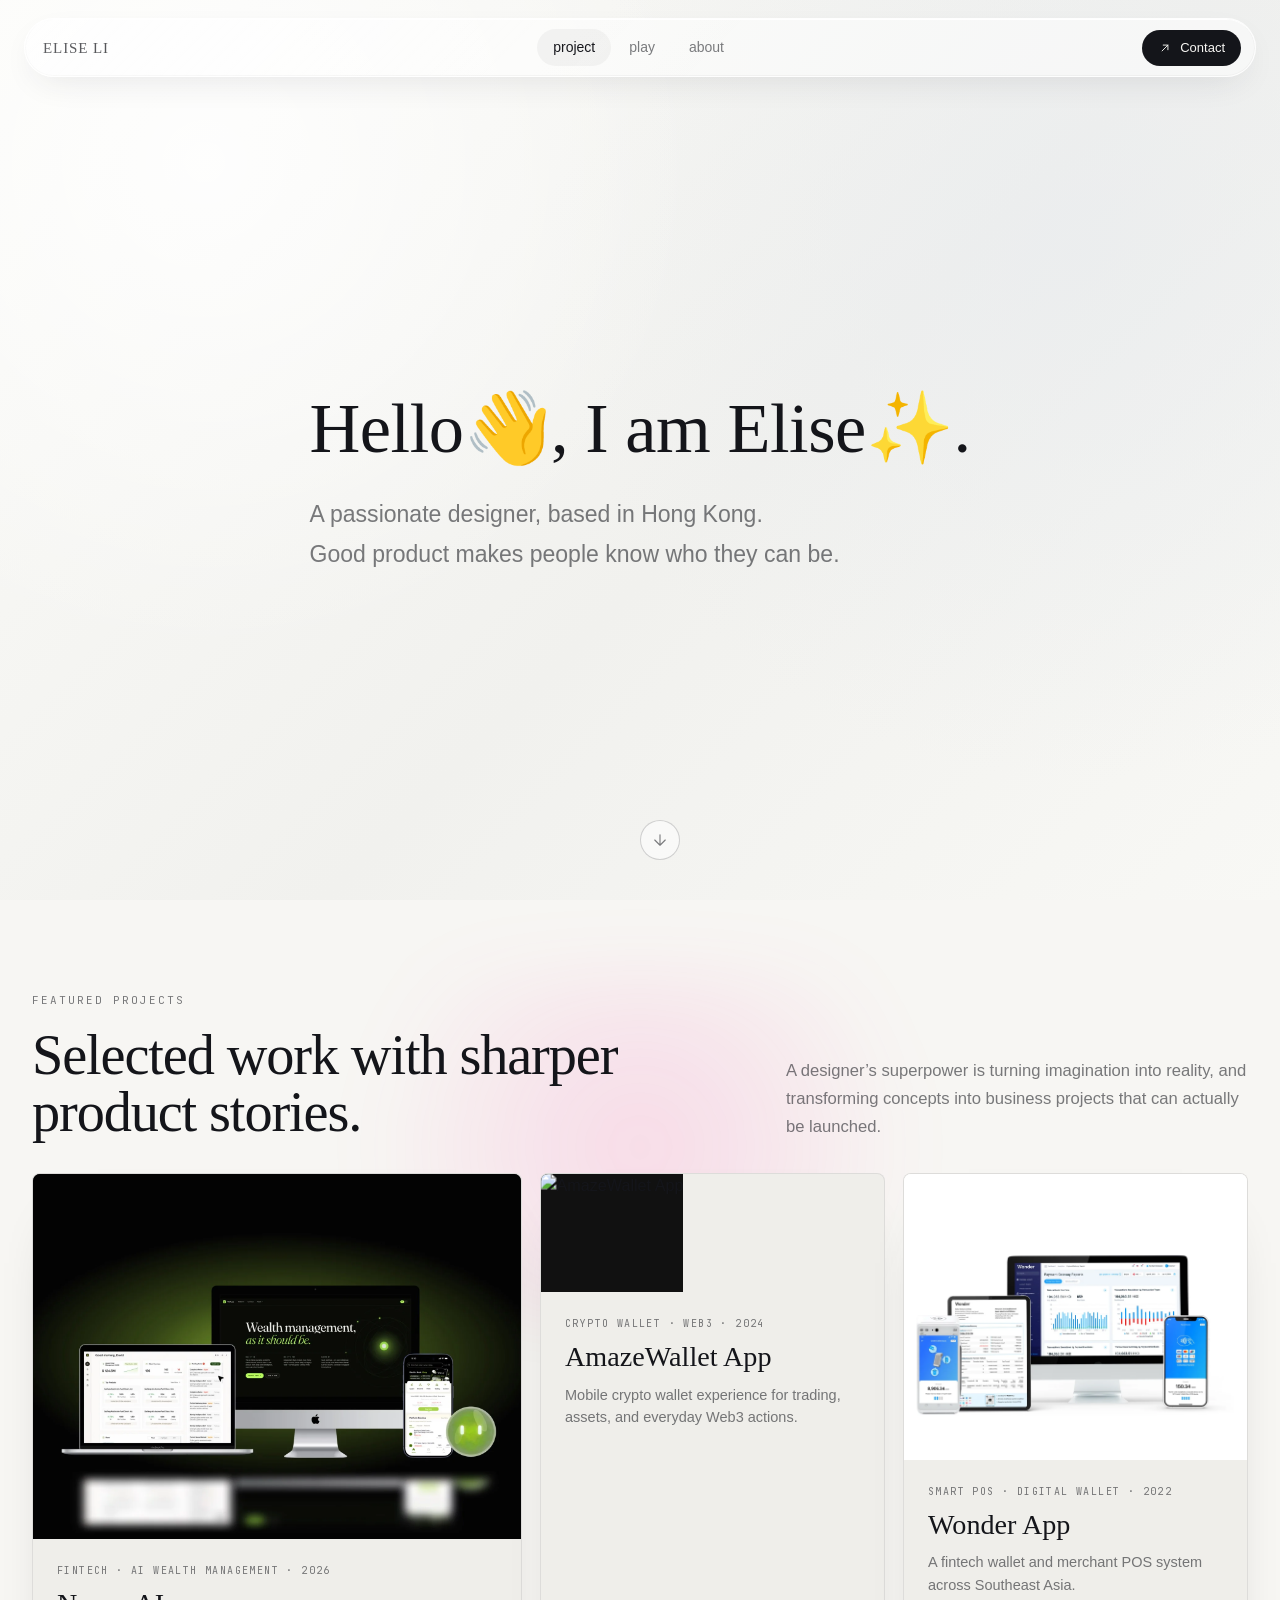
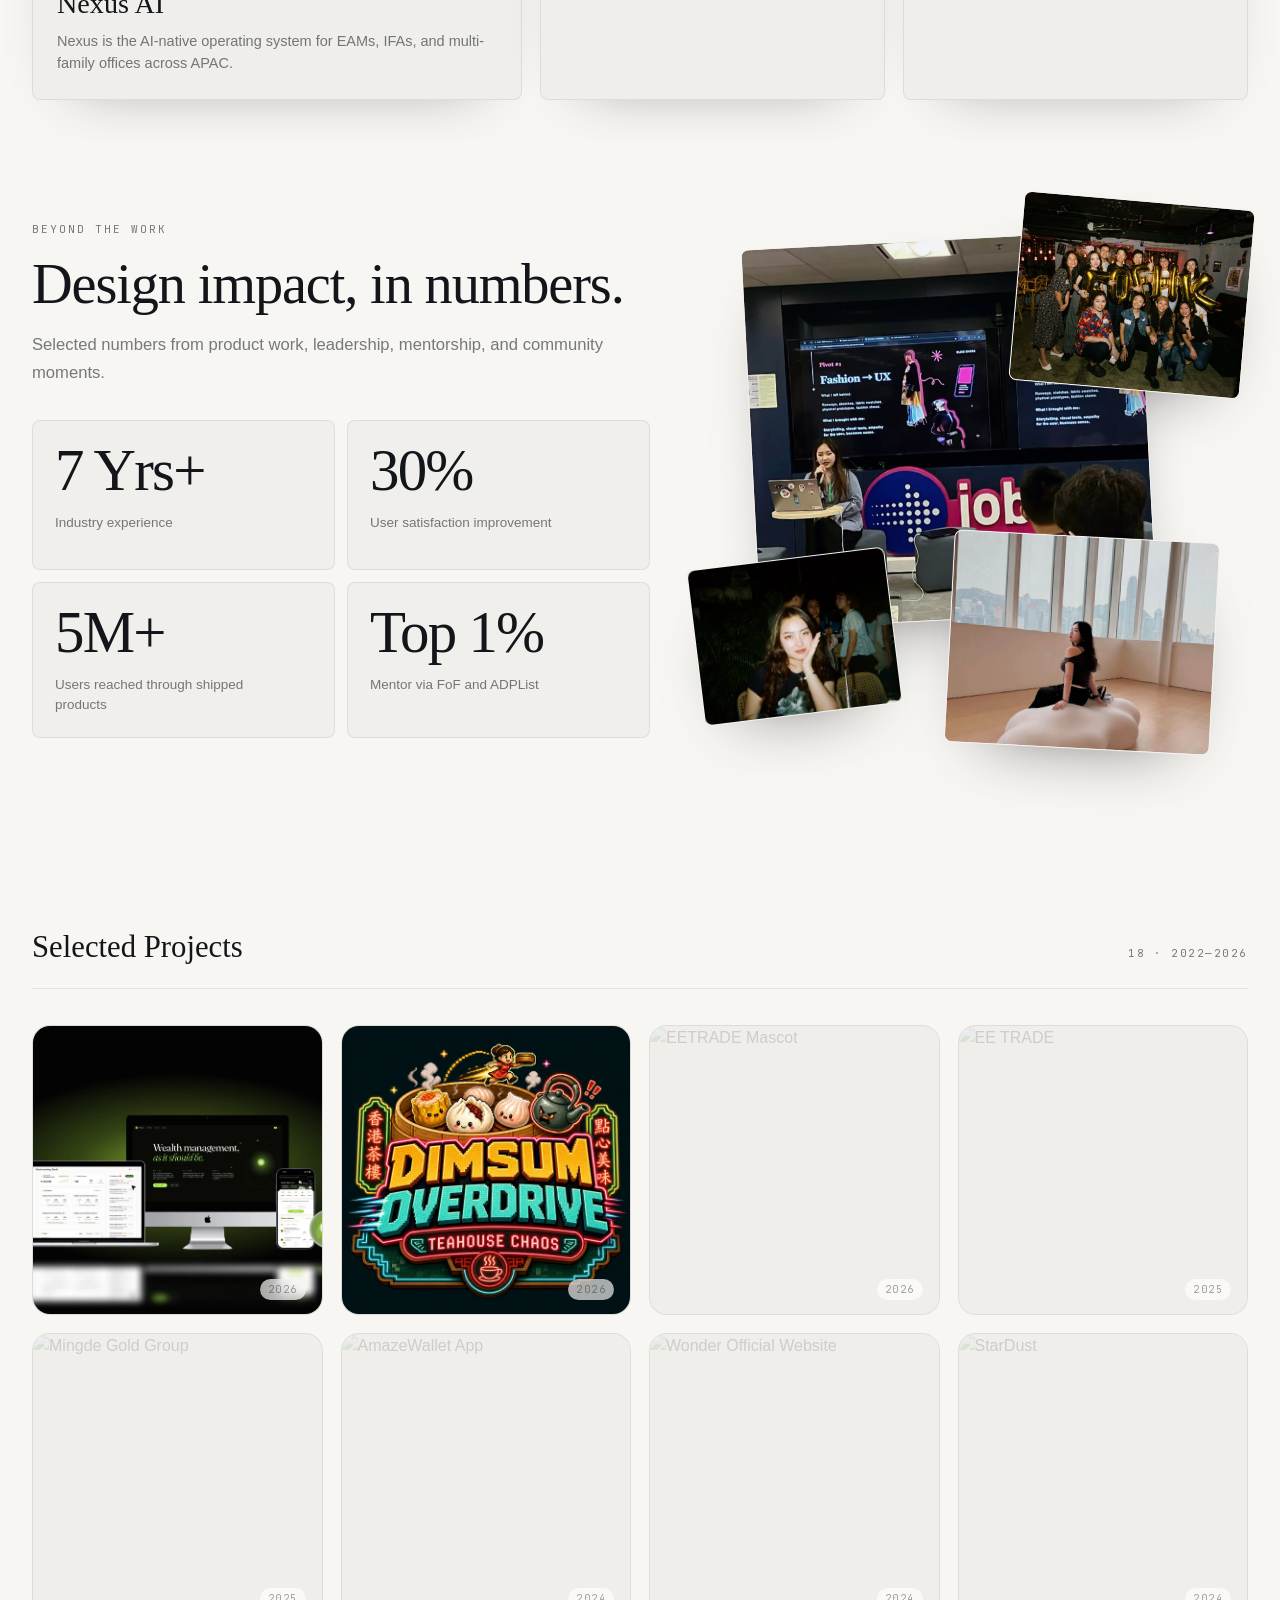
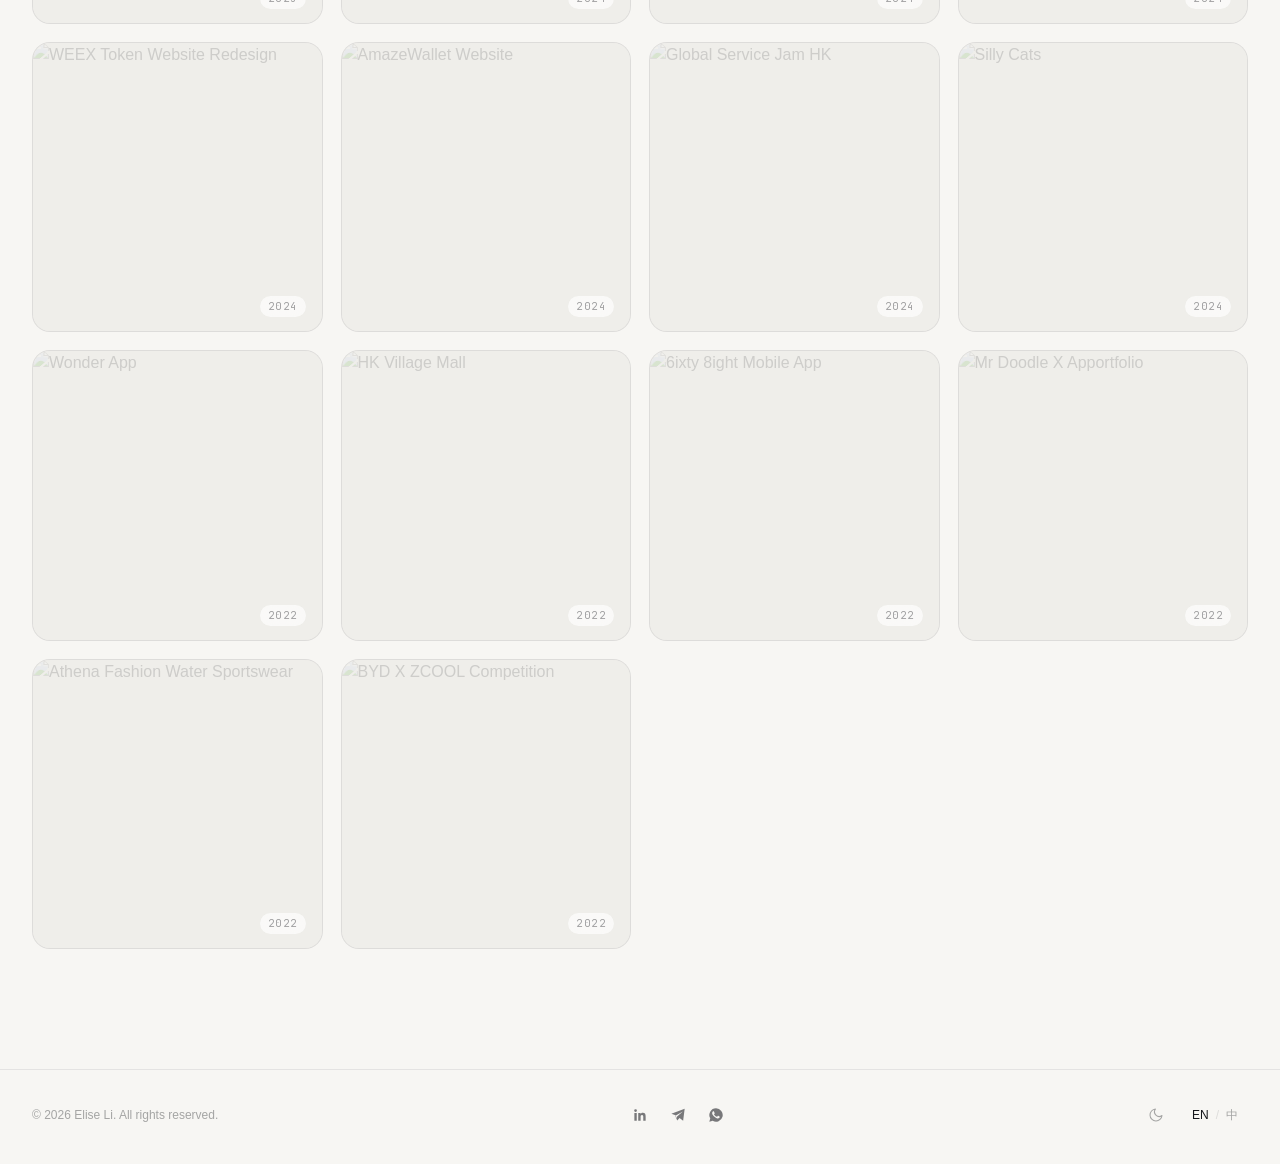
==== commit 5e34c8df: "Show only name in header brand" ====
--- a/index.html
+++ b/index.html
@@ -1775,7 +1775,7 @@
 <body>
   <div id="root"></div>
   <script src="assets/runtime/tweaks.compiled.js?v=3"></script>
-  <script src="assets/runtime/portfolio.compiled.js?v=4"></script>
+  <script src="assets/runtime/portfolio.compiled.js?v=5"></script>
 
 
 </body></html>
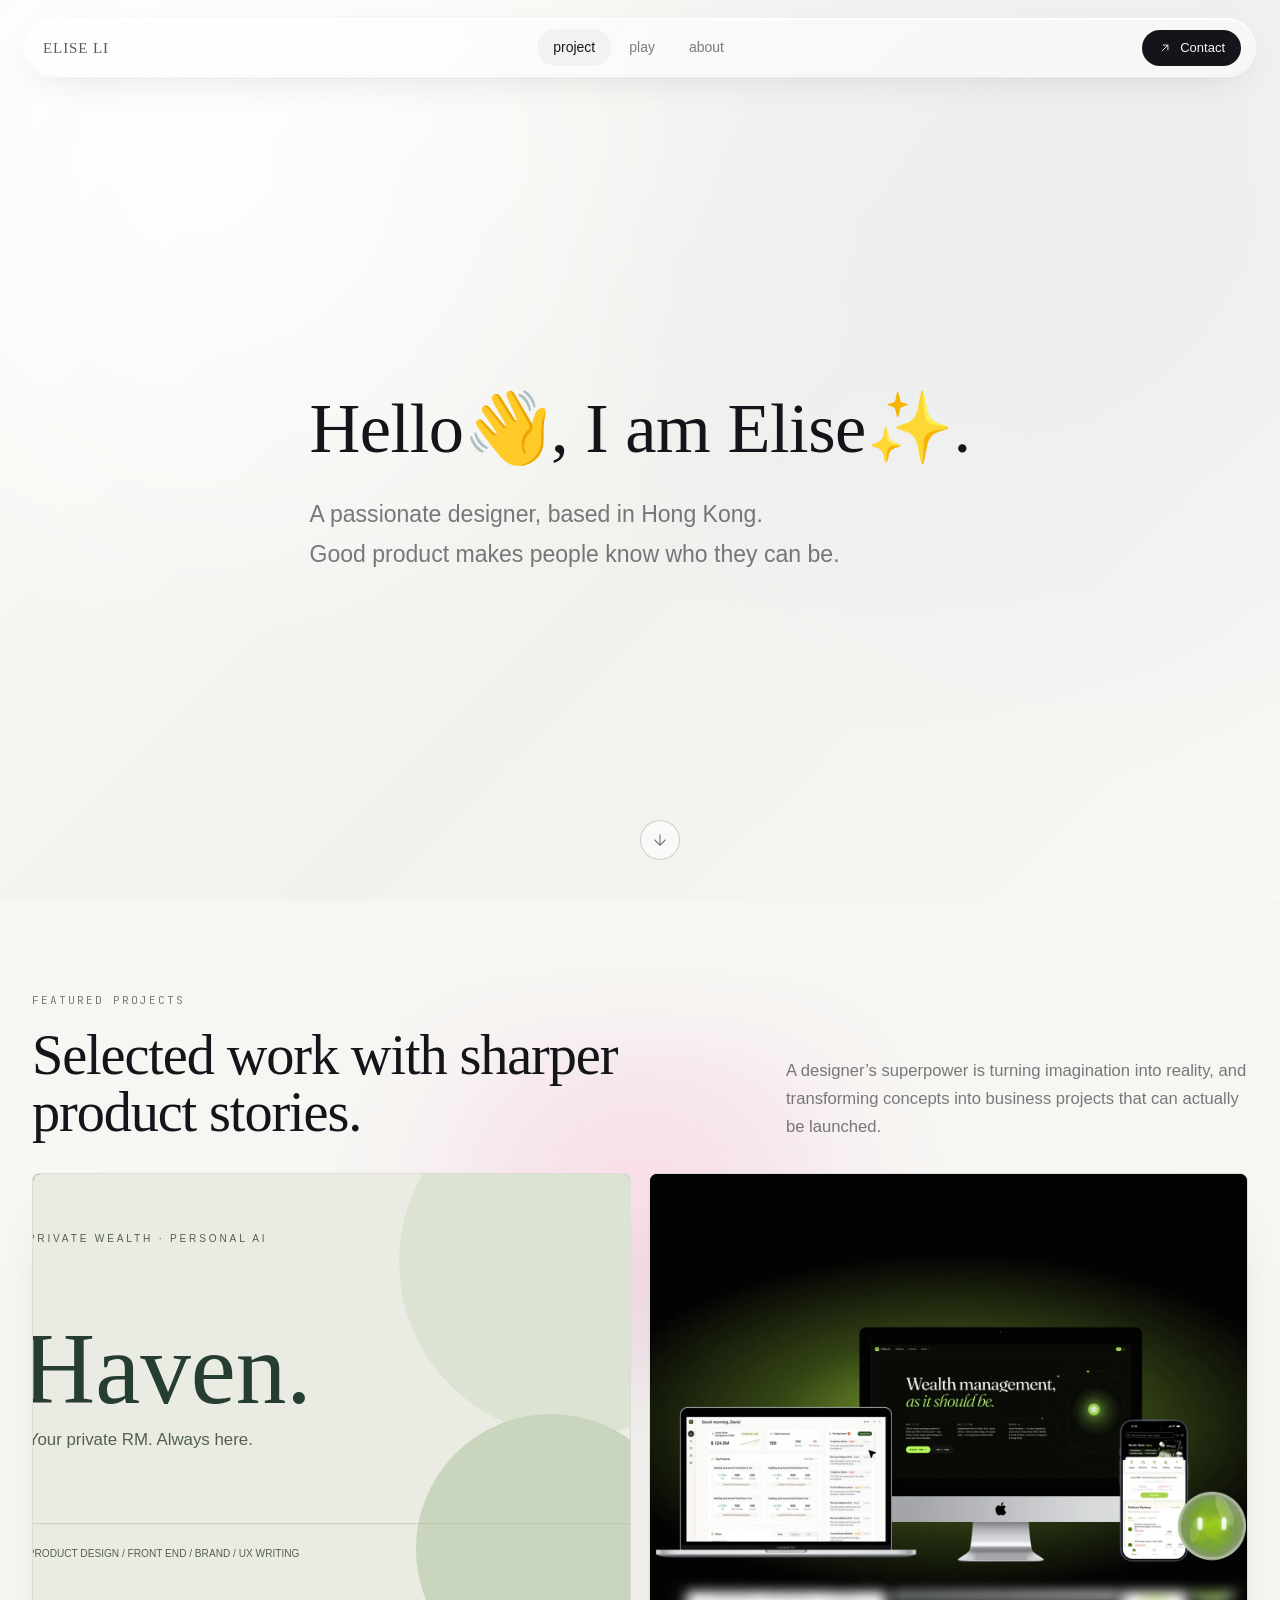
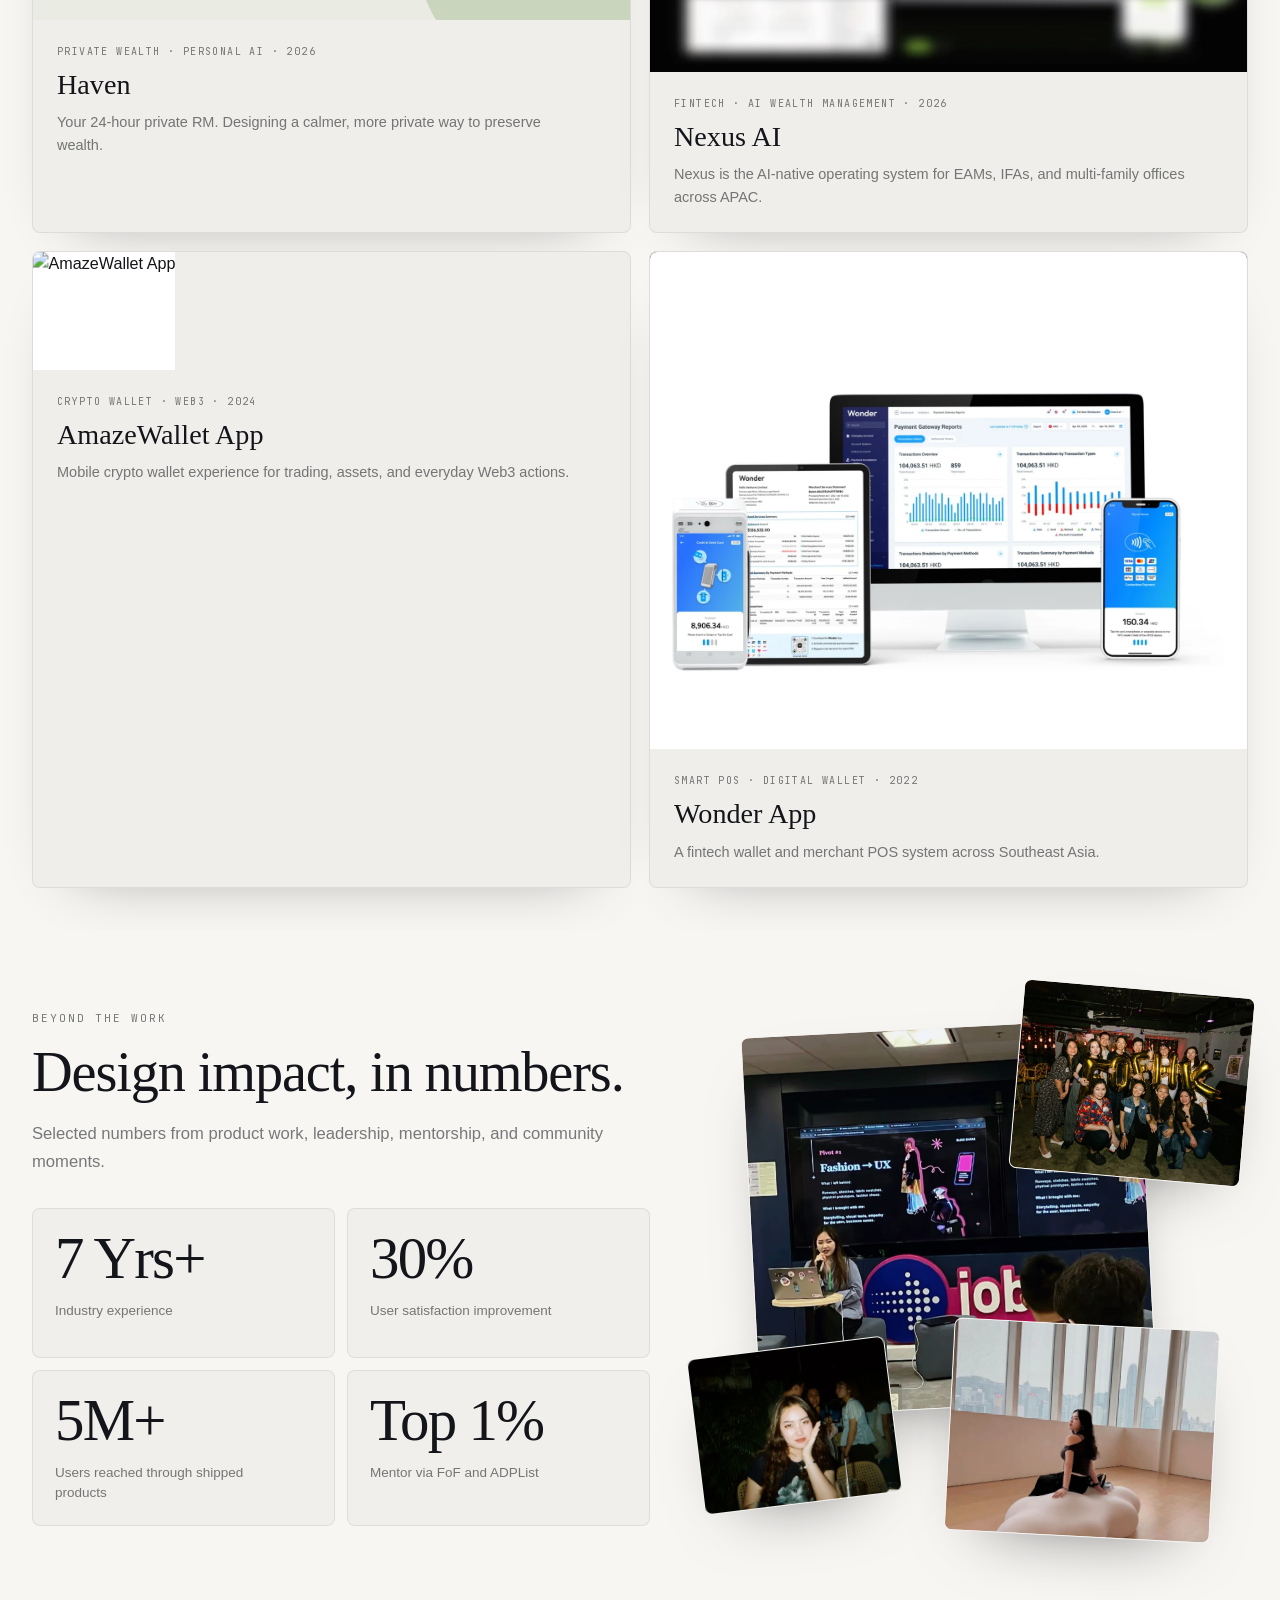
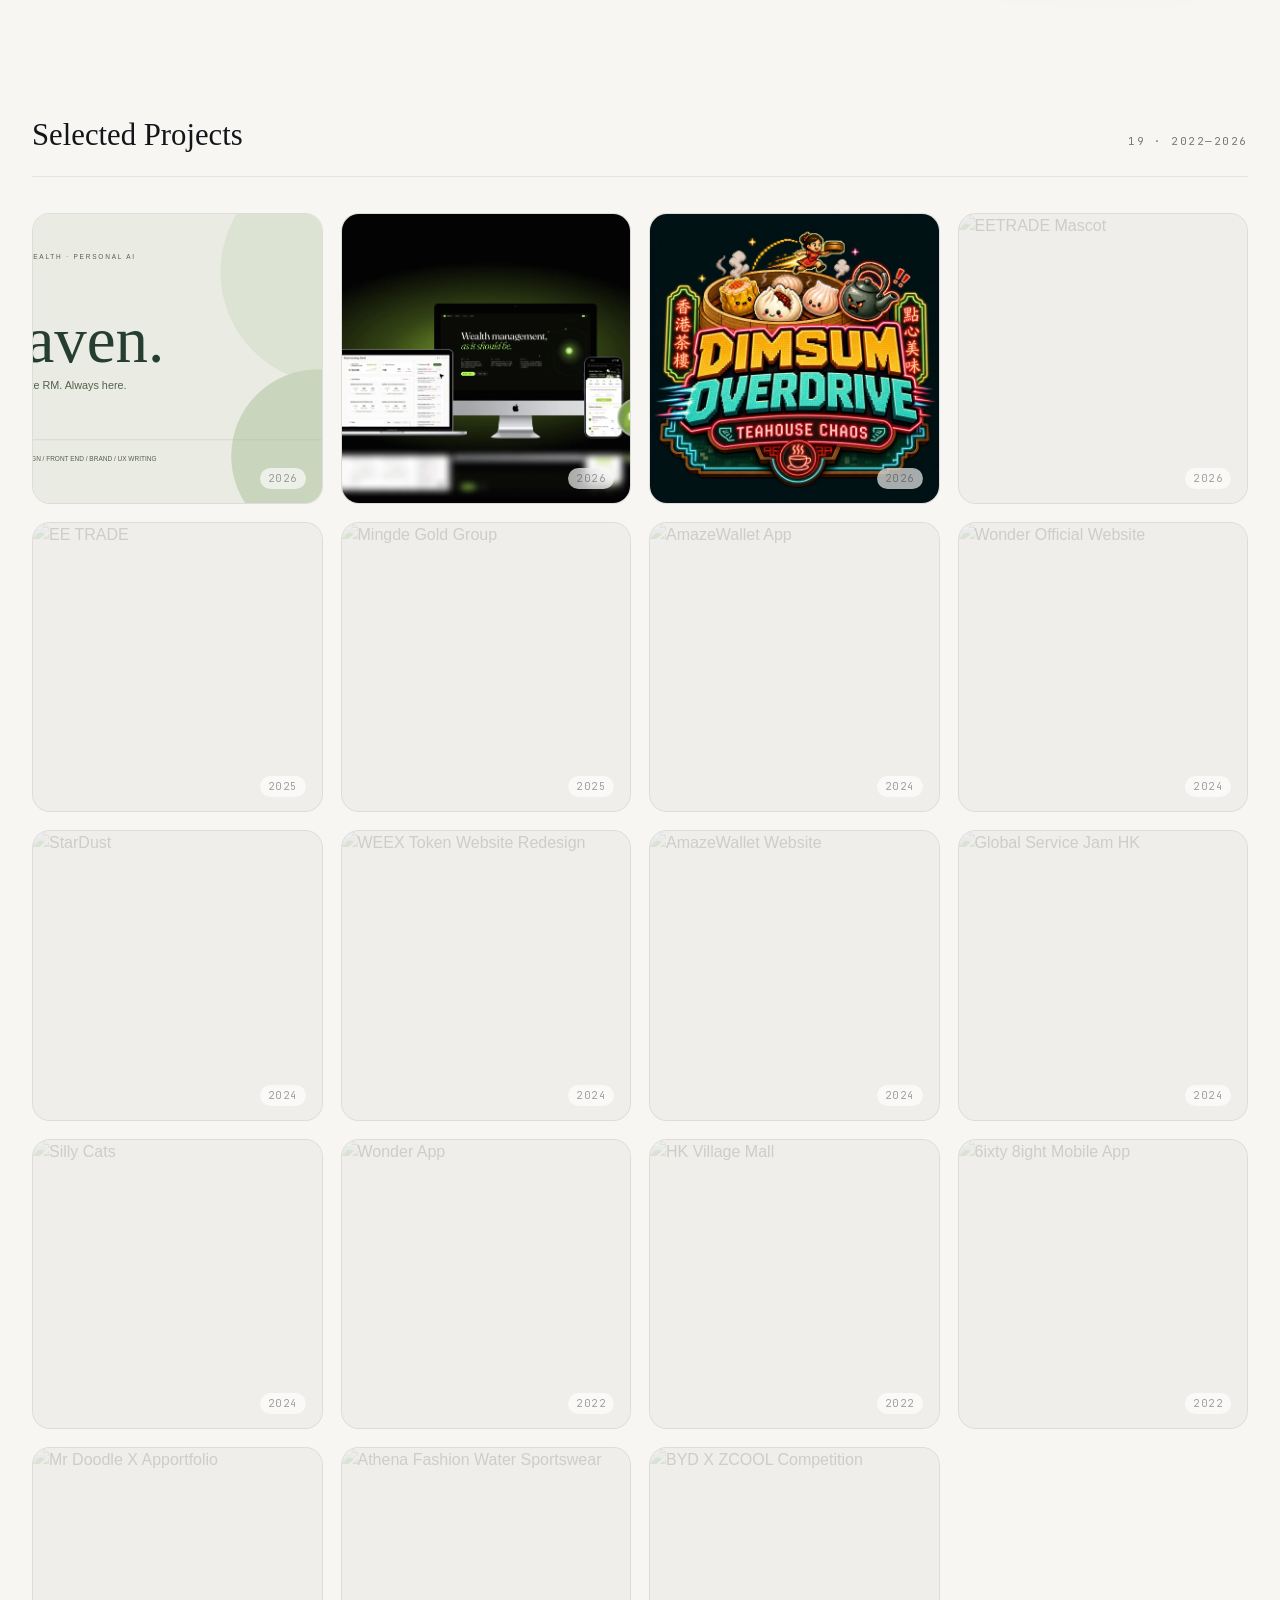
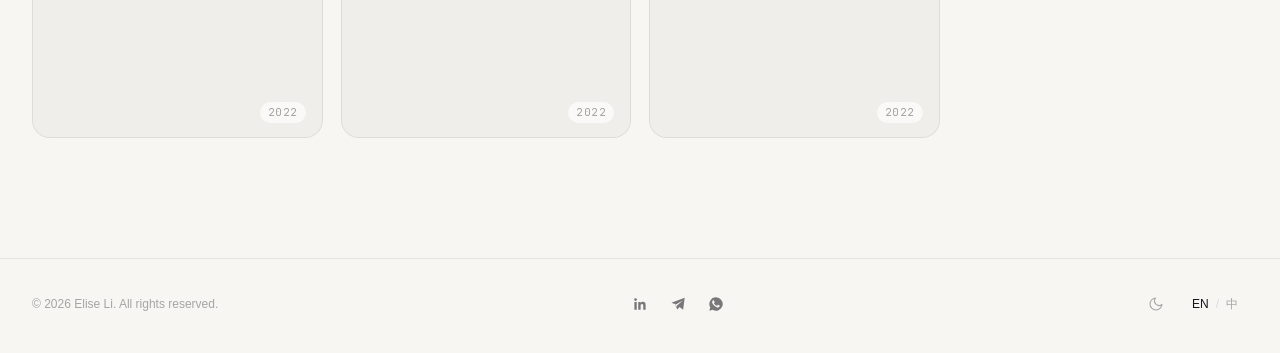
==== commit 7fbb66dc: "Add Haven project and password-protected case study" ====
--- a/index.html
+++ b/index.html
@@ -977,7 +977,7 @@
 .featured-projects__head { display: grid; grid-template-columns: minmax(0, 1.1fr) minmax(260px, 0.7fr); gap: 28px; align-items: end; margin-bottom: 32px; }
 .featured-projects__head h2, .beyond-work__copy h2 { font-family: Georgia, serif; font-size: clamp(34px, 4.4vw, 72px); line-height: 1.02; font-weight: 400; letter-spacing: -0.02em; max-width: 860px; }
 .featured-projects__head p, .beyond-work__copy > p { color: var(--ink-60); font-size: clamp(15px, 1.3vw, 18px); line-height: 1.7; font-weight: 300; }
-.featured-projects__grid { display: grid; grid-template-columns: 1.25fr 0.88fr 0.88fr; gap: 18px; align-items: stretch; }
+.featured-projects__grid { display: grid; grid-template-columns: repeat(2, minmax(0, 1fr)); gap: 18px; align-items: stretch; }
 .featured-card {
   appearance: none; border: 1px solid var(--hairline); background: var(--bg-soft); color: var(--ink); text-align: left; padding: 0; border-radius: 8px; overflow: hidden; cursor: pointer;
   display: flex; flex-direction: column; min-height: 520px; box-shadow: 0 24px 60px -45px rgba(0,0,0,0.45); transition: transform 0.45s cubic-bezier(0.2,0.8,0.2,1), box-shadow 0.45s ease, border-color 0.45s ease;
@@ -1775,7 +1775,7 @@
 <body>
   <div id="root"></div>
   <script src="assets/runtime/tweaks.compiled.js?v=3"></script>
-  <script src="assets/runtime/portfolio.compiled.js?v=5"></script>
+  <script src="assets/runtime/portfolio.compiled.js?v=6"></script>
 
 
 </body></html>
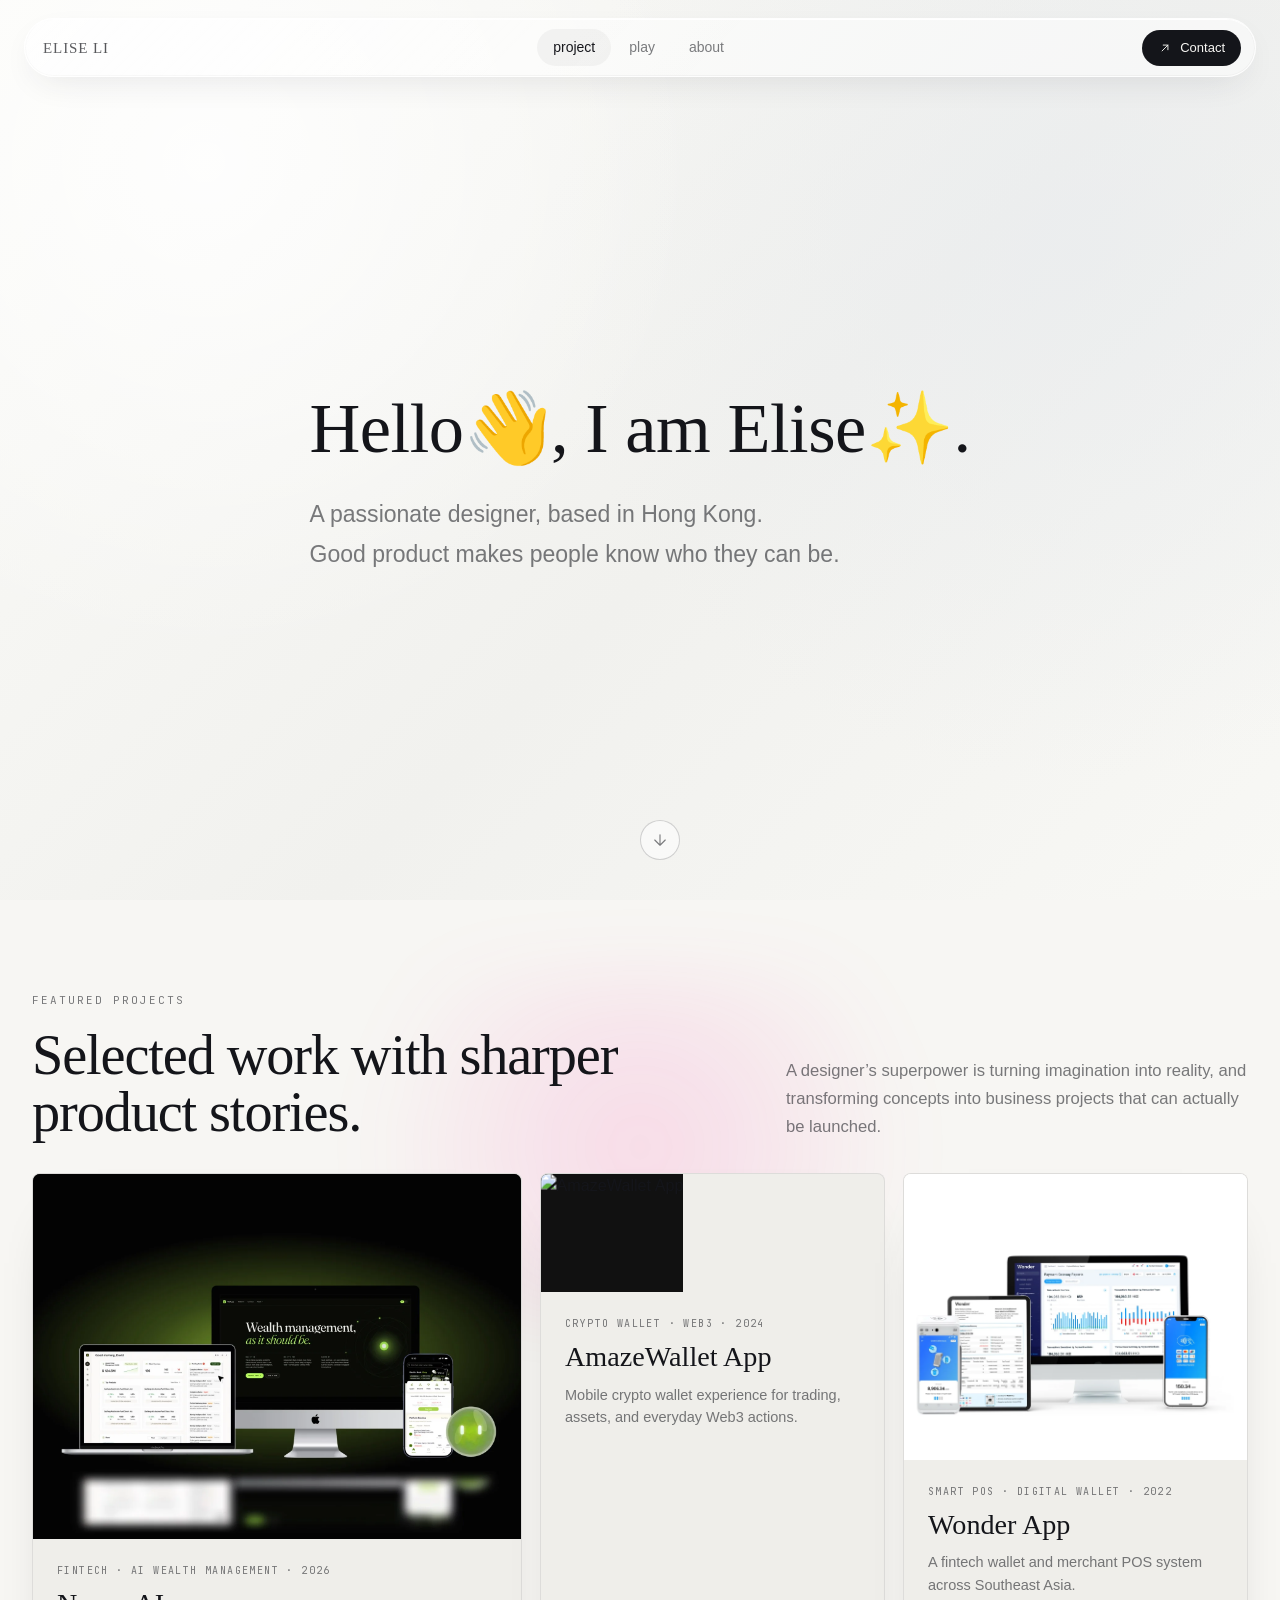
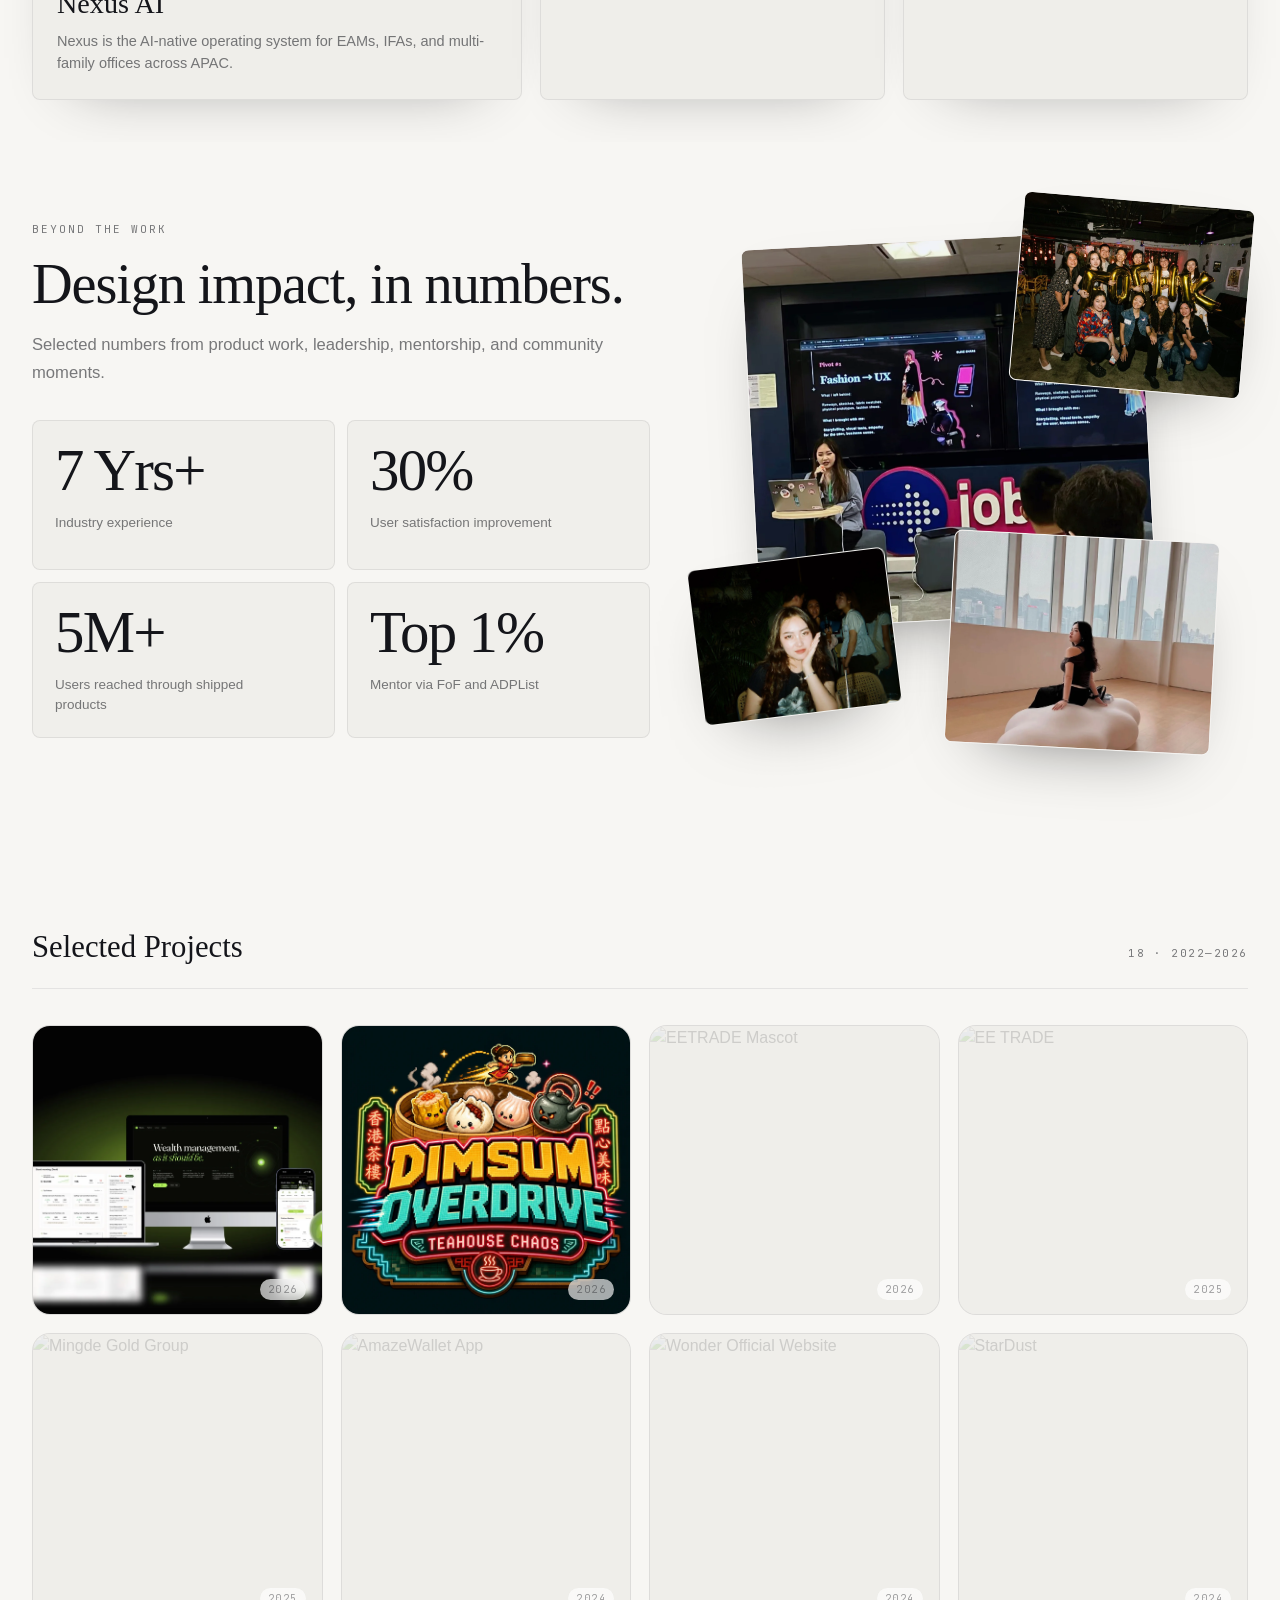
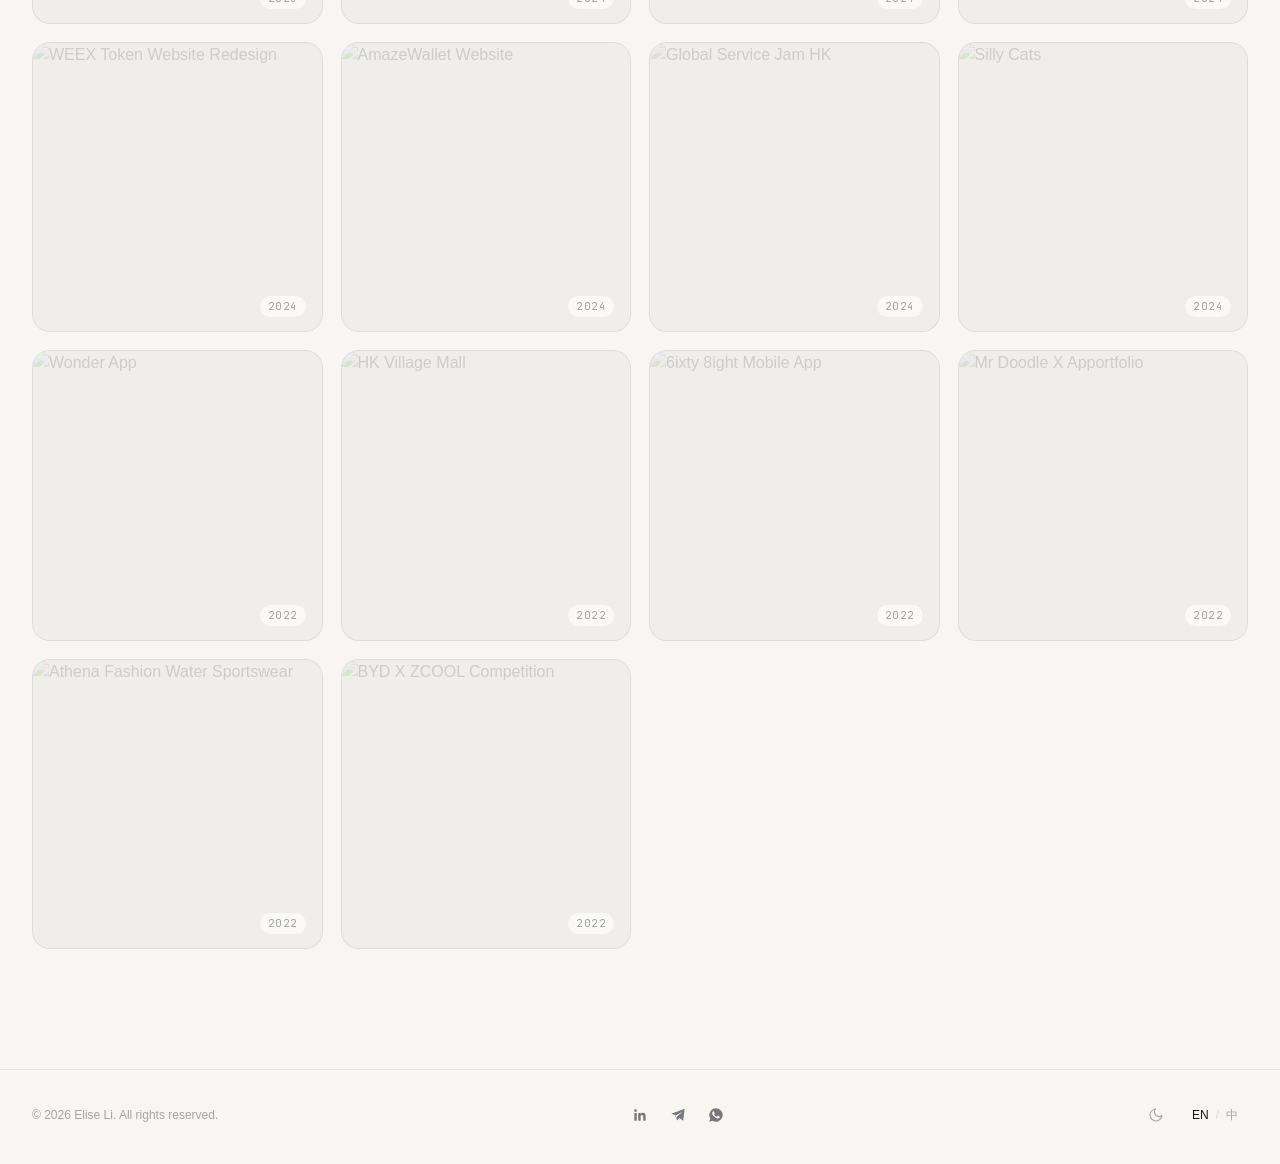
==== commit 28ac7b6a: "Revert "Add Haven project and password-protected case study" This reverts commit 7fbb66dc202ef99059c" ====
--- a/index.html
+++ b/index.html
@@ -977,7 +977,7 @@
 .featured-projects__head { display: grid; grid-template-columns: minmax(0, 1.1fr) minmax(260px, 0.7fr); gap: 28px; align-items: end; margin-bottom: 32px; }
 .featured-projects__head h2, .beyond-work__copy h2 { font-family: Georgia, serif; font-size: clamp(34px, 4.4vw, 72px); line-height: 1.02; font-weight: 400; letter-spacing: -0.02em; max-width: 860px; }
 .featured-projects__head p, .beyond-work__copy > p { color: var(--ink-60); font-size: clamp(15px, 1.3vw, 18px); line-height: 1.7; font-weight: 300; }
-.featured-projects__grid { display: grid; grid-template-columns: repeat(2, minmax(0, 1fr)); gap: 18px; align-items: stretch; }
+.featured-projects__grid { display: grid; grid-template-columns: 1.25fr 0.88fr 0.88fr; gap: 18px; align-items: stretch; }
 .featured-card {
   appearance: none; border: 1px solid var(--hairline); background: var(--bg-soft); color: var(--ink); text-align: left; padding: 0; border-radius: 8px; overflow: hidden; cursor: pointer;
   display: flex; flex-direction: column; min-height: 520px; box-shadow: 0 24px 60px -45px rgba(0,0,0,0.45); transition: transform 0.45s cubic-bezier(0.2,0.8,0.2,1), box-shadow 0.45s ease, border-color 0.45s ease;
@@ -1775,7 +1775,7 @@
 <body>
   <div id="root"></div>
   <script src="assets/runtime/tweaks.compiled.js?v=3"></script>
-  <script src="assets/runtime/portfolio.compiled.js?v=6"></script>
+  <script src="assets/runtime/portfolio.compiled.js?v=5"></script>
 
 
 </body></html>
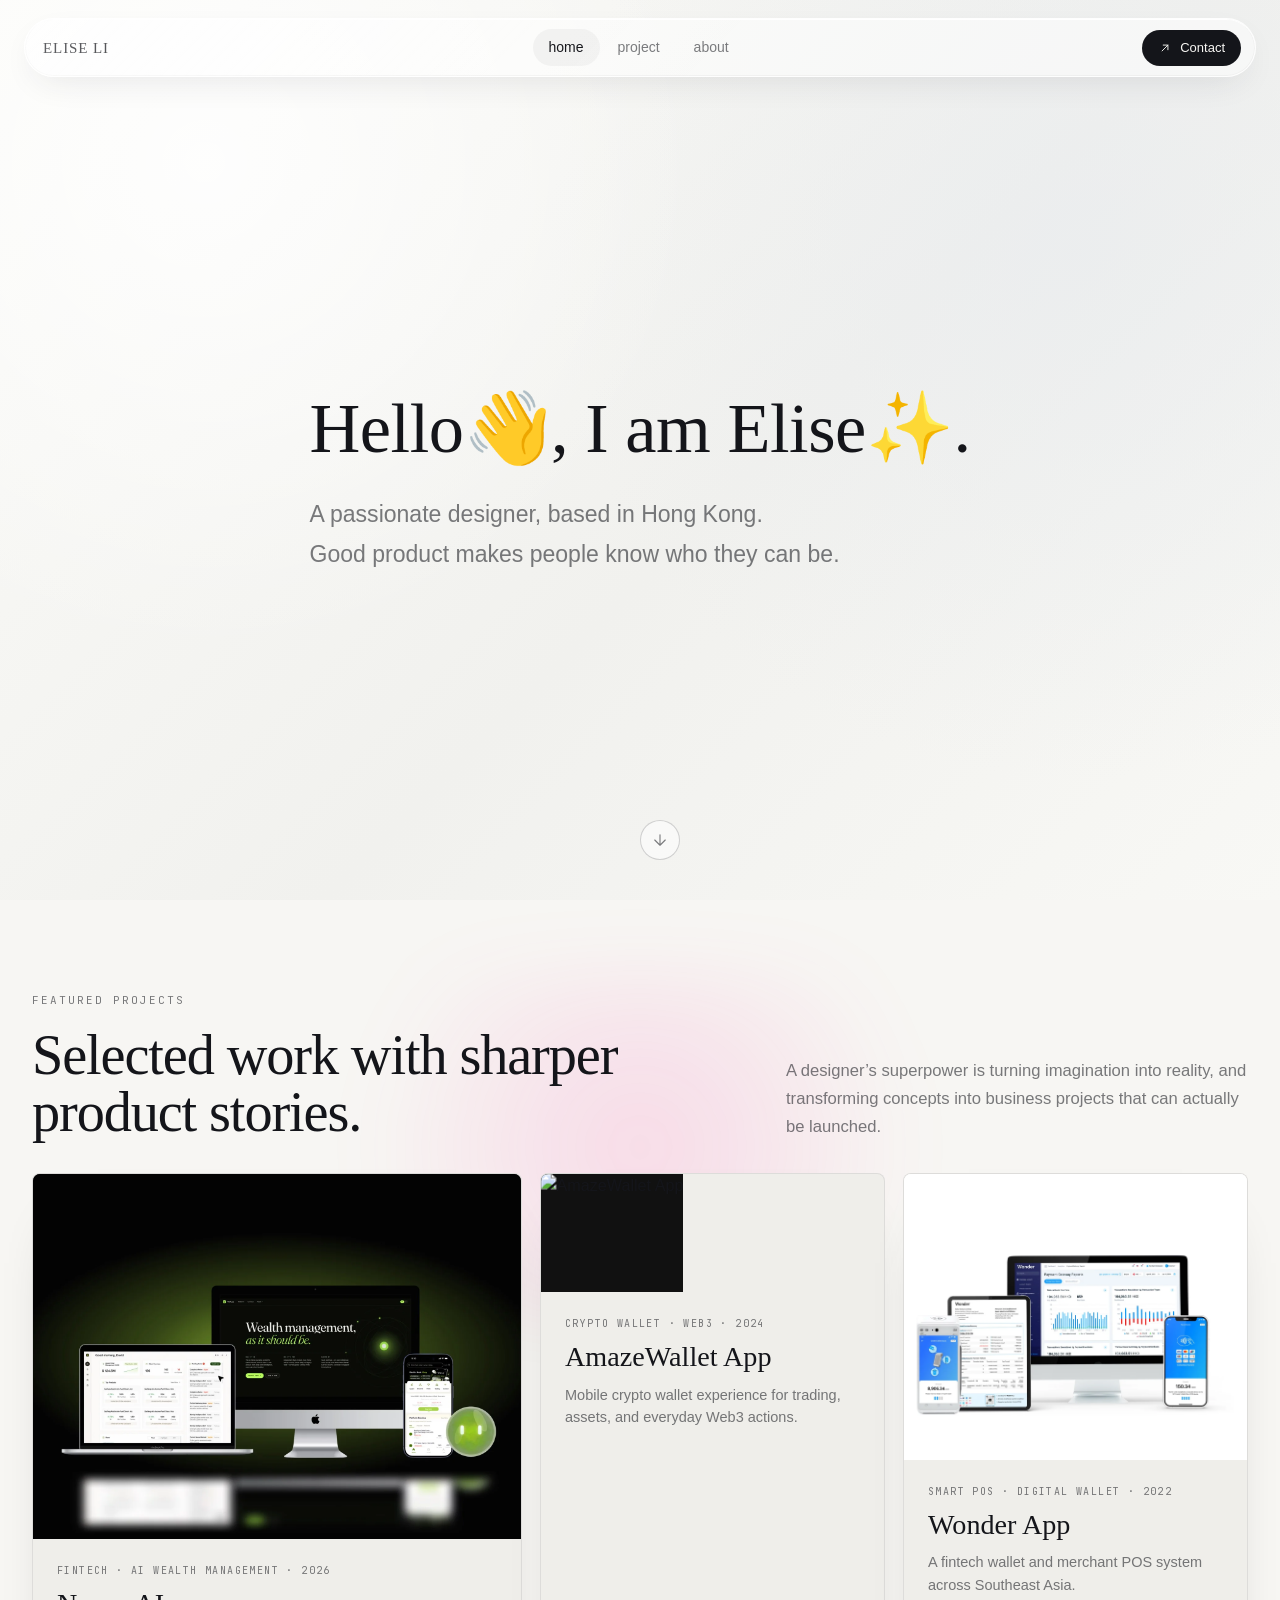
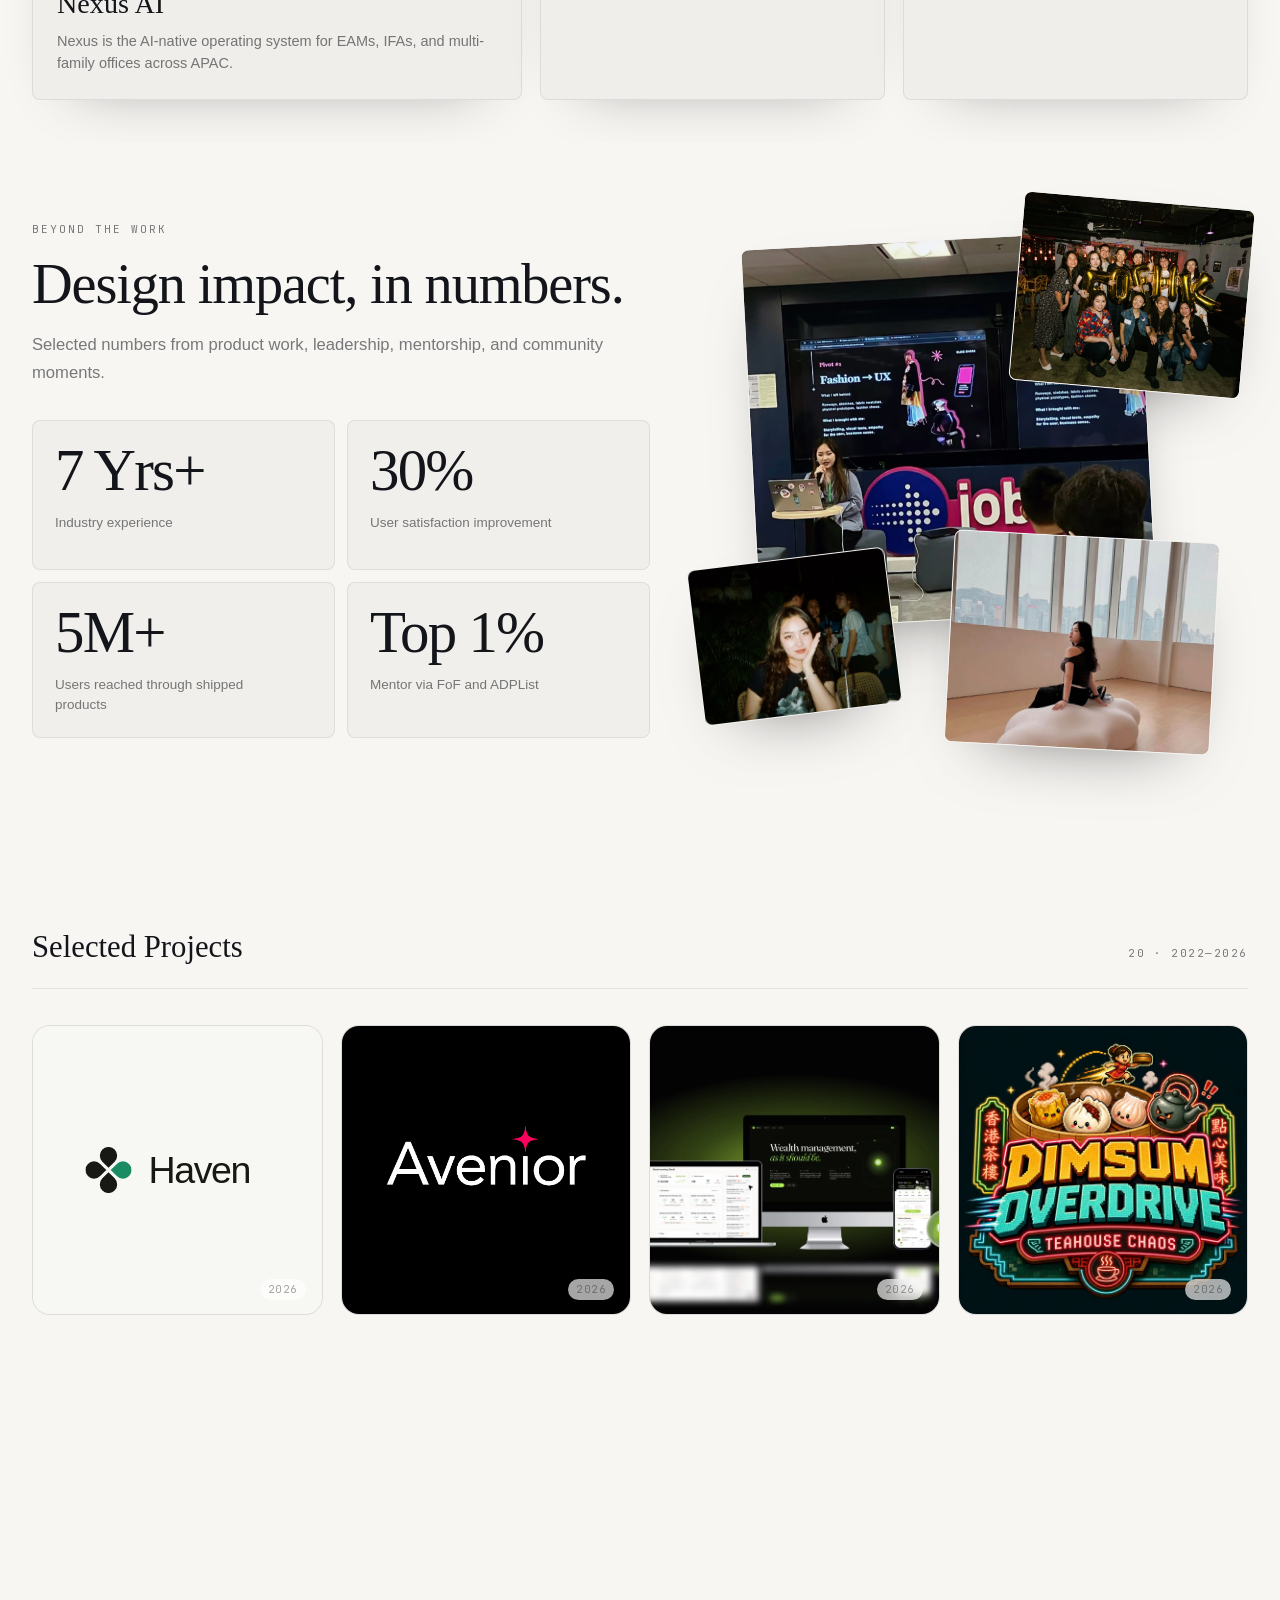
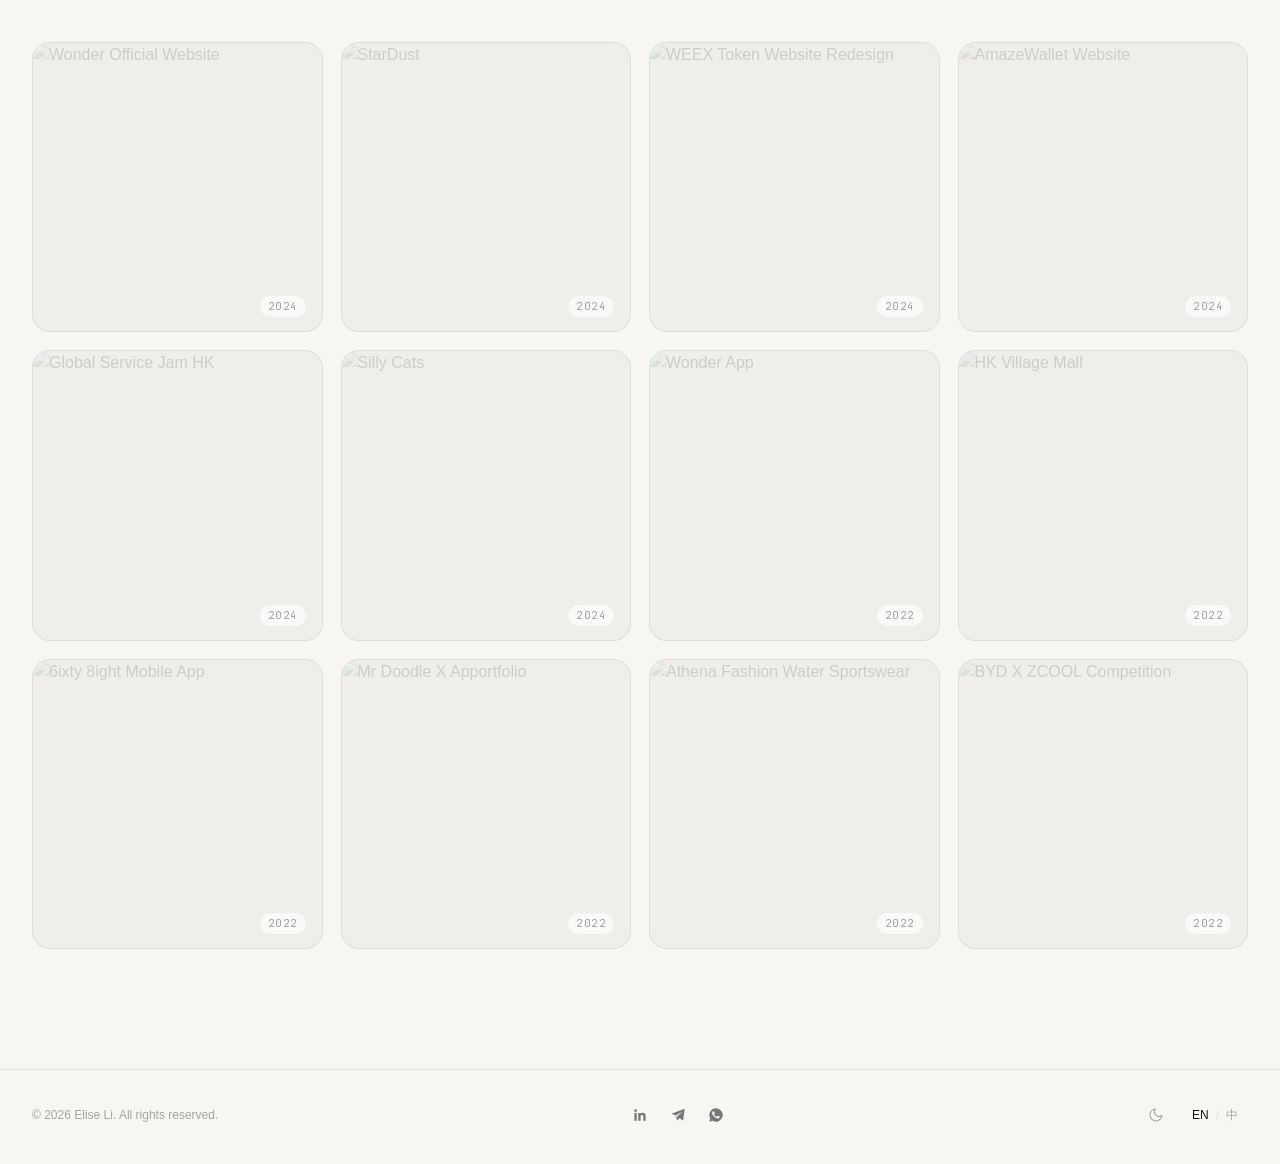
==== commit 10c62800: "Add Haven case study, project tabs and Avenior portfolio entry" ====
--- a/index.html
+++ b/index.html
@@ -1771,11 +1771,26 @@
 
   <script src="assets/runtime/f85c5c7e-a17e-4485-b18c-9d3a659f87fe.js" crossorigin="anonymous"></script>
   <script src="assets/runtime/21b3a15a-dc89-4989-be07-bcb5dc715929.js" crossorigin="anonymous"></script>
+<link rel="stylesheet" href="assets/haven-integrated.css?v=9">
+<style>
+.project-browser { padding-top: 0; min-height: 70vh; }
+.project-tabs { display: flex; gap: 8px; border-bottom: 1px solid var(--line, rgba(128,128,128,.2)); }
+.project-tabs a { padding: 14px 22px; color: var(--muted, #777); text-decoration: none; border-bottom: 2px solid transparent; font-size: 15px; transition: color .2s, border-color .2s; }
+.project-tabs a[aria-selected="true"] { color: var(--ink); border-bottom-color: currentColor; }
+.project-tabs a:hover { color: var(--ink); }
+.project-tabs a:focus-visible { outline: 2px solid currentColor; outline-offset: 3px; }
+.project-browser .projects { padding-top: 40px; }
+.project-browser__hero { margin: 0 0 28px; position: relative; }
+.side-projects__intro { margin: -8px 0 32px; color: var(--muted, #777); }
+@media(max-width:600px) { .project-browser { padding-top: 0; } .project-tabs a { padding: 12px 18px; } }
+</style>
 </head>
 <body>
   <div id="root"></div>
   <script src="assets/runtime/tweaks.compiled.js?v=3"></script>
-  <script src="assets/runtime/portfolio.compiled.js?v=5"></script>
+  <script src="assets/runtime/haven-case.js?v=7"></script>
+  <script src="assets/runtime/haven-detail.js?v=9"></script>
+  <script src="assets/runtime/portfolio.compiled.js?v=project-tabs-3"></script>
 
 
 </body></html>
--- a/assets/haven-integrated.css
+++ b/assets/haven-integrated.css
@@ -0,0 +1,23 @@
+.haven-detail .haven-lead,.haven-content{max-width:980px;margin:0 auto 28px}.haven-lead img{width:100%;height:auto;border-radius:var(--radius-lg);border:1px solid var(--hairline)}.haven-links{display:flex;justify-content:center;flex-wrap:wrap;gap:12px;margin:24px 0}.haven-links a{padding:10px 20px;border:1px solid var(--hairline-strong);border-radius:999px;font-size:14px}.haven-links a:hover{background:var(--bg-soft)}.haven-content .section{padding:clamp(22px,4vw,44px);border-radius:var(--radius-lg);margin-bottom:28px;scroll-margin-top:110px}.haven-content .section-label{font:12px var(--font-mono);letter-spacing:.13em;color:var(--ink-40);margin-bottom:24px}.haven-content h2{font-size:clamp(24px,3vw,36px);font-weight:400;line-height:1.4;margin-bottom:24px;letter-spacing:-.02em}.haven-content p{line-height:1.8}.haven-content p+p{margin-top:16px}.haven-content small{display:block;font:11px var(--font-mono);letter-spacing:.1em;color:var(--ink-40);margin-bottom:12px}.haven-content .facts,.haven-content .timeline,.haven-content .metrics{display:grid;grid-template-columns:repeat(3,minmax(0,1fr));gap:24px;margin:32px 0}.haven-content .two-col{display:grid;grid-template-columns:1fr 1fr;gap:24px;margin:28px 0}.haven-content .two-col article,.haven-content .note{padding:24px;background:var(--bg-soft);border:1px solid var(--hairline);border-radius:16px}.haven-content .note{margin:28px 0}.haven-content .subhead{margin:32px 0 16px}.haven-content .caption,.haven-content figcaption{font-size:13px!important;color:var(--ink-60)!important;line-height:1.7;margin:12px 0}.haven-content .product-shot{margin:32px 0}.haven-content .product-shot img{width:100%;height:auto;border-radius:16px;border:1px solid var(--hairline)}.haven-content #overview .product-shot{display:none}.haven-content blockquote{font-size:24px;line-height:1.7;border-left:2px solid var(--hairline-strong);padding:12px 24px;margin:32px 0}.haven-content cite{display:block;font-size:12px;font-style:normal;color:var(--ink-60);margin-top:12px}.haven-content .solution{display:flex;gap:24px;padding:28px 0;border-top:1px solid var(--hairline)}.haven-content .number{font:32px Georgia,serif;color:var(--ink-40)}.haven-content .system-sample{display:grid;grid-template-columns:1fr 1fr;border:1px solid var(--hairline);border-radius:16px;overflow:hidden;margin:24px 0}.haven-content .sample-type{padding:28px}.haven-content .sample-type strong{display:block;font:32px/1.3 Georgia,serif;margin:20px 0}.haven-content .palette{display:grid}.haven-content .palette>div{background:var(--swatch);color:#181815;padding:24px;display:flex;justify-content:space-between;font-size:13px}.haven-content .palette>div:first-child{color:white}.haven-content .conversation{padding:28px;background:var(--bg-soft);border-radius:16px}.haven-content .utterance{font-size:22px;margin:16px 0}.haven-content .conversation span{margin:0 8px}.haven-content .resource-status,.haven-content .back{display:inline-block;border-bottom:1px solid var(--hairline-strong);margin-top:20px;font-size:14px}.haven-content .metrics strong{display:block;font:56px Georgia,serif;margin-bottom:12px}.haven-content .metrics span{font-size:14px;color:var(--ink-60)}.haven-content .timeline strong{display:block;margin:12px 0}.haven-content .timeline>div{border-top:1px solid var(--hairline);padding-top:16px}@media(max-width:760px){.haven-content .facts,.haven-content .timeline,.haven-content .two-col,.haven-content .system-sample{grid-template-columns:1fr}.haven-content .metrics{gap:12px}.haven-content .metrics strong{font-size:40px}.haven-content .solution{gap:14px}}
+.haven-onboarding{max-width:980px;margin:0 auto 52px}.haven-onboarding__heading{display:flex;justify-content:space-between;gap:18px;align-items:center;margin:32px 0 20px}.haven-onboarding__eyebrow{font:11px var(--font-mono);letter-spacing:.12em;color:var(--ink-60)}.haven-onboarding h2{font-size:clamp(24px,3vw,32px);font-weight:400;line-height:1.3;margin-top:12px}.haven-onboarding__poster{display:block;position:relative;border:1px solid var(--hairline);border-radius:var(--radius-lg);overflow:hidden;width:100%;padding:0;cursor:pointer;background:#eef1eb}.haven-onboarding__poster img{display:block;width:100%;height:auto}.haven-onboarding__play{position:absolute;left:50%;bottom:12%;transform:translateX(-50%);white-space:nowrap;background:#25322c;color:white;border-radius:999px;padding:15px 24px;font-size:14px}.haven-onboarding__poster:hover .haven-onboarding__play{background:#438f77}.haven-onboarding__poster:focus-visible,.haven-onboarding button:focus-visible{outline:3px solid #438f77;outline-offset:4px}.haven-onboarding__frame{display:block;width:100%;height:640px;border:1px solid var(--hairline);border-radius:var(--radius-lg);background:#eef1eb}.haven-onboarding__controls{display:flex;gap:8px}.haven-onboarding__controls button{padding:9px 14px;border:1px solid var(--hairline-strong);border-radius:999px;color:var(--ink);background:var(--bg-soft);cursor:pointer}.haven-onboarding__caption,.haven-lead figcaption{font-size:13px;color:var(--ink-60);line-height:1.6;margin-top:12px}@media(max-width:600px){.haven-onboarding__heading{align-items:flex-start;flex-direction:column}.haven-onboarding__frame{height:610px}.haven-onboarding__play{padding:10px 16px;font-size:12px;bottom:6%}}
+.haven-icon{width:18px;height:18px;flex-shrink:0;vertical-align:middle}.haven-links a,.haven-detail .project-side-nav button{display:inline-flex;align-items:center;gap:9px}.haven-detail .project-side-nav .haven-icon{width:16px;height:16px;opacity:.7}
+.haven-content .haven-icon-label{display:flex;align-items:center;gap:10px}.haven-content-icon{display:block;width:19px;height:19px;flex-shrink:0;color:var(--ink-60)}.haven-content .facts .haven-content-icon{width:22px;height:22px}.haven-content .solution .haven-content-icon{color:#438f77}
+.haven-progress-nav{position:fixed;left:max(18px,calc((100vw - 1480px)/2 + 18px));top:150px;width:170px;z-index:20;padding:20px 14px;background:var(--glass-bg-strong);border:1px solid var(--glass-border);border-radius:18px;box-shadow:var(--glass-shadow)}.haven-progress-title{display:flex;justify-content:space-between;font:10px var(--font-mono);letter-spacing:.12em;color:var(--ink-60);margin:0 4px 16px}.haven-progress-title span{font-variant-numeric:tabular-nums}.haven-progress-list{position:relative;display:flex;flex-direction:column;gap:0}.haven-progress-track{position:absolute;left:8px;top:21px;bottom:21px;width:1px;background:var(--hairline-strong);pointer-events:none}.haven-progress-track span{display:block;width:100%;height:var(--reading-progress);background:#438f77}.haven-progress-list button{position:relative;display:flex;align-items:center;gap:13px;min-height:42px;padding:9px 4px;border:0;background:transparent;color:var(--ink-60);font:12px inherit;text-align:left;cursor:pointer;border-radius:8px}.haven-progress-dot{position:relative;z-index:1;width:9px;height:9px;flex-shrink:0;border:1px solid var(--hairline-strong);border-radius:50%;background:var(--bg)}.haven-progress-list button.is-current{color:var(--ink);font-weight:600}.haven-progress-list .is-current .haven-progress-dot{background:#438f77;border-color:#438f77;box-shadow:0 0 0 4px #438f7720}.haven-progress-list .is-complete .haven-progress-dot{background:#438f77;border-color:#438f77}.haven-progress-list button:hover{background:var(--bg-soft);color:var(--ink)}.haven-progress-list button:focus-visible{outline:2px solid #438f77;outline-offset:2px}.haven-detail [id]{scroll-margin-top:125px}@media(min-width:761px) and (max-width:1400px){.haven-detail>.shell{padding-left:185px;padding-right:24px}}
+
+.haven-content .project-detail__section{content-visibility:visible;contain-intrinsic-size:none}.haven-progress-list button{font-family:inherit;font-size:12px}
+.haven-onboarding__poster{height:640px}.haven-onboarding__poster img{height:100%;object-fit:contain}.haven-onboarding__heading{min-height:78px}@media(max-width:600px){.haven-onboarding__poster{height:610px}.haven-onboarding__heading{min-height:150px}}
+
+/* Match the other case-study navigation, anchored below the header. */
+.haven-progress-nav{top:154px;bottom:auto;right:auto;width:150px;padding:10px;background:var(--glass-bg-strong);max-height:calc(100dvh - 174px);overflow-y:auto}
+.haven-progress-title{margin:4px 8px 10px}
+.haven-progress-list{gap:7px}
+.haven-progress-list button{min-height:34px;padding:8px 10px;gap:9px;border-radius:999px;font-size:12px;font-weight:400}
+.haven-progress-track{left:14px;top:17px;bottom:17px}
+.haven-progress-list button:hover,.haven-progress-list button.is-current{background:rgba(128,128,128,.10);color:var(--ink)}
+.haven-progress-toggle{display:none}
+@media(max-width:760px){
+.haven-progress-nav{left:12px;top:100px;max-height:calc(100dvh - 120px)}
+.haven-progress-toggle{display:flex;align-items:center;justify-content:space-between;width:100%;padding:5px 8px;border:0;background:transparent;color:var(--ink);font:12px var(--font-mono);cursor:pointer}
+.haven-progress-nav.is-collapsed .haven-progress-list,.haven-progress-title{display:none}
+.haven-progress-nav:not(.is-collapsed) .haven-progress-list{margin-top:10px}
+}
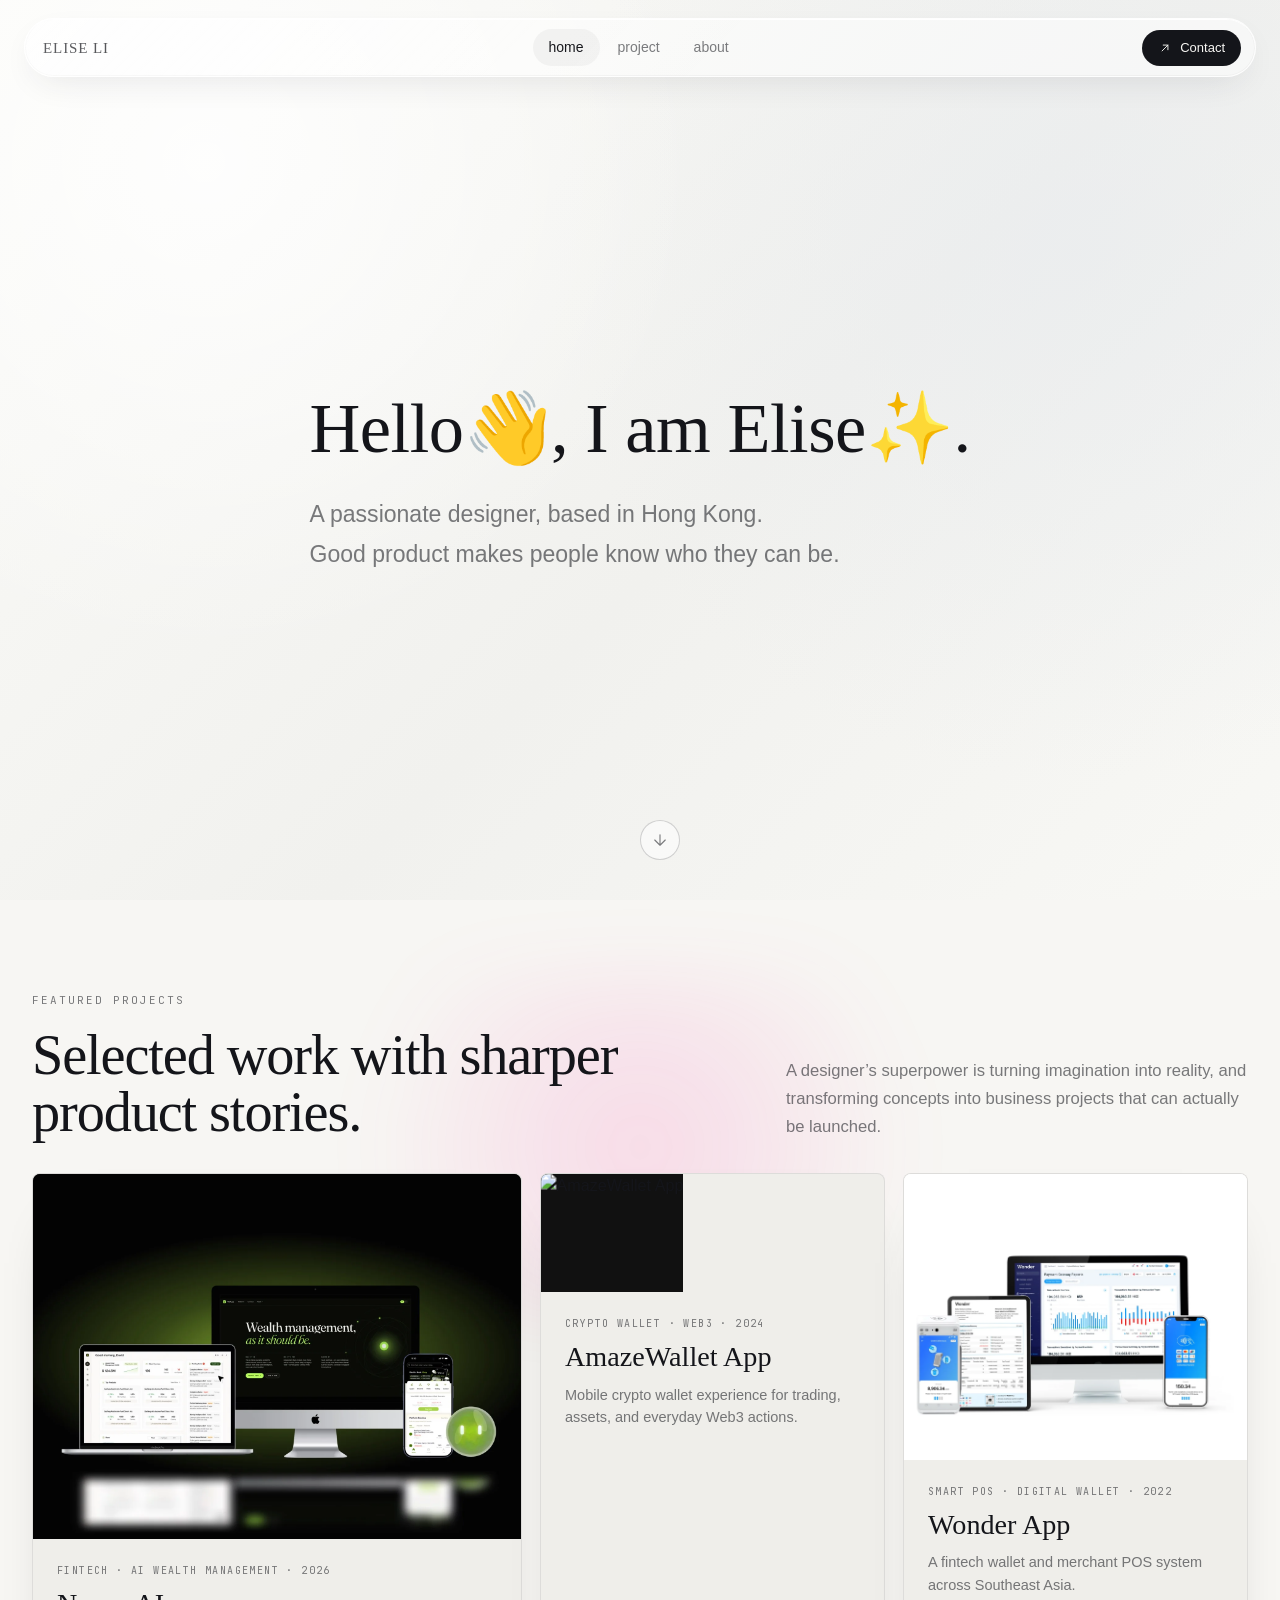
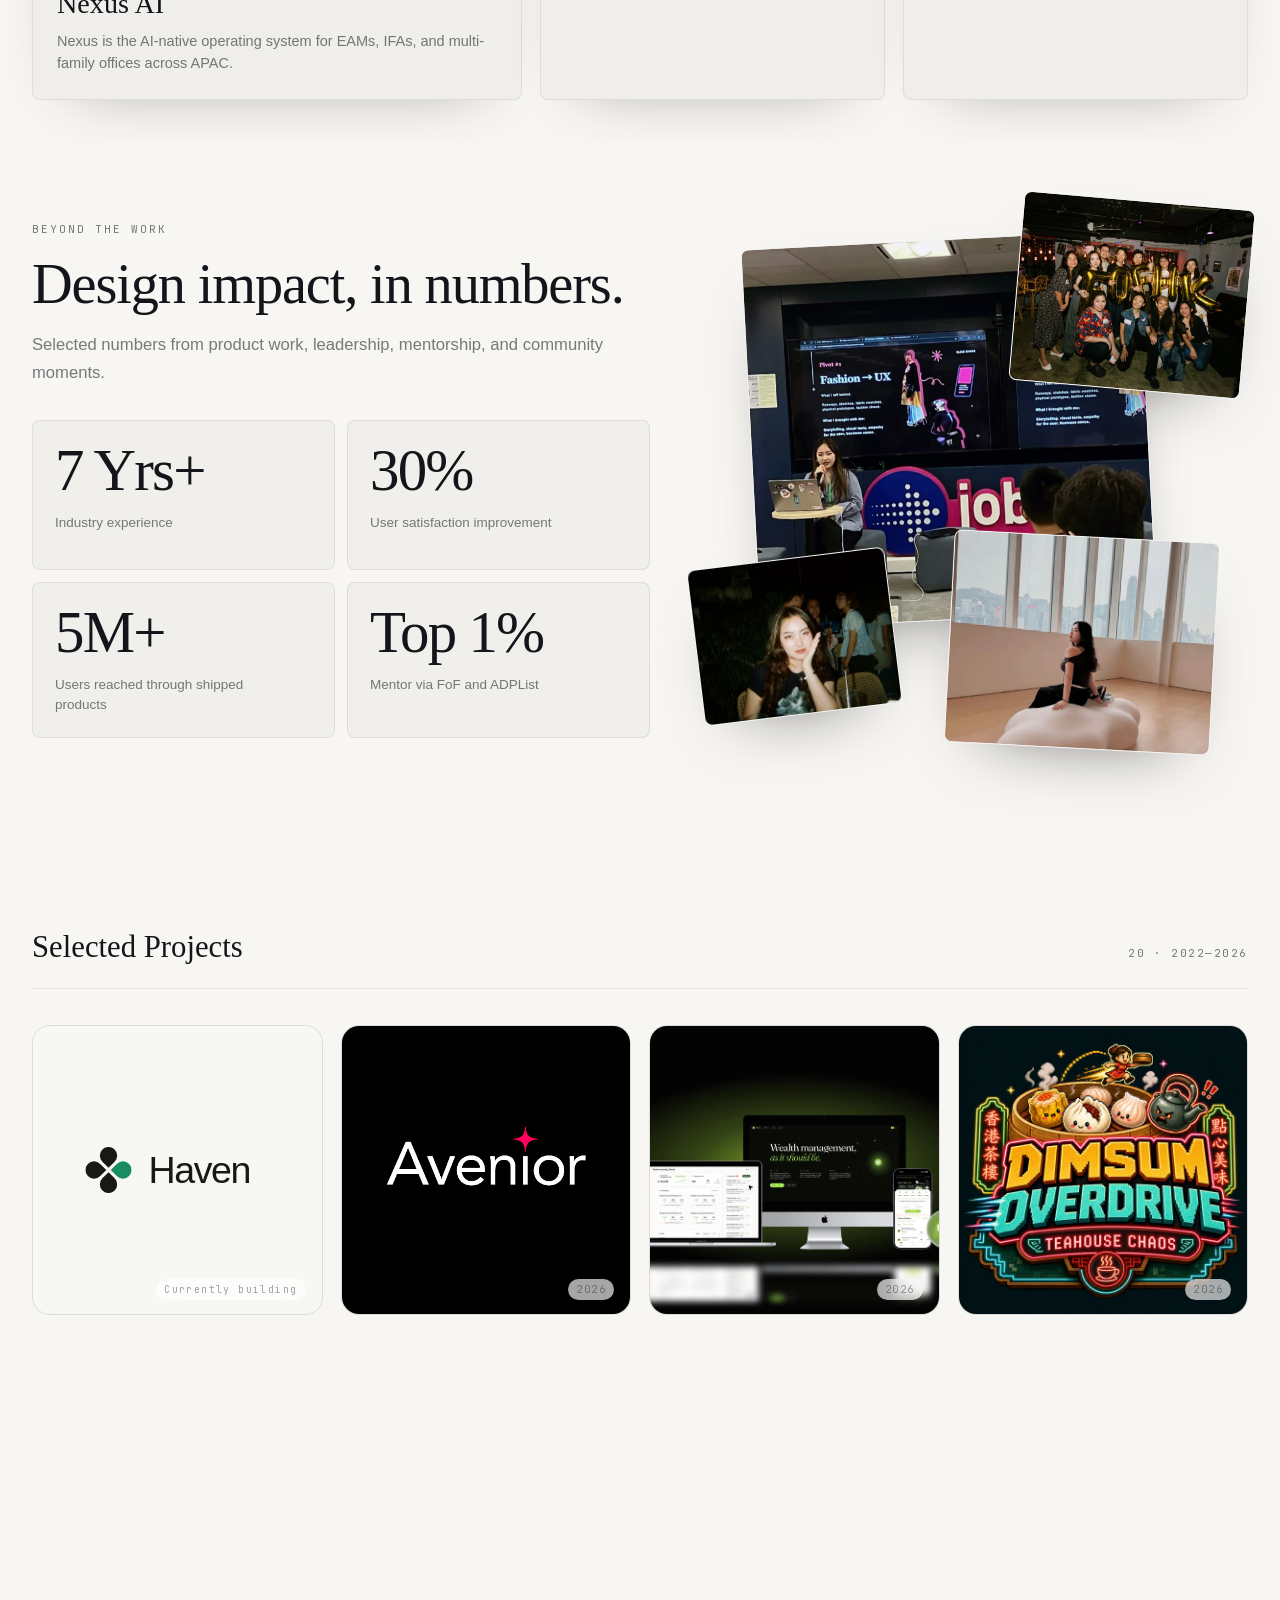
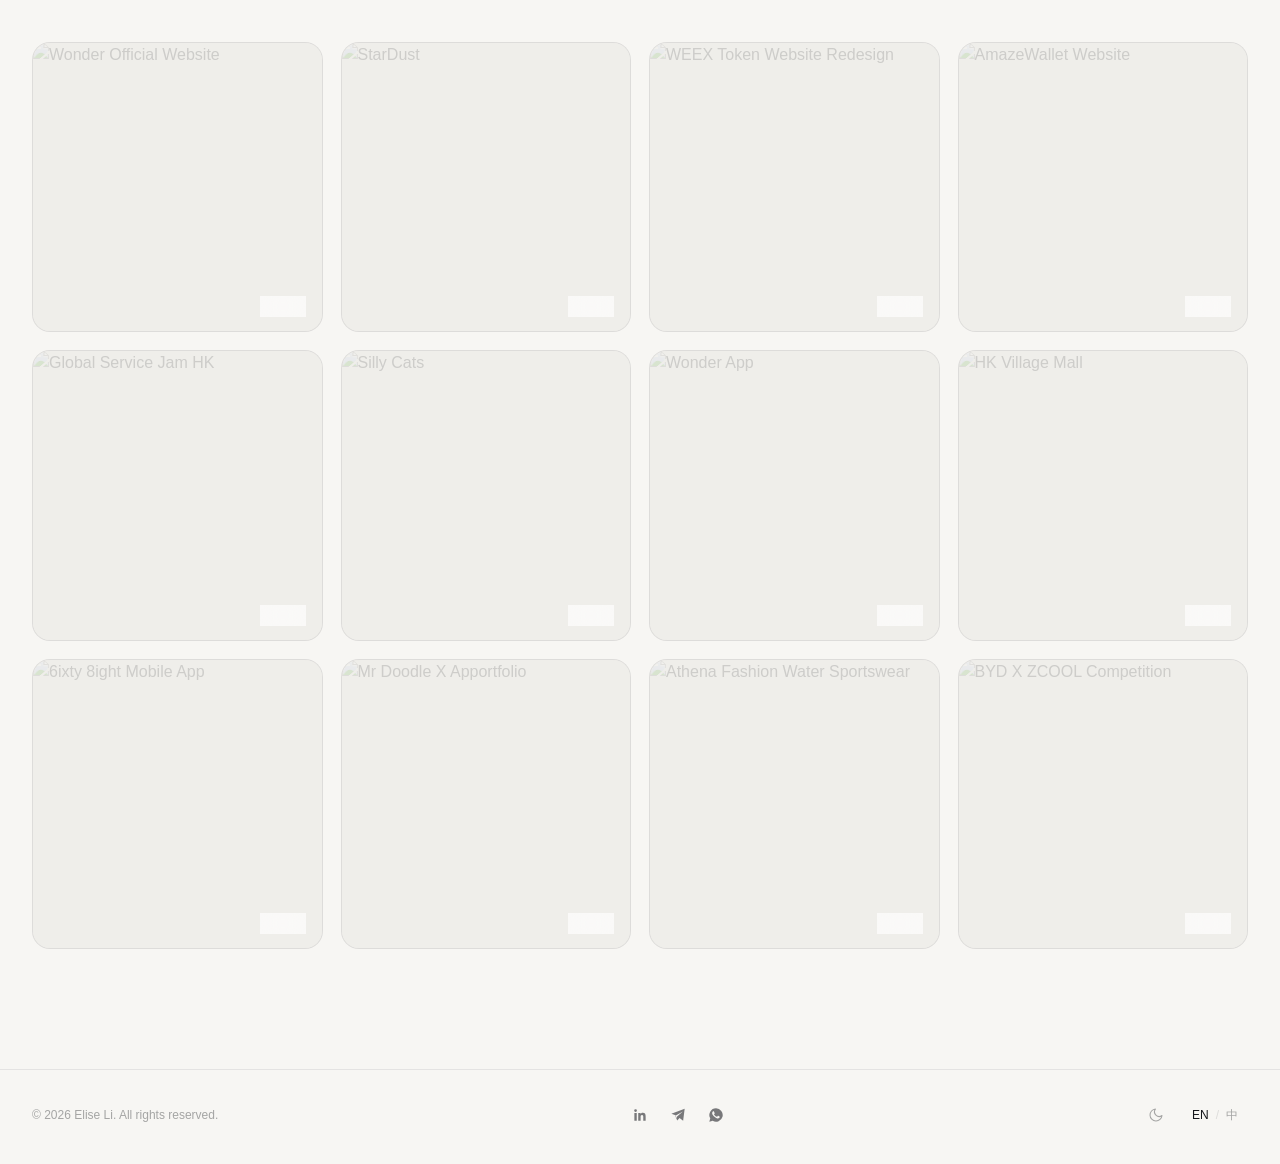
==== commit 281bbe16: "Replace Haven public case study and demos with building notice" ====
--- a/index.html
+++ b/index.html
@@ -1771,7 +1771,6 @@
 
   <script src="assets/runtime/f85c5c7e-a17e-4485-b18c-9d3a659f87fe.js" crossorigin="anonymous"></script>
   <script src="assets/runtime/21b3a15a-dc89-4989-be07-bcb5dc715929.js" crossorigin="anonymous"></script>
-<link rel="stylesheet" href="assets/haven-integrated.css?v=9">
 <style>
 .project-browser { padding-top: 0; min-height: 70vh; }
 .project-tabs { display: flex; gap: 8px; border-bottom: 1px solid var(--line, rgba(128,128,128,.2)); }
@@ -1788,9 +1787,7 @@
 <body>
   <div id="root"></div>
   <script src="assets/runtime/tweaks.compiled.js?v=3"></script>
-  <script src="assets/runtime/haven-case.js?v=7"></script>
-  <script src="assets/runtime/haven-detail.js?v=9"></script>
-  <script src="assets/runtime/portfolio.compiled.js?v=project-tabs-3"></script>
+  <script src="assets/runtime/portfolio.compiled.js?v=haven-building-1"></script>
 
 
 </body></html>
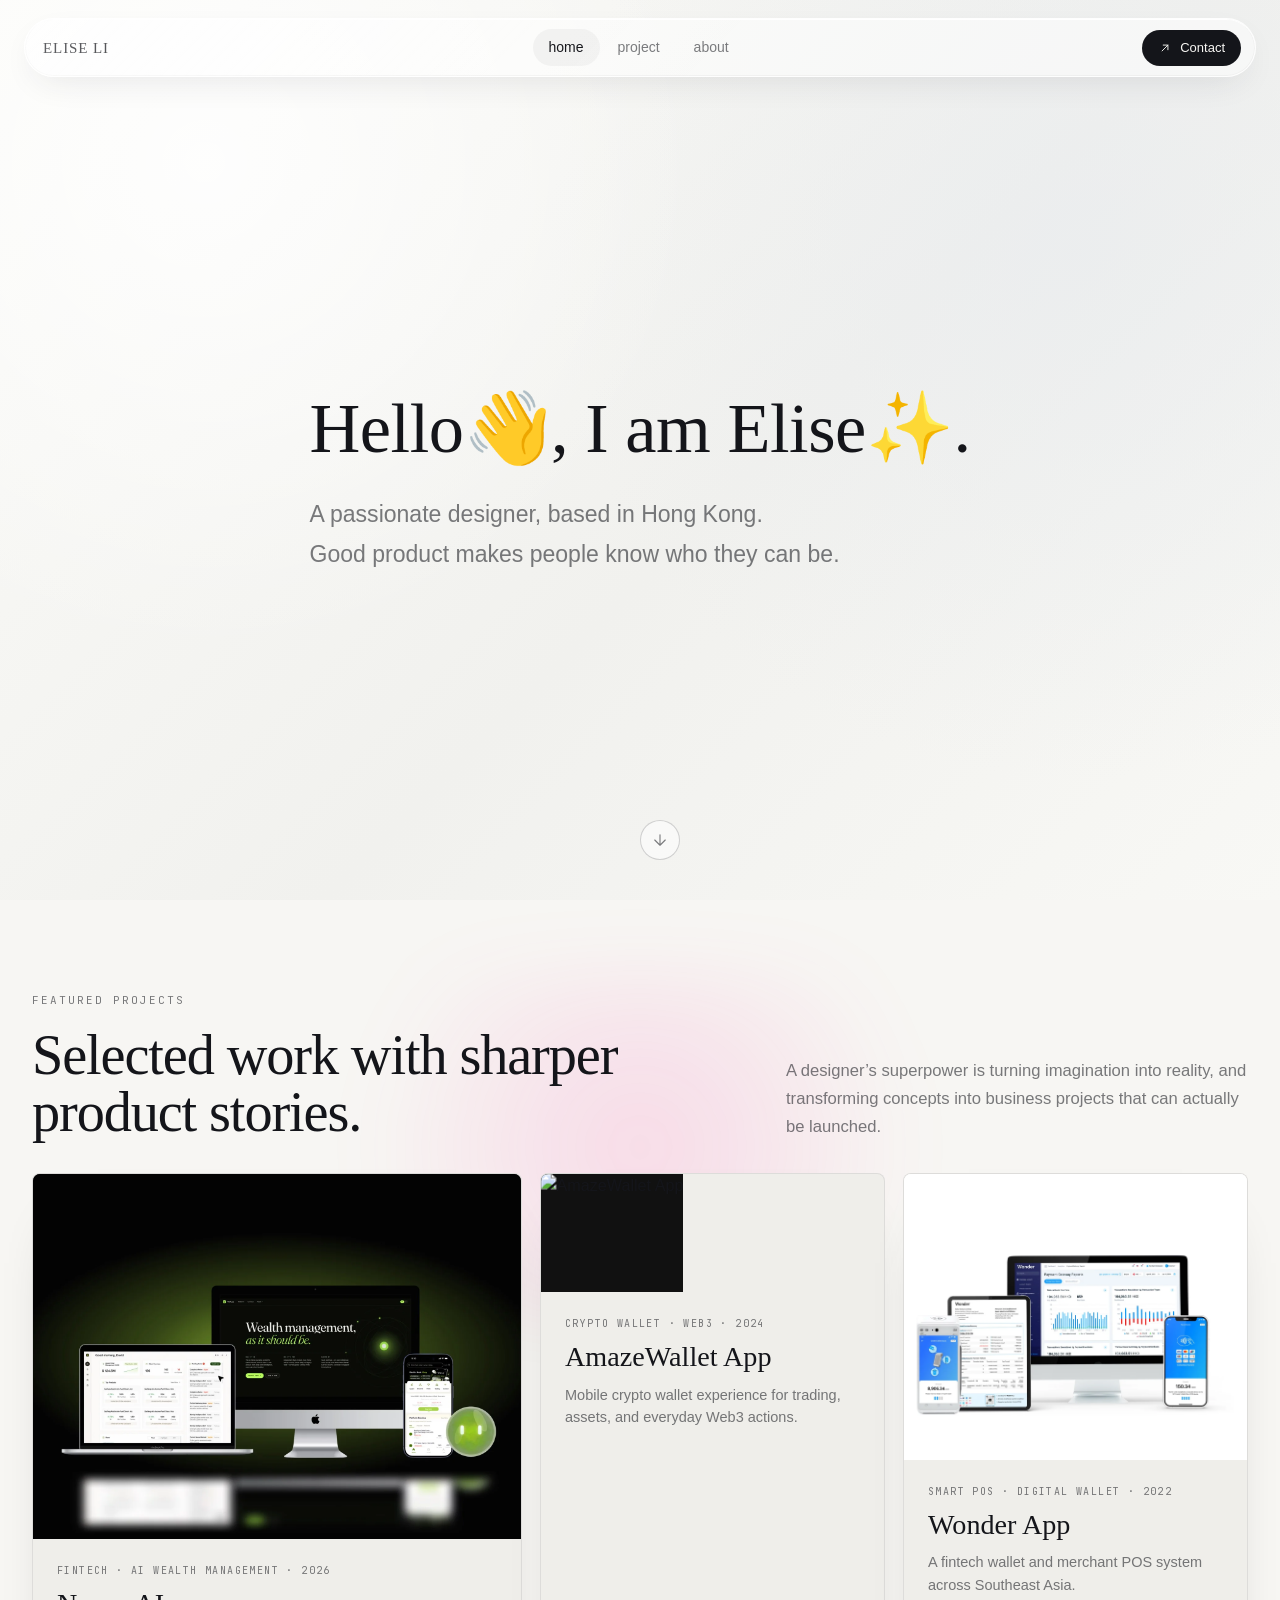
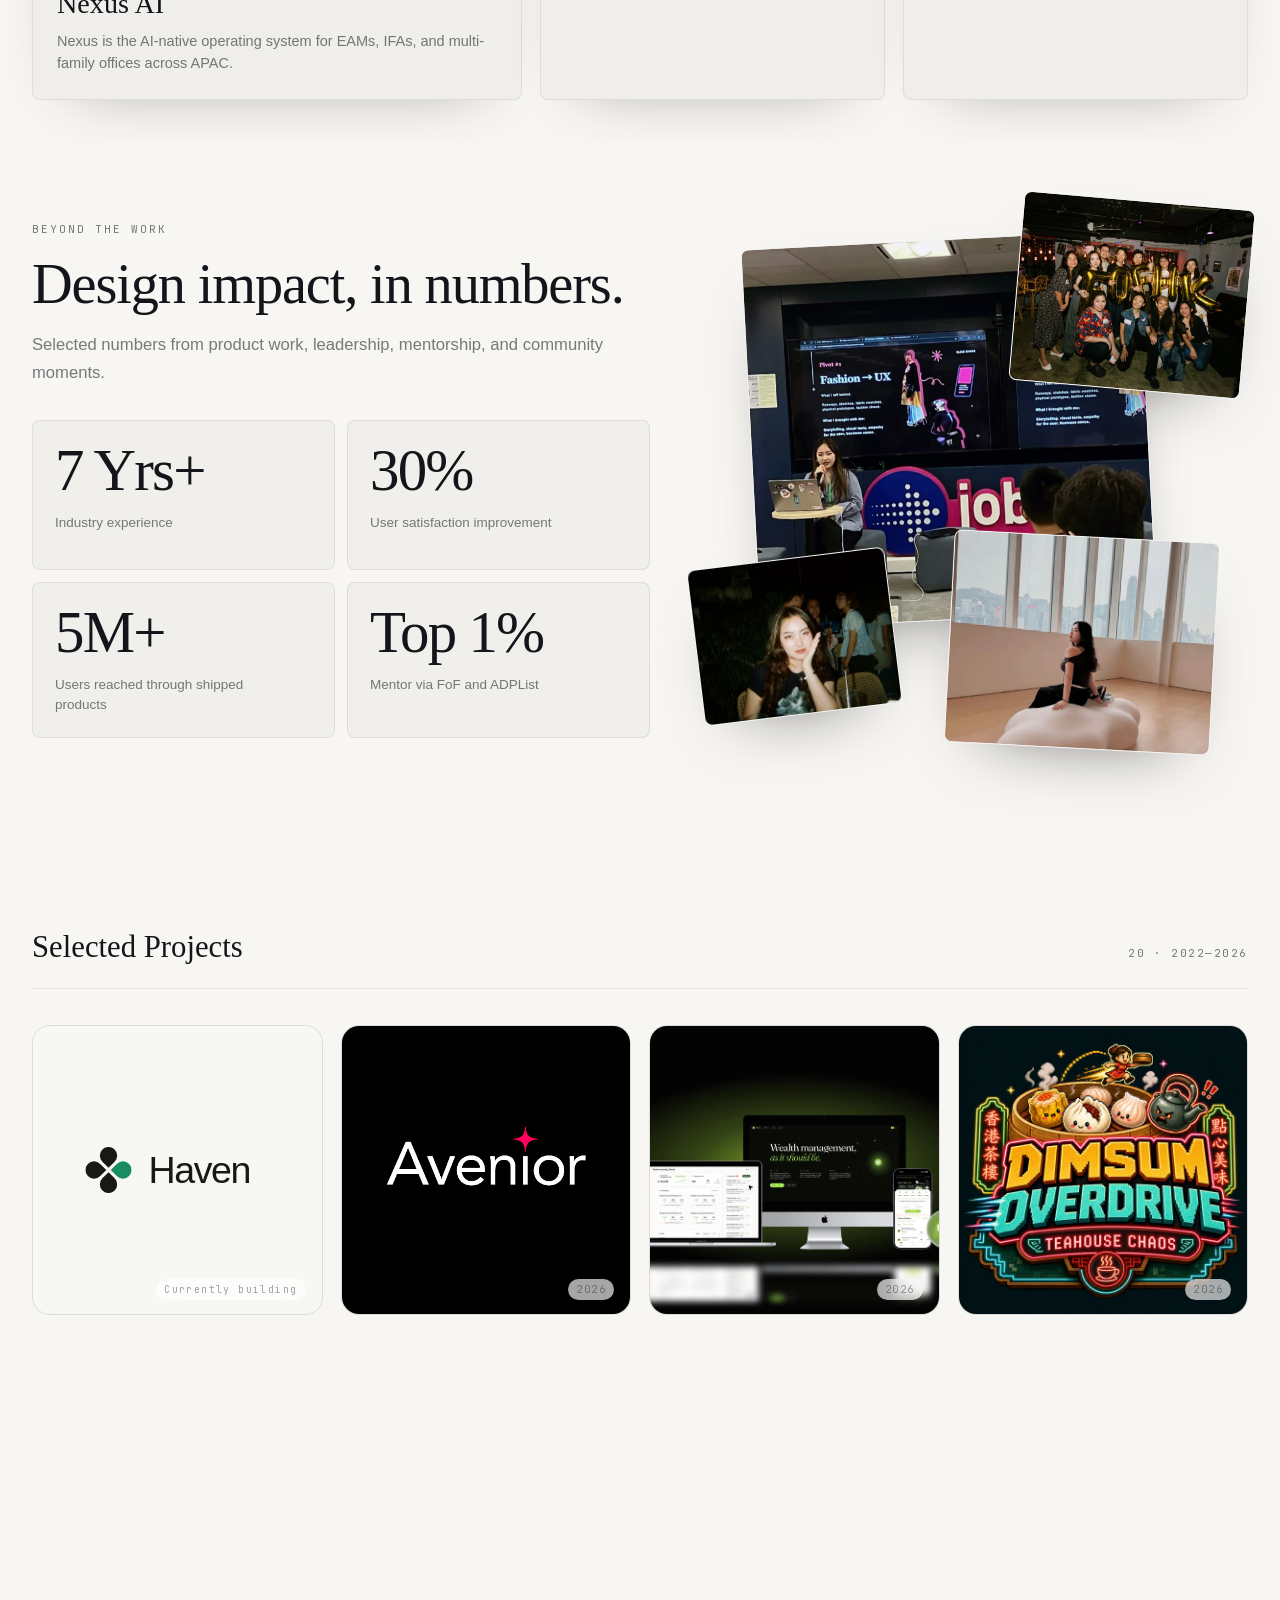
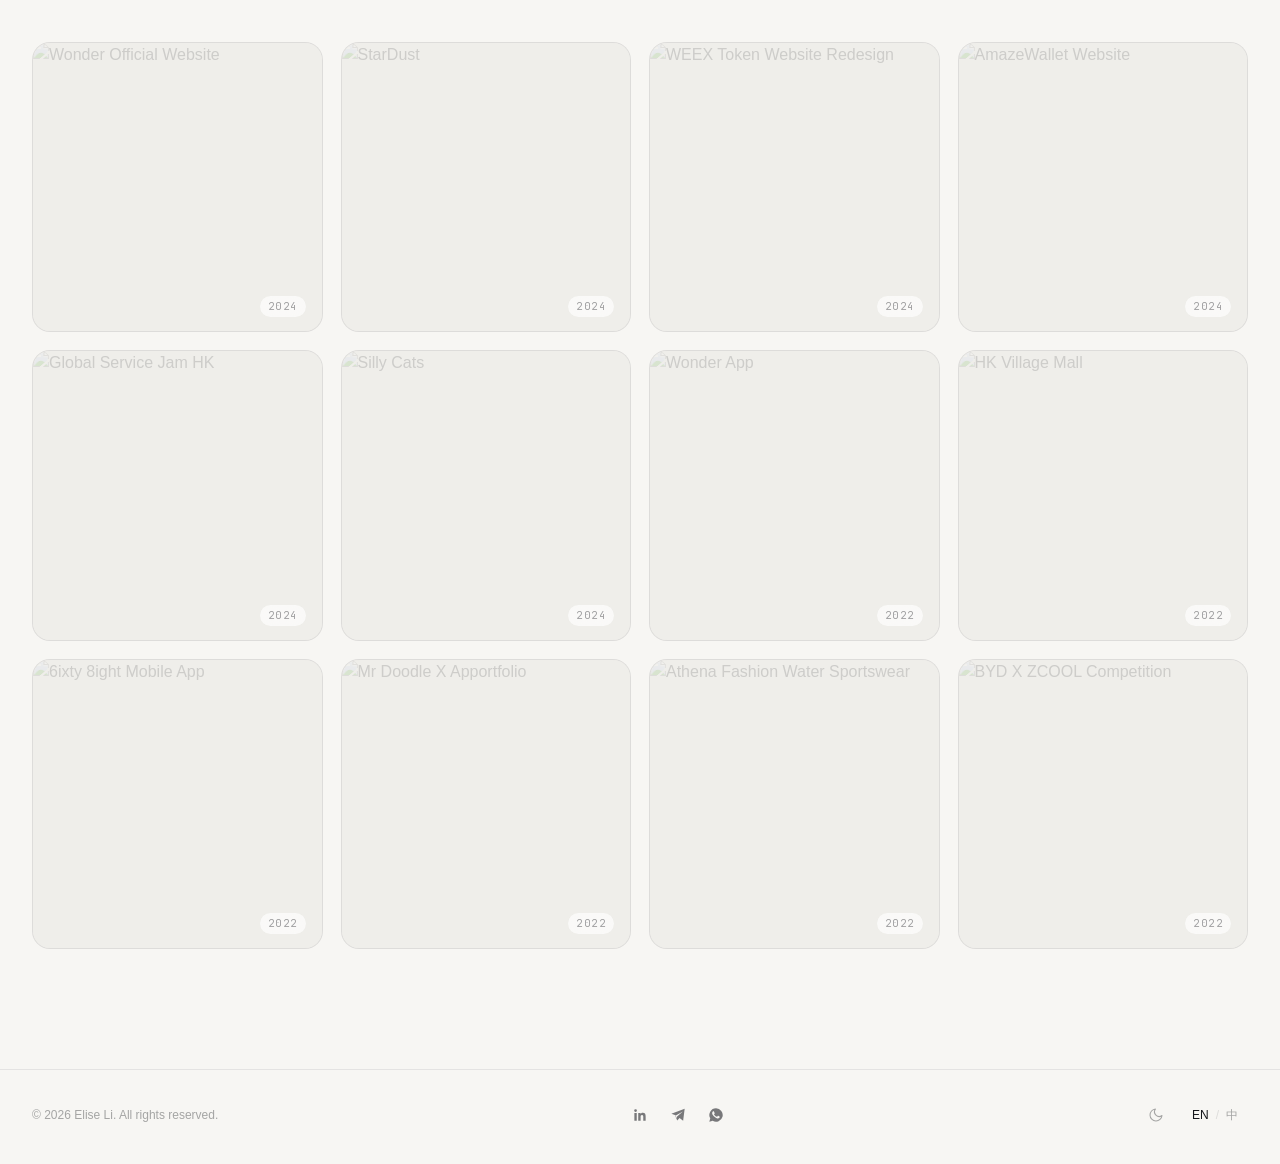
==== commit e94e6805: "Correct AmazeWallet case study slide order" ====
--- a/index.html
+++ b/index.html
@@ -1787,7 +1787,7 @@
 <body>
   <div id="root"></div>
   <script src="assets/runtime/tweaks.compiled.js?v=3"></script>
-  <script src="assets/runtime/portfolio.compiled.js?v=haven-building-1"></script>
+  <script src="assets/runtime/portfolio.compiled.js?v=amaze-order-1"></script>
 
 
 </body></html>
